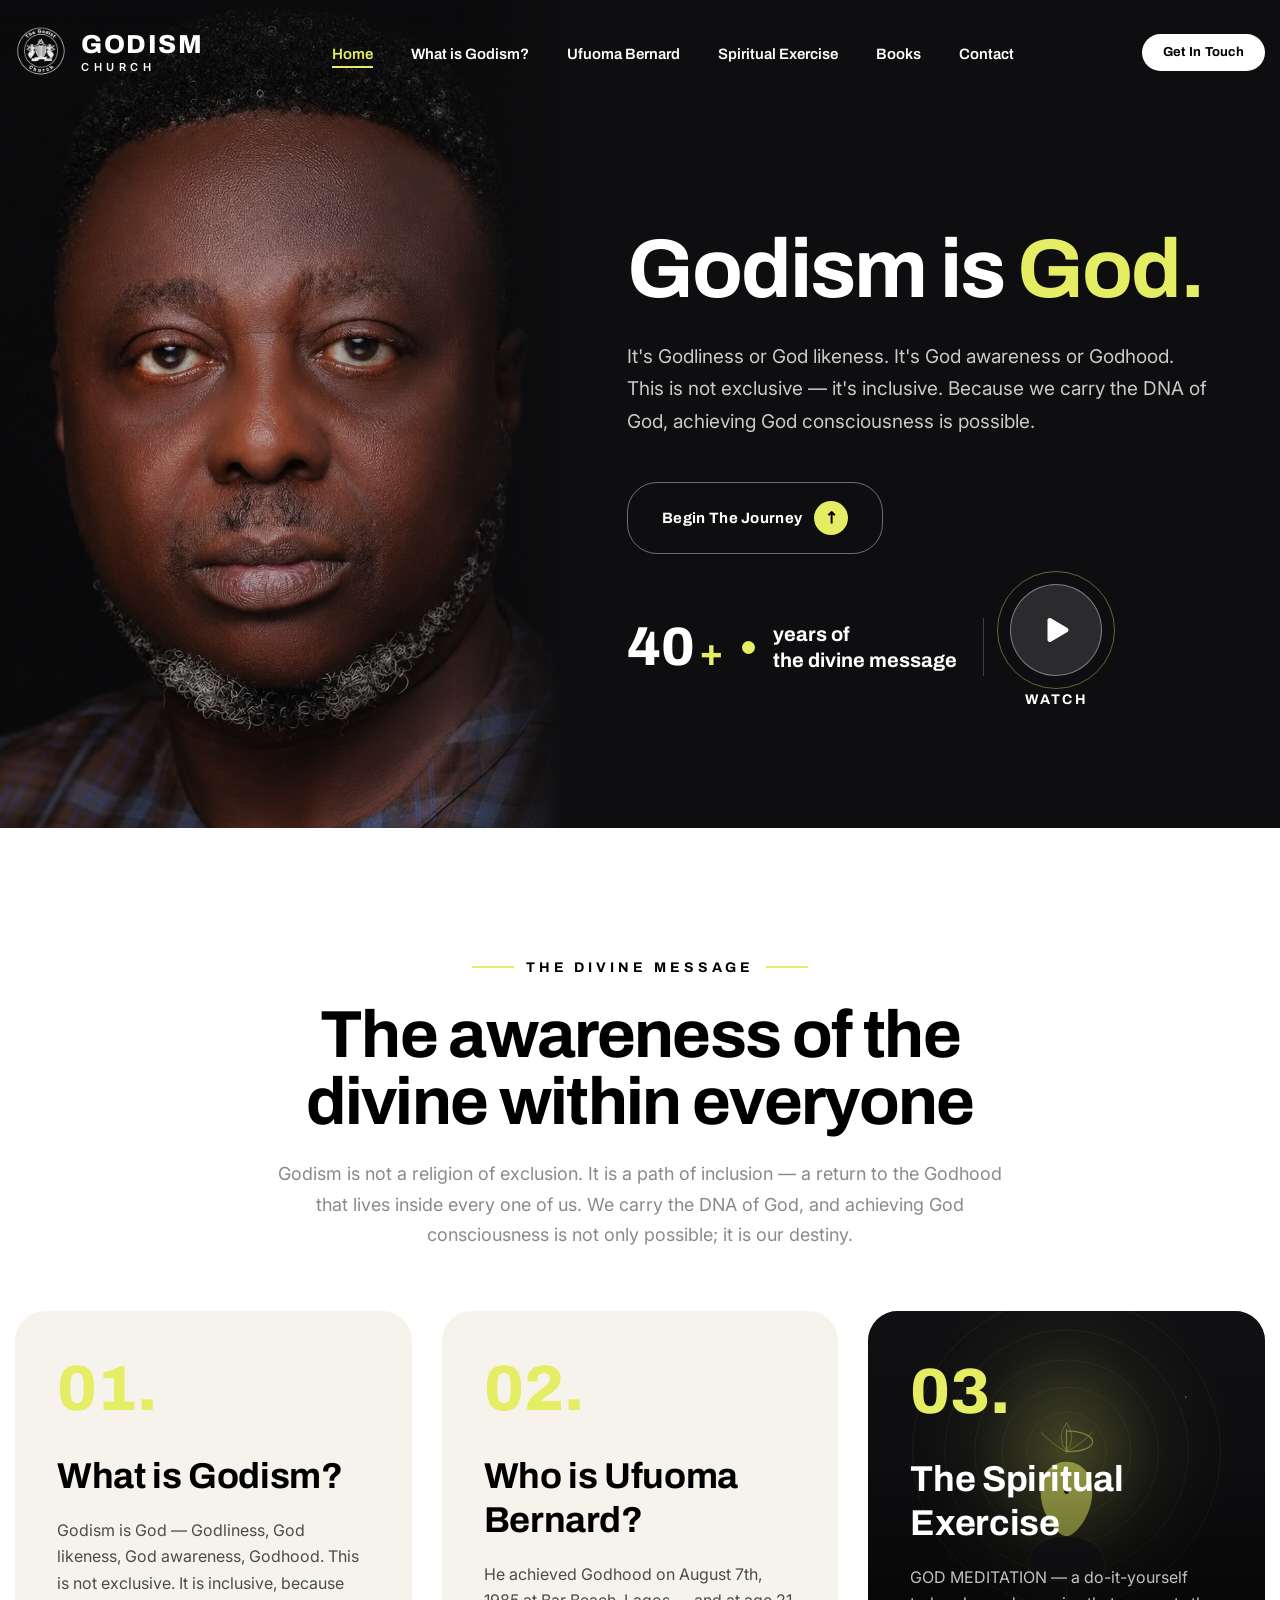
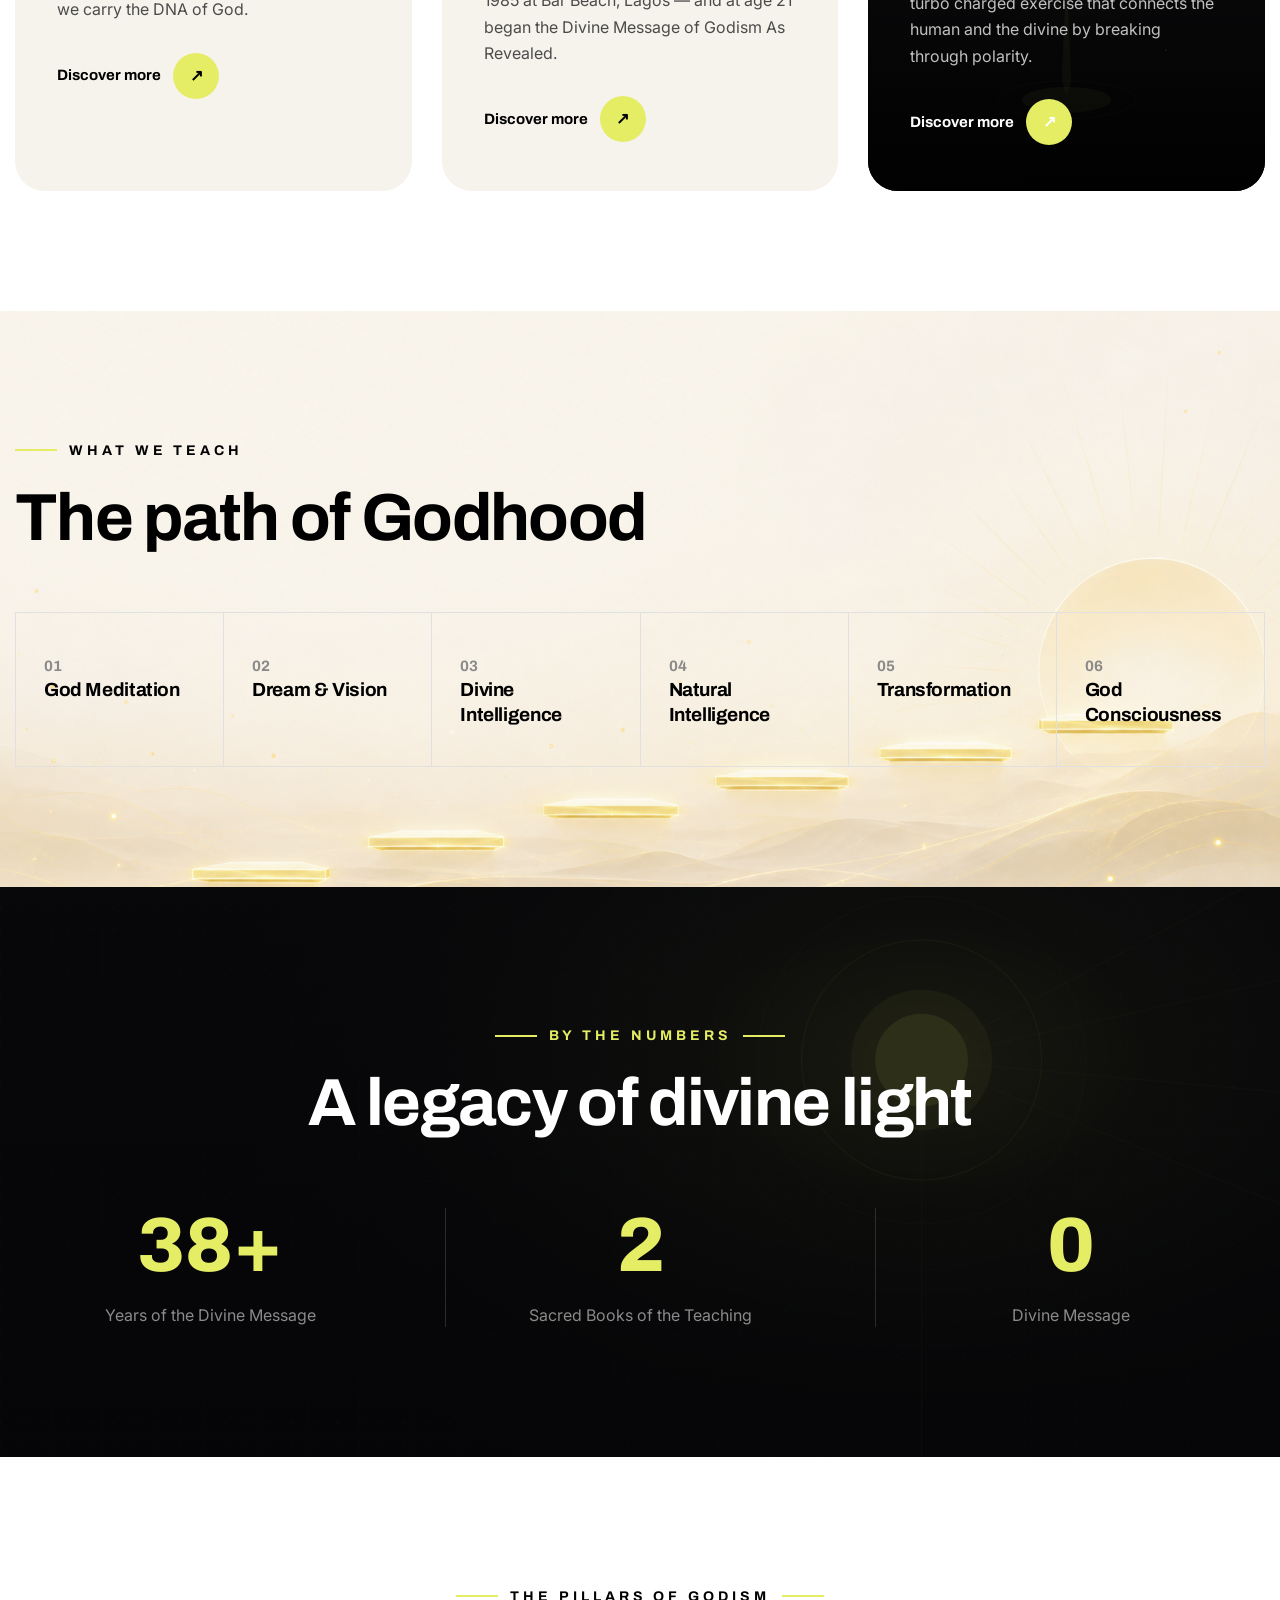
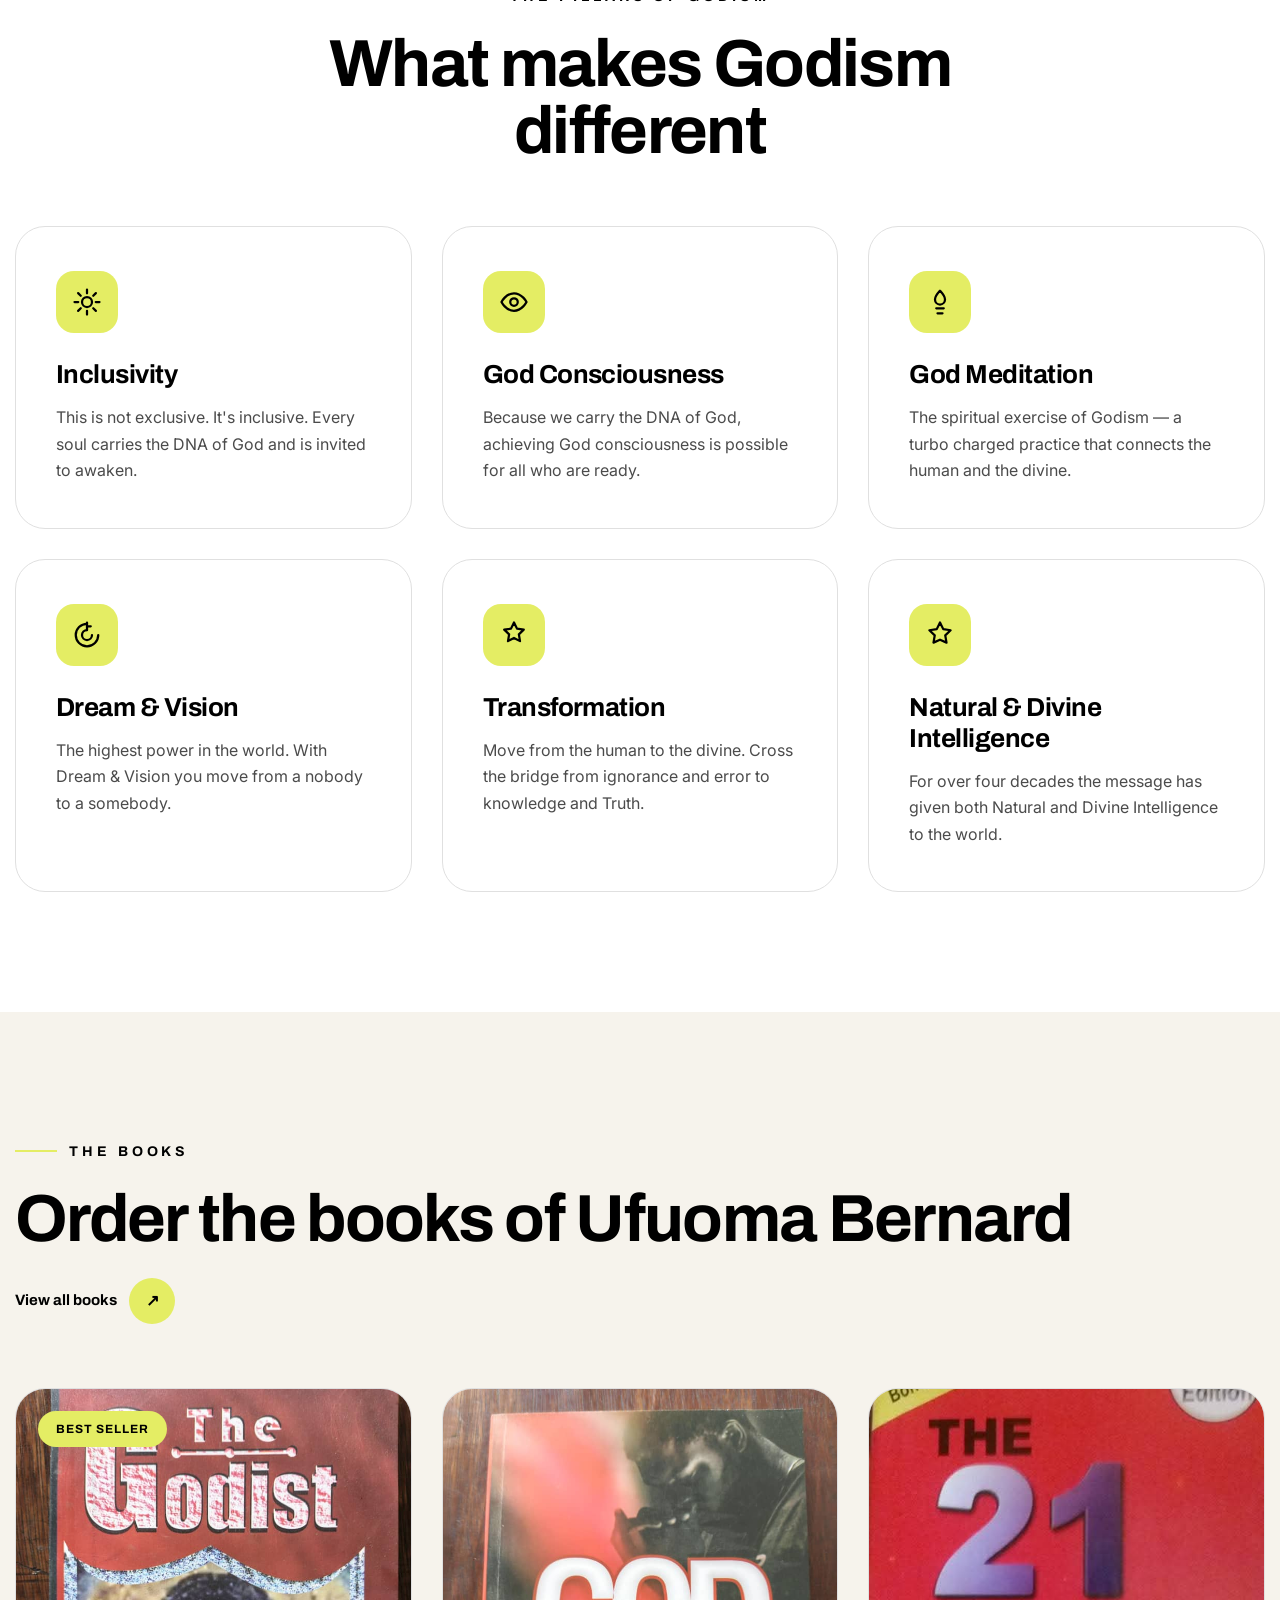
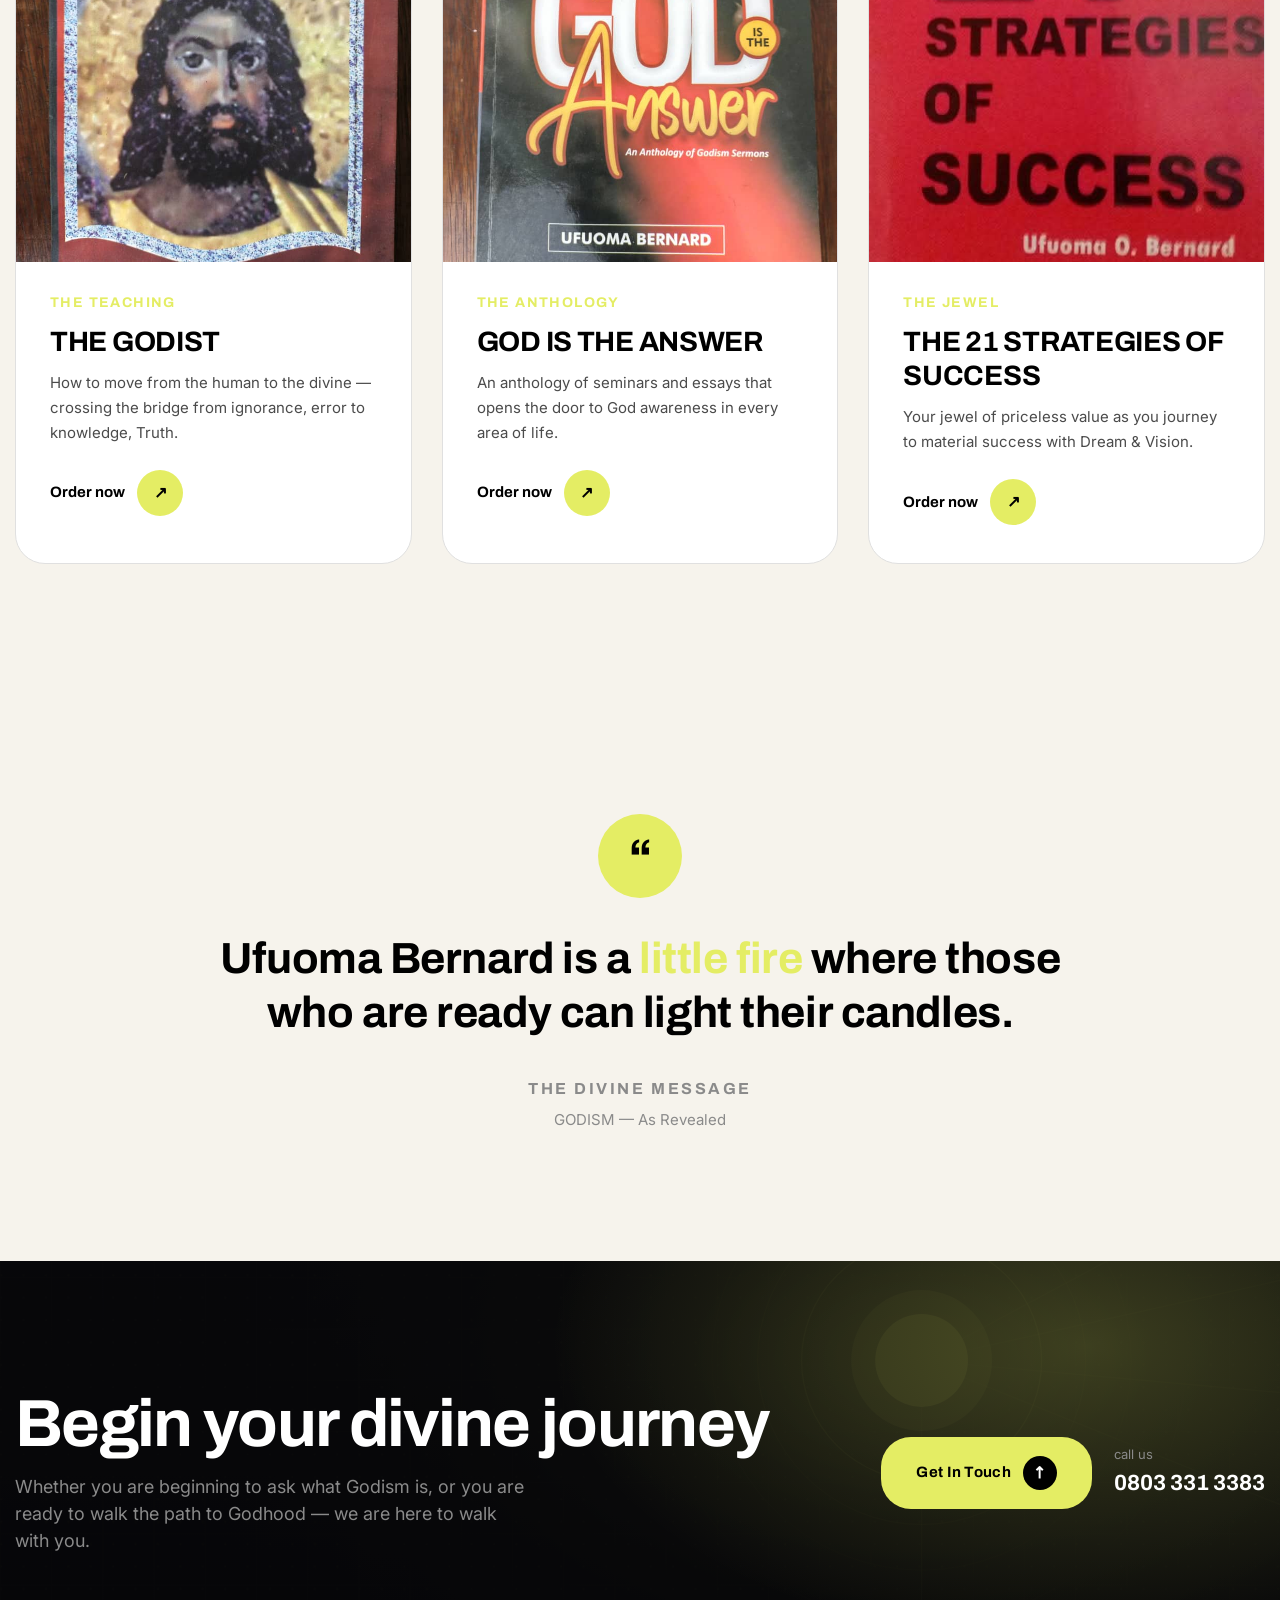
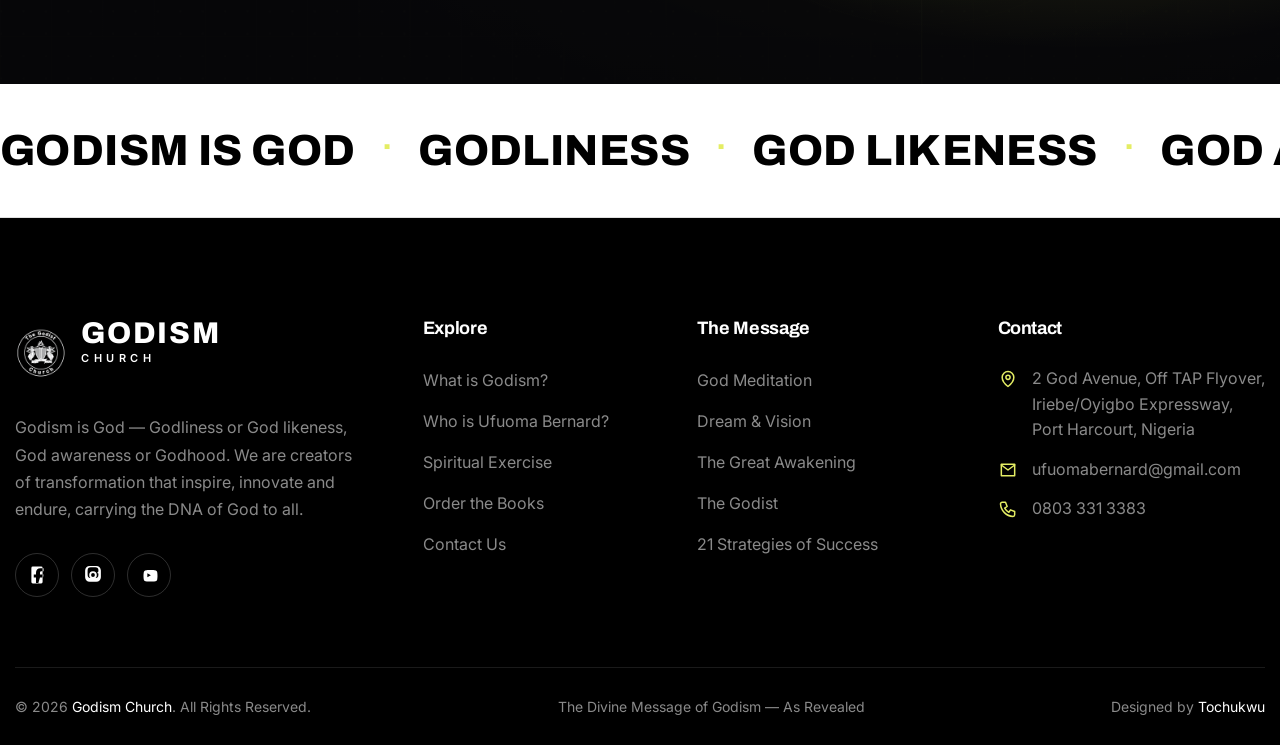
==== index.html @ 7667e15f "Build Godism Church website" ====
<!DOCTYPE html>
<html lang="en">
<head>
  <meta charset="UTF-8">
  <meta name="viewport" content="width=device-width, initial-scale=1.0">
  <title>Godism Church | The Divine Message of Godism</title>
  <meta name="description" content="Godism is God — Godliness or God likeness, God awareness or Godhood. Discover the Divine Message of Godism, the spiritual exercise of God Meditation, and the books of Ufuoma Bernard.">
  <meta name="robots" content="index, follow">
  <link rel="canonical" href="https://godism.website/">

  <!-- Open Graph -->
  <meta property="og:type" content="website">
  <meta property="og:site_name" content="Godism Church">
  <meta property="og:title" content="Godism Church | The Divine Message of Godism">
  <meta property="og:description" content="Godism is God — Godliness or God likeness, God awareness or Godhood. Discover the Divine Message of Godism, the spiritual exercise, and the books of Ufuoma Bernard.">
  <meta property="og:url" content="https://godism.website/">
  <meta property="og:image" content="https://godism.website/hero.png">
  <meta property="og:locale" content="en_US">

  <!-- Twitter Card -->
  <meta name="twitter:card" content="summary_large_image">
  <meta name="twitter:title" content="Godism Church | The Divine Message of Godism">
  <meta name="twitter:description" content="Godism is God — Godliness or God likeness, God awareness or Godhood. Discover the Divine Message of Godism.">
  <meta name="twitter:image" content="https://godism.website/hero.png">

  <meta name="theme-color" content="#0e0e10">
  <link rel="icon" type="image/png" href="assets/img/logo.png">

  <script type="application/ld+json">
  {
    "@context": "https://schema.org",
    "@graph": [
      {
        "@type": "Church",
        "@id": "https://godism.website/#church",
        "name": "Godism Church",
        "alternateName": "The Godist Church",
        "description": "The Divine Message of GODISM As Revealed. Godism is God — Godliness or God likeness, God awareness or Godhood.",
        "url": "https://godism.website/",
        "logo": "https://godism.website/assets/img/logo.png",
        "image": "https://godism.website/hero.png",
        "founder": {
          "@type": "Person",
          "name": "Ufuoma Bernard"
        },
        "address": {
          "@type": "PostalAddress",
          "streetAddress": "2 God Avenue, Off TAP Flyover, Iriebe/Oyigbo Expressway",
          "addressLocality": "Port Harcourt",
          "addressRegion": "Rivers State",
          "addressCountry": "NG"
        },
        "telephone": "+2348033313383",
        "email": "ufuomabernard@gmail.com",
        "sameAs": [
          "https://www.youtube.com/@ufuomabernard2267"
        ]
      },
      {
        "@type": "WebSite",
        "@id": "https://godism.website/#website",
        "name": "Godism Church",
        "url": "https://godism.website/",
        "publisher": { "@id": "https://godism.website/#church" }
      }
    ]
  }
  </script>
  <link rel="preconnect" href="https://fonts.googleapis.com">
  <link rel="preconnect" href="https://fonts.gstatic.com" crossorigin>
  <link href="https://fonts.googleapis.com/css2?family=Archivo:wght@500;600;700;800;900&family=Inter:wght@400;500;600;700&display=swap" rel="stylesheet">
  <link href="https://api.fontshare.com/v2/css?f[]=switzer@300,400,500,600,700&f[]=involve@500,600,700&display=swap" rel="stylesheet">
  <link rel="stylesheet" href="assets/css/style.css">
</head>
<body>

  <!-- ======= Header ======= -->
  <header class="site-header">
    <div class="container header-inner">
      <a href="index.html" class="brand">
        <img class="brand-img" src="assets/img/logo.png" alt="Godism Church emblem">
        <span class="brand-text">
          <span class="brand-name">GOD<span>ISM</span></span>
          <span class="brand-tagline">Church</span>
        </span>
      </a>

      <nav class="main-nav" aria-label="Primary">
        <ul>
          <li><a class="is-active" href="index.html">Home</a></li>
          <li><a href="what-is-godism.html">What is Godism?</a></li>
          <li><a href="ufuoma-bernard.html">Ufuoma Bernard</a></li>
          <li><a href="spiritual-exercise.html">Spiritual Exercise</a></li>
          <li><a href="books.html">Books</a></li>
          <li><a href="contact.html">Contact</a></li>
        </ul>
      </nav>

      <div class="header-actions">
        <a class="btn btn--primary" href="contact.html">get in touch</a>
        <button class="nav-toggle" aria-label="Open menu" aria-expanded="false">
          <span></span><span></span><span></span>
        </button>
      </div>
    </div>
  </header>

  <!-- Mobile nav -->
  <div class="mobile-nav" aria-hidden="true">
    <ul>
      <li><a class="is-active" href="index.html">Home</a></li>
      <li><a href="what-is-godism.html">What is Godism?</a></li>
      <li><a href="ufuoma-bernard.html">Ufuoma Bernard</a></li>
      <li><a href="spiritual-exercise.html">Spiritual Exercise</a></li>
      <li><a href="books.html">Books</a></li>
      <li><a href="contact.html">Contact</a></li>
    </ul>
    <a class="btn btn--primary mobile-nav-cta" href="contact.html">get in touch</a>
  </div>

  <main>
    <!-- ======= Hero ======= -->
    <section class="hero">
      <div class="hero-media" style="background-image:url('hero.png')"></div>

      <div class="hero-content">
        <div class="hero-content-inner">
          <div class="reveal is-visible">
            <h1 class="hero-title">Godism is <em>God.</em></h1>
            <p class="hero-text">It's Godliness or God likeness. It's God awareness or Godhood. This is not exclusive — it's inclusive. Because we carry the DNA of God, achieving God consciousness is possible.</p>
            <a class="btn btn--outline" href="spiritual-exercise.html">
              <span>begin the journey</span>
              <span class="btn-icon"><i class="icon-arrow">&#8599;</i></span>
            </a>
          </div>

          <div class="hero-meta reveal is-visible reveal-delay-1">
            <div class="hero-meta-item">
              <div class="hero-counter"><span class="js-counter" data-target="40">0</span><span class="suffix">+</span></div>
              <span class="hero-dot"></span>
              <span class="hero-meta-label">years of<br>the divine message</span>
            </div>
            <span class="hero-meta-divider"></span>
            <a class="btn-play" href="https://www.youtube.com/@ufuomabernard2267" target="_blank" rel="noopener">
              <span class="btn-play-icon">
                <svg viewBox="0 0 448 512"><path d="M424.4 214.7L72.4 6.6C43.8-10.3 0 6.1 0 47.9V464c0 37.5 40.7 60.1 72.4 41.3l352-208c31.4-18.5 31.5-64.1 0-82.6z"/></svg>
              </span>
              <span>Watch</span>
            </a>
          </div>
        </div>
      </div>
    </section>

    <!-- ======= Intro + numbered cards ======= -->
    <section class="section">
      <div class="container">
        <div class="section-head section-head--center reveal">
          <span class="section-eyebrow">The Divine Message</span>
          <h2 class="section-title">The awareness of the divine within everyone</h2>
          <p class="lead">Godism is not a religion of exclusion. It is a path of inclusion — a return to the Godhood that lives inside every one of us. We carry the DNA of God, and achieving God consciousness is not only possible; it is our destiny.</p>
        </div>

        <div class="cards-3">
          <article class="num-card reveal">
            <span class="num-card-number">01.</span>
            <h4>What is Godism?</h4>
            <p>Godism is God — Godliness, God likeness, God awareness, Godhood. This is not exclusive. It is inclusive, because we carry the DNA of God.</p>
            <a class="link-arrow" href="what-is-godism.html">Discover more <span class="icon-arrow">&#8599;</span></a>
          </article>

          <article class="num-card reveal reveal-delay-1">
            <span class="num-card-number">02.</span>
            <h4>Who is Ufuoma Bernard?</h4>
            <p>He achieved Godhood on August 7th, 1985 at Bar Beach, Lagos — and at age 21 began the Divine Message of Godism As Revealed.</p>
            <a class="link-arrow" href="ufuoma-bernard.html">Discover more <span class="icon-arrow">&#8599;</span></a>
          </article>

          <article class="num-card num-card--img reveal reveal-delay-2">
            <div class="num-card-img" style="background-image:url('assets/img/meditation.svg')"></div>
            <div class="num-card-body">
              <span class="num-card-number">03.</span>
              <h4>The Spiritual Exercise</h4>
              <p>GOD MEDITATION — a do-it-yourself turbo charged exercise that connects the human and the divine by breaking through polarity.</p>
              <a class="link-arrow" href="spiritual-exercise.html">Discover more <span class="icon-arrow">&#8599;</span></a>
            </div>
          </article>
        </div>
      </div>
    </section>

    <!-- ======= Pillars strip ======= -->
    <section class="section section--light path-section" style="background-image:url('path.png')">
      <div class="container">
        <div class="section-head reveal">
          <span class="section-eyebrow">What we teach</span>
          <h2 class="section-title">The path of Godhood</h2>
        </div>
      </div>
      <div class="container">
        <div class="pillars reveal">
          <div class="pillar">
            <span class="pillar-num">01</span>
            <h5>God Meditation</h5>
          </div>
          <div class="pillar">
            <span class="pillar-num">02</span>
            <h5>Dream &amp; Vision</h5>
          </div>
          <div class="pillar">
            <span class="pillar-num">03</span>
            <h5>Divine Intelligence</h5>
          </div>
          <div class="pillar">
            <span class="pillar-num">04</span>
            <h5>Natural Intelligence</h5>
          </div>
          <div class="pillar">
            <span class="pillar-num">05</span>
            <h5>Transformation</h5>
          </div>
          <div class="pillar">
            <span class="pillar-num">06</span>
            <h5>God Consciousness</h5>
          </div>
        </div>
      </div>
    </section>

    <!-- ======= Stats section ======= -->
    <section class="stats-section" style="background-image:url('assets/img/hero-radiance.svg')">
      <div class="container">
        <div class="section-head section-head--center reveal">
          <span class="section-eyebrow">By the numbers</span>
          <h2 class="section-title">A legacy of divine light</h2>
        </div>
        <div class="stats-grid stats-grid--3">
          <div class="stat-item reveal">
            <div class="stat-num"><span class="js-counter" data-target="40">0</span><span>+</span></div>
            <div class="stat-label">Years of the Divine Message</div>
          </div>
          <div class="stat-item reveal reveal-delay-1">
            <div class="stat-num"><span class="js-counter" data-target="3">0</span></div>
            <div class="stat-label">Sacred Books of the Teaching</div>
          </div>
          <div class="stat-item reveal reveal-delay-1">
            <div class="stat-num"><span class="js-counter" data-target="1">0</span></div>
            <div class="stat-label">Divine Message</div>
          </div>
        </div>
      </div>
    </section>

    <!-- ======= Feature grid ======= -->
    <section class="section">
      <div class="container">
        <div class="section-head section-head--center reveal">
          <span class="section-eyebrow">The pillars of Godism</span>
          <h2 class="section-title">What makes Godism different</h2>
        </div>
        <div class="feature-grid">
          <article class="feature-card reveal">
            <div class="feature-icon">
              <svg viewBox="0 0 24 24"><circle cx="12" cy="12" r="4"/><path d="M12 2v3M12 19v3M2 12h3M19 12h3M4.9 4.9l2.1 2.1M17 17l2.1 2.1M4.9 19.1L7 17M17 7l2.1-2.1"/></svg>
            </div>
            <h5>Inclusivity</h5>
            <p>This is not exclusive. It's inclusive. Every soul carries the DNA of God and is invited to awaken.</p>
          </article>
          <article class="feature-card reveal reveal-delay-1">
            <div class="feature-icon">
              <svg viewBox="0 0 24 24"><path d="M2 12s3.5-7 10-7 10 7 10 7-3.5 7-10 7-10-7-10-7z"/><circle cx="12" cy="12" r="3"/></svg>
            </div>
            <h5>God Consciousness</h5>
            <p>Because we carry the DNA of God, achieving God consciousness is possible for all who are ready.</p>
          </article>
          <article class="feature-card reveal reveal-delay-2">
            <div class="feature-icon">
              <svg viewBox="0 0 24 24"><path d="M12 3c1.8 2 4 4.3 4 7a4 4 0 0 1-8 0c0-2.7 2.2-5 4-7z"/><path d="M9 17h6M10 21h4"/></svg>
            </div>
            <h5>God Meditation</h5>
            <p>The spiritual exercise of Godism — a turbo charged practice that connects the human and the divine.</p>
          </article>
          <article class="feature-card reveal">
            <div class="feature-icon">
              <svg viewBox="0 0 24 24"><path d="M12 3a9 9 0 1 0 9 9"/><path d="M12 8a4 4 0 1 0 4 4"/><path d="M12 2v6M15 5h-3"/></svg>
            </div>
            <h5>Dream &amp; Vision</h5>
            <p>The highest power in the world. With Dream &amp; Vision you move from a nobody to a somebody.</p>
          </article>
          <article class="feature-card reveal reveal-delay-1">
            <div class="feature-icon">
              <svg viewBox="0 0 24 24"><path d="M12 2l2.4 4.9 5.4.8-3.9 3.8.9 5.4-4.8-2.5-4.8 2.5.9-5.4L4.2 7.7l5.4-.8z"/></svg>
            </div>
            <h5>Transformation</h5>
            <p>Move from the human to the divine. Cross the bridge from ignorance and error to knowledge and Truth.</p>
          </article>
          <article class="feature-card reveal reveal-delay-2">
            <div class="feature-icon">
              <svg viewBox="0 0 24 24"><path d="M12 2l2.6 5.3 5.9.9-4.3 4.1 1 5.8L12 15.8 6.8 18.1l1-5.8L3.5 8.2l5.9-.9z"/></svg>
            </div>
            <h5>Natural &amp; Divine Intelligence</h5>
            <p>For over four decades the message has given both Natural and Divine Intelligence to the world.</p>
          </article>
        </div>
      </div>
    </section>

    <!-- ======= Books preview ======= -->
    <section class="section section--light">
      <div class="container">
        <div class="section-head reveal">
          <span class="section-eyebrow">The books</span>
          <h2 class="section-title">Order the books of Ufuoma Bernard</h2>
          <a class="link-arrow" href="books.html" style="margin-top:24px">View all books <span class="icon-arrow">&#8599;</span></a>
        </div>

        <div class="books-grid">
          <article class="book-card reveal">
            <div class="book-cover">
              <span class="book-status">Best Seller</span>
              <img src="assets/img/books/the-godist.jpg" alt="THE GODIST by Ufuoma Bernard">
            </div>
            <div class="book-body">
              <span class="book-price">The Teaching</span>
              <h4>THE GODIST</h4>
              <p>How to move from the human to the divine — crossing the bridge from ignorance, error to knowledge, Truth.</p>
              <a class="link-arrow" href="books.html">Order now <span class="icon-arrow">&#8599;</span></a>
            </div>
          </article>

          <article class="book-card reveal reveal-delay-1">
            <div class="book-cover">
              <img src="assets/img/books/god-is-the-answer.jpg" alt="GOD IS THE ANSWER by Ufuoma Bernard">
            </div>
            <div class="book-body">
              <span class="book-price">The Anthology</span>
              <h4>GOD IS THE ANSWER</h4>
              <p>An anthology of seminars and essays that opens the door to God awareness in every area of life.</p>
              <a class="link-arrow" href="books.html">Order now <span class="icon-arrow">&#8599;</span></a>
            </div>
          </article>

          <article class="book-card reveal reveal-delay-2">
            <div class="book-cover">
              <img src="assets/img/books/21-strategies.jpg" alt="THE 21 STRATEGIES OF SUCCESS by Ufuoma Bernard">
            </div>
            <div class="book-body">
              <span class="book-price">The Jewel</span>
              <h4>THE 21 STRATEGIES OF SUCCESS</h4>
              <p>Your jewel of priceless value as you journey to material success with Dream &amp; Vision.</p>
              <a class="link-arrow" href="books.html">Order now <span class="icon-arrow">&#8599;</span></a>
            </div>
          </article>
        </div>
      </div>
    </section>

    <!-- ======= Quote ======= -->
    <section class="quote-section">
      <div class="container">
        <div class="reveal">
          <span class="quote-mark">&ldquo;</span>
          <p class="quote-text">Ufuoma Bernard is a <em>little fire</em> where those who are ready can light their candles.</p>
          <div class="quote-author">The Divine Message <small>GODISM — As Revealed</small></div>
        </div>
      </div>
    </section>

    <!-- ======= CTA ======= -->
    <section class="cta" style="background-image:url('assets/img/hero-radiance.svg')">
      <div class="container">
        <div class="reveal">
          <h2>Begin your divine journey</h2>
          <p>Whether you are beginning to ask what Godism is, or you are ready to walk the path to Godhood — we are here to walk with you.</p>
        </div>
        <div class="cta-actions reveal reveal-delay-1">
          <a class="btn btn--primary" href="contact.html">get in touch <span class="btn-icon"><i class="icon-arrow">&#8599;</i></span></a>
          <a class="cta-phone" href="tel:+2348033313383"><small>call us</small>0803 331 3383</a>
        </div>
      </div>
    </section>
  </main>

  <!-- ======= Marquee ======= -->
  <div class="marquee" aria-hidden="true">
    <div class="marquee-track">
      <span class="marquee-item">Godism is God<span class="dot">&#183;</span>Godliness<span class="dot">&#183;</span>God likeness<span class="dot">&#183;</span>God awareness<span class="dot">&#183;</span>Godhood<span class="dot">&#183;</span>Inclusive<span class="dot">&#183;</span></span>
      <span class="marquee-item">Godism is God<span class="dot">&#183;</span>Godliness<span class="dot">&#183;</span>God likeness<span class="dot">&#183;</span>God awareness<span class="dot">&#183;</span>Godhood<span class="dot">&#183;</span>Inclusive<span class="dot">&#183;</span></span>
    </div>
  </div>

  <!-- ======= Footer ======= -->
  <footer class="site-footer">
    <div class="container">
      <div class="footer-grid">
        <div class="footer-brand">
          <a href="index.html" class="brand">
            <img class="brand-img" src="assets/img/logo.png" alt="Godism Church emblem">
            <span class="brand-text">
              <span class="brand-name">GOD<span>ISM</span></span>
              <span class="brand-tagline">Church</span>
            </span>
          </a>
          <p class="footer-about">Godism is God — Godliness or God likeness, God awareness or Godhood. We are creators of transformation that inspire, innovate and endure, carrying the DNA of God to all.</p>
          <div class="footer-social">
            <a href="https://facebook.com" aria-label="Facebook" target="_blank" rel="noopener"><svg viewBox="0 0 320 512"><path d="M279 14H40a40 40 0 0 0-40 40v404a40 40 0 0 0 40 40h239a40 40 0 0 0 40-40V54a40 40 0 0 0-40-40zM189 512h-58V330h-63v-86h63v-39c0-87 41-140 129-140h86v86h-54c-40 0-47 18-47 51v42h100l-13 86h-87z"/></svg></a>
            <a href="https://instagram.com" aria-label="Instagram" target="_blank" rel="noopener"><svg viewBox="0 0 448 512"><path d="M224 202a54 54 0 1 0 0 108 54 54 0 0 0 0-108zm0 162a108 108 0 1 1 0-216 108 108 0 0 1 0 216zm178-176a26 26 0 1 1-52 0 26 26 0 0 1 52 0zM448 320c0 70-57 128-128 128H128C58 448 0 390 0 320V128C0 58 58 0 128 0h192c71 0 128 58 128 128v192zM371 79c-7-16-21-29-37-35-15-6-52-8-109-8s-94 2-109 8c-16 6-30 19-37 35-6 15-8 51-8 109s2 94 8 109c7 16 21 29 37 35 15 6 52 8 109 8s94-2 109-8c16-6 30-19 37-35 6-15 8-51 8-109s-2-94-8-109z"/></svg></a>
            <a href="https://youtube.com" aria-label="YouTube" target="_blank" rel="noopener"><svg viewBox="0 0 576 512"><path d="M549 156c-6-23-24-40-47-46-41-11-166-11-166-11s-125 0-166 11c-23 6-41 23-47 46-11 41-11 127-11 127s0 86 11 127c6 23 24 40 47 46 41 11 166 11 166 11s125 0 166-11c23-6 41-23 47-46 11-41 11-127 11-127s0-86-11-127zM235 326V202l112 62-112 62z"/></svg></a>
          </div>
        </div>

        <div class="footer-col">
          <h5>Explore</h5>
          <ul>
            <li><a href="what-is-godism.html">What is Godism?</a></li>
            <li><a href="ufuoma-bernard.html">Who is Ufuoma Bernard?</a></li>
            <li><a href="spiritual-exercise.html">Spiritual Exercise</a></li>
            <li><a href="books.html">Order the Books</a></li>
            <li><a href="contact.html">Contact Us</a></li>
          </ul>
        </div>

        <div class="footer-col">
          <h5>The Message</h5>
          <ul>
            <li><a href="spiritual-exercise.html">God Meditation</a></li>
            <li><a href="spiritual-exercise.html">Dream &amp; Vision</a></li>
            <li><a href="ufuoma-bernard.html">The Great Awakening</a></li>
            <li><a href="books.html">The Godist</a></li>
            <li><a href="books.html">21 Strategies of Success</a></li>
          </ul>
        </div>

        <div class="footer-col">
          <h5>Contact</h5>
          <ul class="footer-contact">
            <li>
              <svg viewBox="0 0 24 24"><path d="M12 21s-7-5.1-7-11a7 7 0 0 1 14 0c0 5.9-7 11-7 11z"/><circle cx="12" cy="10" r="2.5"/></svg>
              <span>2 God Avenue, Off TAP Flyover, Iriebe/Oyigbo Expressway, Port Harcourt, Nigeria</span>
            </li>
            <li>
              <svg viewBox="0 0 24 24"><path d="M4 5h16v14H4z"/><path d="M4 6l8 6 8-6"/></svg>
              <a href="mailto:ufuomabernard@gmail.com">ufuomabernard@gmail.com</a>
            </li>
            <li>
              <svg viewBox="0 0 24 24"><path d="M5 4h4l2 5-3 2a13 13 0 0 0 5 5l2-3 5 2v4a2 2 0 0 1-2 2A16 16 0 0 1 3 6a2 2 0 0 1 2-2z"/></svg>
              <a href="tel:+2348033313383">0803 331 3383</a>
            </li>
          </ul>
        </div>
      </div>

      <div class="footer-bottom">
        <span>&copy; <span class="js-year"></span> <a href="index.html">Godism Church</a>. All Rights Reserved.</span>
        <span>The Divine Message of Godism — As Revealed</span>
        <span>Designed by <a href="https://mesigo.site" target="_blank" rel="noopener">Tochukwu</a></span>
      </div>
    </div>
  </footer>

  <script src="assets/js/script.js"></script>
  <script>
    document.querySelectorAll(".js-year").forEach(function (el) { el.textContent = new Date().getFullYear(); });
  </script>
</body>
</html>
---- assets/css/style.css ----
/* ============================================================
   GODISM CHURCH — Style
   Design system modelled on the Spaciaz theme (gosgroupinc.com)
   ============================================================ */

/* ---------- Design tokens ---------- */
:root {
  --primary: #E4ED64;
  --primary-hover: #CDD55A;
  --text: #4B4B4B;
  --text-light: #8A8A8A;
  --border: #E0E0E0;
  --accent: #000000;
  --background: #FFFFFF;
  --background-light: #F6F3EC;
  --white: #ffffff;
  --dark: #000000;
  --dark-2: #0e0e10;
  --container: 1320px;
  --gutter: 30px;
  --radius: 30px;
  --font-heading: "Involve", "Archivo", "Arial Narrow", sans-serif;
  --font-body: "Switzer", "Inter", system-ui, sans-serif;
  --shadow-soft: 0 30px 60px rgba(0, 0, 0, 0.06);
  --transition: 0.3s ease;
}

/* ---------- Reset ---------- */
*,
*::before,
*::after {
  box-sizing: border-box;
}

html {
  -webkit-text-size-adjust: 100%;
  scroll-behavior: smooth;
}

body {
  margin: 0;
  font-family: var(--font-body);
  font-size: 18px;
  line-height: 1.5;
  color: var(--text);
  background-color: var(--background);
  overflow-x: hidden;
  -webkit-font-smoothing: antialiased;
  text-rendering: optimizeLegibility;
}

img {
  max-width: 100%;
  height: auto;
  display: block;
}

a {
  color: var(--accent);
  text-decoration: none;
  transition: color var(--transition);
}

a:hover {
  color: var(--primary);
}

ul,
ol {
  margin: 0;
  padding: 0;
  list-style: none;
}

h1, h2, h3, h4, h5, h6 {
  font-family: var(--font-heading);
  font-weight: 700;
  color: var(--accent);
  margin: 0 0 0.5em;
  line-height: 1.05;
  letter-spacing: -0.02em;
}

h1 { font-size: clamp(56px, 6.5vmax, 92px); line-height: 1; letter-spacing: -0.025em; }
h2 { font-size: clamp(42px, 5.2vmax, 68px); line-height: 1.02; letter-spacing: -0.025em; }
h3 { font-size: clamp(34px, 4.6vmax, 50px); line-height: 1.05; letter-spacing: -0.015em; }
h4 { font-size: clamp(28px, 3.6vmax, 36px); line-height: 1.22; letter-spacing: -0.01em; }
h5 { font-size: 26px; line-height: 1.2; }
h6 { font-size: 20px; line-height: 1.4; }

p {
  margin: 0 0 1.4em;
}

em.acc {
  font-style: normal;
  color: var(--primary);
}

/* ---------- Layout helpers ---------- */
.container {
  max-width: var(--container);
  margin-left: auto;
  margin-right: auto;
  padding-left: calc(var(--gutter) / 2);
  padding-right: calc(var(--gutter) / 2);
}

.section {
  padding: 120px 0;
}

.section--light {
  background-color: var(--background-light);
}

.section--dark {
  background-color: var(--dark);
  color: var(--text-light);
}

.section--dark h2,
.section--dark h3,
.section--dark h4 {
  color: var(--white);
}

.section--dark .section-title p {
  color: var(--text-light);
}

/* ---------- Section heading ---------- */
.section-head {
  margin-bottom: 60px;
}

.section-head--center {
  text-align: center;
  max-width: 760px;
  margin-left: auto;
  margin-right: auto;
}

.section-eyebrow {
  display: inline-flex;
  align-items: center;
  gap: 12px;
  font-family: var(--font-heading);
  font-size: 14px;
  font-weight: 700;
  letter-spacing: 0.28em;
  text-transform: uppercase;
  color: var(--accent);
  margin-bottom: 24px;
}

.section-eyebrow::before {
  content: "";
  width: 42px;
  height: 2px;
  background-color: var(--primary);
  display: inline-block;
}

.section-head--center .section-eyebrow::after {
  content: "";
  width: 42px;
  height: 2px;
  background-color: var(--primary);
  display: inline-block;
}

.section--dark .section-eyebrow {
  color: var(--primary);
}

.section-title {
  margin-bottom: 0;
}

.section-title p {
  font-family: var(--font-body);
  font-size: 18px;
  line-height: 1.6;
  color: var(--text);
  margin: 22px 0 0;
}

.section--dark .section-title p {
  color: var(--text-light);
}

.section-head .lead {
  margin-top: 22px;
  font-size: 18px;
  line-height: 1.7;
  color: var(--text-light);
}

/* ---------- Buttons ---------- */
.btn {
  display: inline-flex;
  align-items: center;
  justify-content: center;
  gap: 12px;
  font-family: var(--font-heading);
  font-size: 15px;
  font-weight: 700;
  line-height: 1;
  text-transform: capitalize;
  letter-spacing: 0.02em;
  border-radius: 30px;
  padding: 18px 34px;
  border: 1px solid transparent;
  cursor: pointer;
  transition: all var(--transition);
  white-space: nowrap;
}

.btn--primary {
  background-color: var(--primary);
  color: var(--accent);
}

.btn--primary:hover {
  background-color: var(--accent);
  color: var(--white);
  transform: translateY(-2px);
}

.btn--outline {
  background-color: transparent;
  border-color: rgba(255, 255, 255, 0.4);
  color: var(--white);
}

.btn--outline:hover {
  background-color: var(--primary);
  border-color: var(--primary);
  color: var(--accent);
}

.btn--dark {
  background-color: var(--accent);
  color: var(--white);
}

.btn--dark:hover {
  background-color: var(--primary);
  color: var(--accent);
}

.btn .btn-icon {
  width: 34px;
  height: 34px;
  border-radius: 50%;
  background-color: var(--white);
  color: var(--accent);
  display: inline-flex;
  align-items: center;
  justify-content: center;
  font-size: 14px;
  flex: none;
  transition: all var(--transition);
}

.btn--primary .btn-icon {
  background-color: var(--accent);
  color: var(--white);
}

.btn--primary:hover .btn-icon {
  background-color: var(--white);
  color: var(--accent);
}

.btn--outline .btn-icon {
  background-color: var(--primary);
  color: var(--accent);
}

.btn--outline:hover .btn-icon {
  background-color: var(--white);
}

.icon-arrow {
  display: inline-block;
  transform: rotate(-45deg);
  font-style: normal;
  font-size: 16px;
}

/* Text link with arrow (e.g. "Our Solutions") */
.link-arrow {
  display: inline-flex;
  align-items: center;
  gap: 12px;
  font-family: var(--font-heading);
  font-size: 15px;
  font-weight: 700;
  color: var(--accent);
  position: relative;
  padding-bottom: 4px;
}

.link-arrow::after {
  content: "";
  position: absolute;
  left: 0;
  bottom: 0;
  width: 0;
  height: 2px;
  background-color: var(--primary);
  transition: width 0.35s ease;
}

.link-arrow:hover {
  color: var(--accent);
}

.link-arrow:hover::after {
  width: 100%;
}

.link-arrow .icon-arrow {
  width: 46px;
  height: 46px;
  border-radius: 50%;
  background-color: var(--primary);
  display: inline-flex;
  align-items: center;
  justify-content: center;
  transform: none;
  transition: all var(--transition);
}

.link-arrow:hover .icon-arrow {
  background-color: var(--accent);
  color: var(--white);
}

/* ============================================================
   Header
   ============================================================ */
.site-header {
  position: absolute;
  top: 0;
  left: 0;
  width: 100%;
  z-index: 999;
  padding: 26px 0;
  transition: all 0.4s ease;
}

.site-header.is-sticky {
  position: fixed;
  background-color: rgba(10, 10, 12, 0.92);
  -webkit-backdrop-filter: blur(14px);
  backdrop-filter: blur(14px);
  border-bottom: 1px solid rgba(228, 237, 100, 0.18);
  padding: 14px 0;
}

.header-inner {
  display: flex;
  align-items: center;
  justify-content: space-between;
  gap: 30px;
}

.brand {
  display: inline-flex;
  align-items: center;
  gap: 14px;
  flex: none;
}

.brand-img {
  width: 52px;
  height: 52px;
}

.brand-text {
  display: flex;
  flex-direction: column;
  line-height: 1;
}

.brand-name {
  font-family: var(--font-heading);
  font-size: 26px;
  font-weight: 800;
  letter-spacing: 0.06em;
  color: var(--white);
}

.brand-name span {
  color: var(--white);
}

.brand-tagline {
  font-size: 11px;
  font-weight: 600;
  letter-spacing: 0.42em;
  text-transform: uppercase;
  color: var(--white);
  margin-top: 5px;
}

/* Primary nav */
.main-nav ul {
  display: flex;
  align-items: center;
  gap: 38px;
}

.main-nav a {
  font-family: var(--font-heading);
  font-size: 15px;
  font-weight: 600;
  color: var(--white);
  position: relative;
  padding: 6px 0;
}

.main-nav a::after {
  content: "";
  position: absolute;
  left: 0;
  bottom: 0;
  width: 0;
  height: 2px;
  background-color: var(--primary);
  transition: width 0.35s ease;
}

.main-nav a:hover {
  color: var(--primary);
}

.main-nav a:hover::after,
.main-nav a.is-active::after {
  width: 100%;
}

.main-nav a.is-active {
  color: var(--primary);
}

/* Header actions */
.header-actions {
  display: flex;
  align-items: center;
  gap: 22px;
}

.header-actions .btn {
  padding: 11px 20px;
  font-size: 13px;
  background-color: var(--white);
  color: var(--accent);
}

/* Mobile nav toggle */
.nav-toggle {
  display: none;
  flex-direction: column;
  gap: 5px;
  background: none;
  border: 0;
  cursor: pointer;
  padding: 8px;
  z-index: 1002;
}

.nav-toggle span {
  display: block;
  width: 26px;
  height: 2px;
  background-color: var(--white);
  transition: all 0.3s ease;
}

.nav-toggle.is-open span:nth-child(1) { transform: translateY(7px) rotate(45deg); }
.nav-toggle.is-open span:nth-child(2) { opacity: 0; }
.nav-toggle.is-open span:nth-child(3) { transform: translateY(-7px) rotate(-45deg); }

/* Mobile drawer */
.mobile-nav {
  position: fixed;
  inset: 0;
  background-color: rgba(8, 8, 10, 0.98);
  z-index: 1001;
  display: flex;
  flex-direction: column;
  justify-content: center;
  padding: 60px 40px;
  opacity: 0;
  visibility: hidden;
  transition: opacity 0.35s ease, visibility 0.35s ease;
}

.mobile-nav.is-open {
  opacity: 1;
  visibility: visible;
}

.mobile-nav ul {
  display: flex;
  flex-direction: column;
  gap: 6px;
}

.mobile-nav a {
  font-family: var(--font-heading);
  font-size: 34px;
  font-weight: 800;
  color: var(--white);
  padding: 10px 0;
}

.mobile-nav a:hover,
.mobile-nav a.is-active {
  color: var(--primary);
}

.mobile-nav .mobile-nav-cta {
  margin-top: 40px;
}

/* ============================================================
   Hero (home) — exact layout of the Spaciaz reference hero
   ============================================================ */
.hero {
  position: relative;
  display: flex;
  align-items: stretch;
  min-height: 92vh;
  background-color: var(--dark-2);
  color: var(--white);
  overflow: hidden;
}

/* Left media column (background image panel) */
.hero-media {
  width: 44%;
  flex: none;
  position: relative;
  background-size: cover;
  background-position: center;
  min-height: 640px;
  animation: heroMediaIn 1.1s ease both;
  -webkit-mask-image: linear-gradient(to right, #000 0%, #000 calc(100% - 110px), rgba(0, 0, 0, 0) 100%);
  mask-image: linear-gradient(to right, #000 0%, #000 calc(100% - 110px), rgba(0, 0, 0, 0) 100%);
}

.hero-media::after {
  content: "";
  position: absolute;
  inset: 0;
  background:
    linear-gradient(180deg, rgba(11, 11, 13, 0.5) 0%, rgba(11, 11, 13, 0.08) 24%),
    linear-gradient(90deg, rgba(11, 11, 13, 0) 0%, rgba(11, 11, 13, 0.28) 100%);
}

@keyframes heroMediaIn {
  from { transform: translateX(-40px); opacity: 0; }
  to { transform: translateX(0); opacity: 1; }
}

/* Right content column */
.hero-content {
  flex: 1;
  display: flex;
  flex-direction: column;
  justify-content: center;
  position: relative;
  z-index: 2;
  padding: 200px clamp(24px, 5vw, 90px) 90px;
}

.hero-content-inner {
  width: 100%;
  max-width: 880px;
}

.hero-title {
  color: var(--white);
  margin-bottom: 30px;
  max-width: 860px;
}

.hero-title em {
  font-style: normal;
  color: var(--primary);
}

.hero-text {
  font-size: 19px;
  line-height: 1.7;
  color: rgba(255, 255, 255, 0.78);
  max-width: 660px;
  margin-bottom: 44px;
}

/* Meta row: counter + label + watch (reference layout) */
.hero-meta {
  display: flex;
  align-items: center;
  gap: 26px;
  margin-top: 30px;
  flex-wrap: wrap;
}

.hero-meta-item {
  display: flex;
  align-items: center;
  gap: 18px;
}

.hero-counter {
  font-family: var(--font-heading);
  font-size: 54px;
  font-weight: 800;
  color: var(--white);
  line-height: 1;
  display: flex;
  align-items: baseline;
}

.hero-counter .suffix {
  color: var(--primary);
  font-size: 38px;
  margin-left: 4px;
}

.hero-dot {
  width: 13px;
  height: 13px;
  border-radius: 50%;
  background-color: var(--primary);
  display: inline-block;
  flex: none;
}

.hero-meta-label {
  font-family: var(--font-heading);
  font-size: 20px;
  font-weight: 700;
  color: var(--white);
  line-height: 1.3;
}

.hero-meta-divider {
  width: 1px;
  height: 58px;
  background-color: rgba(255, 255, 255, 0.2);
  flex: none;
}

/* Watch video popup button */
.btn-play {
  display: inline-flex;
  flex-direction: column;
  align-items: center;
  gap: 13px;
  color: var(--white);
  font-family: var(--font-heading);
  font-size: 14px;
  font-weight: 700;
  letter-spacing: 0.16em;
  text-transform: uppercase;
}

.btn-play-icon {
  width: 92px;
  height: 92px;
  border-radius: 50%;
  background-color: rgba(255, 255, 255, 0.12);
  border: 1px solid rgba(255, 255, 255, 0.4);
  display: flex;
  align-items: center;
  justify-content: center;
  position: relative;
  transition: all var(--transition);
}

.btn-play-icon::after {
  content: "";
  position: absolute;
  inset: -14px;
  border-radius: 50%;
  border: 1px solid rgba(228, 237, 100, 0.4);
  animation: pulse 2.4s ease-out infinite;
}

.btn-play-icon svg {
  width: 24px;
  height: 24px;
  fill: var(--white);
  margin-left: 4px;
}

.btn-play:hover {
  color: var(--primary);
}

.btn-play:hover .btn-play-icon {
  background-color: var(--primary);
  border-color: var(--primary);
}

.btn-play:hover .btn-play-icon svg {
  fill: var(--accent);
}

/* ============================================================
   Marquee
   ============================================================ */
.marquee {
  overflow: hidden;
  padding: 34px 0;
  background-color: var(--white);
  border-bottom: 1px solid var(--border);
}

.marquee--dark {
  background-color: var(--dark);
  border-bottom: 0;
}

.marquee-track {
  display: flex;
  width: max-content;
  animation: marquee 30s linear infinite;
}

.marquee-track:hover {
  animation-play-state: paused;
}

.marquee-item {
  display: inline-flex;
  align-items: center;
  font-family: var(--font-heading);
  font-size: clamp(30px, 3.4vmax, 46px);
  font-weight: 800;
  text-transform: uppercase;
  letter-spacing: 0.01em;
  color: var(--accent);
  white-space: nowrap;
}

.marquee--dark .marquee-item {
  color: var(--white);
}

.marquee-item .dot {
  color: var(--primary);
  margin: 0 26px;
  font-size: 0.7em;
  transform: translateY(-4px);
}

@keyframes marquee {
  from { transform: translateX(0); }
  to { transform: translateX(-50%); }
}

/* ============================================================
   Numbered cards (01 / 02 / 03)
   ============================================================ */
.cards-3 {
  display: grid;
  grid-template-columns: repeat(3, 1fr);
  gap: 30px;
}

.num-card {
  background-color: var(--background-light);
  border-radius: var(--radius);
  padding: 46px 42px 42px;
  position: relative;
  overflow: hidden;
  transition: transform var(--transition), background-color var(--transition), color var(--transition);
}

.num-card:hover {
  transform: translateY(-8px);
}

.num-card--dark {
  background-color: var(--dark-2);
  color: var(--text-light);
}

.num-card--dark h4 {
  color: var(--white);
}

.num-card--img {
  padding: 0;
  background-color: var(--dark-2);
}

.num-card-img {
  position: absolute;
  inset: 0;
  background-size: cover;
  background-position: center;
  opacity: 0.65;
  transition: opacity 0.4s ease, transform 0.6s ease;
}

.num-card--img:hover .num-card-img {
  opacity: 0.5;
  transform: scale(1.05);
}

.num-card--img .num-card-body {
  position: relative;
  z-index: 2;
  min-height: 480px;
  display: flex;
  flex-direction: column;
  justify-content: flex-end;
  padding: 46px 42px 42px;
  background: linear-gradient(180deg, rgba(0, 0, 0, 0) 30%, rgba(0, 0, 0, 0.85));
}

.num-card--img h4 {
  color: var(--white);
}

.num-card--img p {
  color: rgba(255, 255, 255, 0.75);
}

.num-card--img .link-arrow {
  color: var(--white);
}

.num-card--img .link-arrow:hover {
  color: var(--white);
}

.num-card-number {
  font-family: var(--font-heading);
  font-size: 64px;
  font-weight: 800;
  color: var(--primary);
  line-height: 1;
  margin-bottom: 34px;
  display: inline-block;
}

.num-card h4 {
  margin-bottom: 18px;
}

.num-card p {
  font-size: 16px;
  line-height: 1.65;
  margin-bottom: 30px;
}

/* ============================================================
   Pillars strip (teachings)
   ============================================================ */
.pillars {
  display: grid;
  grid-template-columns: repeat(6, 1fr);
  gap: 0;
  border-top: 1px solid var(--border);
  border-left: 1px solid var(--border);
}

.pillar {
  padding: 38px 28px;
  border-right: 1px solid var(--border);
  border-bottom: 1px solid var(--border);
  transition: background-color var(--transition);
  animation: pillar-progress-bg 15s ease-in-out infinite;
}

.path-section {
  background-size: cover;
  background-position: center;
  background-repeat: no-repeat;
}

.pillar:hover {
  background-color: var(--primary);
  animation: none;
}

.pillar .pillar-num {
  font-family: var(--font-heading);
  font-size: 15px;
  font-weight: 700;
  color: var(--text-light);
  margin-bottom: 18px;
  animation: pillar-progress-num 15s ease-in-out infinite;
}

.pillar:hover .pillar-num {
  color: var(--accent);
  animation: none;
}

.pillar h5 {
  font-size: 19px;
  margin-bottom: 0;
  line-height: 1.3;
  animation: pillar-progress-h5 15s ease-in-out infinite;
}

.pillar:hover h5 {
  color: var(--accent);
  animation: none;
}

.pillar:nth-child(1),
.pillar:nth-child(1) .pillar-num,
.pillar:nth-child(1) h5 {
  animation-delay: -12.5s;
}

.pillar:nth-child(2),
.pillar:nth-child(2) .pillar-num,
.pillar:nth-child(2) h5 {
  animation-delay: -10s;
}

.pillar:nth-child(3),
.pillar:nth-child(3) .pillar-num,
.pillar:nth-child(3) h5 {
  animation-delay: -7.5s;
}

.pillar:nth-child(4),
.pillar:nth-child(4) .pillar-num,
.pillar:nth-child(4) h5 {
  animation-delay: -5s;
}

.pillar:nth-child(5),
.pillar:nth-child(5) .pillar-num,
.pillar:nth-child(5) h5 {
  animation-delay: -2.5s;
}

@keyframes pillar-progress-bg {
  0%,
  10% {
    background-color: transparent;
  }
  12%,
  20% {
    background-color: var(--primary);
  }
  22%,
  100% {
    background-color: transparent;
  }
}

@keyframes pillar-progress-num {
  0%,
  10% {
    color: var(--text-light);
  }
  12%,
  20% {
    color: var(--accent);
  }
  22%,
  100% {
    color: var(--text-light);
  }
}

@keyframes pillar-progress-h5 {
  0%,
  10% {
    color: var(--text);
  }
  12%,
  20% {
    color: var(--accent);
  }
  22%,
  100% {
    color: var(--text);
  }
}

/* ============================================================
   Stats section
   ============================================================ */
.stats-section {
  position: relative;
  background-color: var(--dark-2);
  background-size: cover;
  background-position: center;
  padding: 130px 0;
}

.stats-section::before {
  content: "";
  position: absolute;
  inset: 0;
  background: rgba(6, 6, 8, 0.82);
}

.stats-section .container {
  position: relative;
  z-index: 2;
}

.stats-section .section-eyebrow {
  color: var(--primary);
}

.stats-section .section-eyebrow::before,
.stats-section .section-eyebrow::after {
  background-color: var(--primary);
}

.stats-section .section-title {
  color: var(--white);
}

.stats-section .lead {
  color: var(--text-light);
}

.stats-grid {
  display: grid;
  grid-template-columns: repeat(4, 1fr);
  gap: 40px;
  margin-top: 70px;
}

.stats-grid--3 {
  grid-template-columns: repeat(3, minmax(0, 1fr));
}

.stat-item {
  text-align: center;
  padding: 0 20px;
}

.stat-item + .stat-item {
  border-left: 1px solid rgba(255, 255, 255, 0.14);
}

.stat-item .stat-num {
  font-family: var(--font-heading);
  font-size: clamp(52px, 6vmax, 84px);
  font-weight: 800;
  color: var(--white);
  line-height: 1;
}

.stat-item .stat-num span {
  color: var(--primary);
}

.stat-item .stat-label {
  margin-top: 18px;
  font-size: 16px;
  color: var(--text-light);
}

/* ============================================================
   Feature grid (The Pillars of Godism)
   ============================================================ */
.feature-grid {
  display: grid;
  grid-template-columns: repeat(3, 1fr);
  gap: 30px;
}

.feature-card {
  background-color: var(--white);
  border: 1px solid var(--border);
  border-radius: var(--radius);
  padding: 44px 40px;
  transition: all var(--transition);
}

.feature-card:hover {
  border-color: var(--primary);
  box-shadow: var(--shadow-soft);
  transform: translateY(-6px);
}

.section--light .feature-card {
  background-color: var(--white);
}

.feature-icon {
  width: 62px;
  height: 62px;
  border-radius: 18px;
  background-color: var(--primary);
  display: flex;
  align-items: center;
  justify-content: center;
  margin-bottom: 26px;
  transition: background-color var(--transition);
}

.feature-icon svg {
  width: 30px;
  height: 30px;
  stroke: var(--accent);
  stroke-width: 1.8;
  fill: none;
  stroke-linecap: round;
  stroke-linejoin: round;
}

.feature-card h5 {
  margin-bottom: 14px;
}

.feature-card p {
  font-size: 16px;
  line-height: 1.65;
  margin-bottom: 0;
  color: var(--text);
}

/* ============================================================
   Books
   ============================================================ */
.books-grid {
  display: grid;
  grid-template-columns: repeat(3, 1fr);
  gap: 30px;
}

.book-card {
  border-radius: var(--radius);
  overflow: hidden;
  background-color: var(--white);
  border: 1px solid var(--border);
  transition: all var(--transition);
}

.book-card:hover {
  box-shadow: var(--shadow-soft);
  transform: translateY(-8px);
}

.book-cover {
  position: relative;
  overflow: hidden;
  aspect-ratio: 3 / 3.6;
}

.book-cover img {
  width: 100%;
  height: 100%;
  object-fit: cover;
  transition: transform 0.6s ease;
}

.book-card:hover .book-cover img {
  transform: scale(1.05);
}

.book-cover .book-status {
  position: absolute;
  top: 22px;
  left: 22px;
  background-color: var(--primary);
  color: var(--accent);
  font-family: var(--font-heading);
  font-size: 12px;
  font-weight: 700;
  text-transform: uppercase;
  letter-spacing: 0.08em;
  padding: 9px 18px;
  border-radius: 20px;
}

.book-body {
  padding: 30px 34px 34px;
}

.book-body .book-price {
  font-family: var(--font-heading);
  font-size: 14px;
  font-weight: 700;
  color: var(--primary);
  text-transform: uppercase;
  letter-spacing: 0.1em;
  display: block;
  margin-bottom: 12px;
}

.book-body h4 {
  font-size: 28px;
  margin-bottom: 12px;
}

.book-body p {
  font-size: 15px;
  line-height: 1.65;
  color: var(--text);
  margin-bottom: 24px;
}

/* ============================================================
   Quote / testimonial
   ============================================================ */
.quote-section {
  position: relative;
  background-color: var(--background-light);
  padding: 130px 0;
  text-align: center;
}

.quote-mark {
  width: 84px;
  height: 84px;
  border-radius: 50%;
  background-color: var(--primary);
  color: var(--accent);
  display: inline-flex;
  align-items: center;
  justify-content: center;
  font-family: var(--font-heading);
  font-size: 46px;
  font-weight: 800;
  line-height: 1;
  margin-bottom: 34px;
}

.quote-text {
  font-family: var(--font-heading);
  font-size: clamp(28px, 3.4vmax, 44px);
  font-weight: 700;
  line-height: 1.25;
  color: var(--accent);
  max-width: 900px;
  margin: 0 auto 36px;
  letter-spacing: -0.01em;
}

.quote-text em {
  color: var(--primary);
  font-style: normal;
}

.quote-author {
  font-family: var(--font-heading);
  font-size: 16px;
  font-weight: 700;
  letter-spacing: 0.16em;
  text-transform: uppercase;
  color: var(--text-light);
}

.quote-author small {
  display: block;
  font-family: var(--font-body);
  font-weight: 400;
  letter-spacing: 0;
  text-transform: none;
  color: var(--text-light);
  margin-top: 8px;
  font-size: 15px;
}

/* ============================================================
   CTA
   ============================================================ */
.cta {
  position: relative;
  background-color: var(--dark-2);
  background-size: cover;
  background-position: center;
  color: var(--white);
  padding: 130px 0;
  overflow: hidden;
}

.cta::before {
  content: "";
  position: absolute;
  inset: 0;
  background: radial-gradient(70% 120% at 85% 20%, rgba(228, 237, 100, 0.22), transparent 60%), rgba(6, 6, 8, 0.88);
}

.cta .container {
  position: relative;
  z-index: 2;
  display: flex;
  align-items: center;
  justify-content: space-between;
  gap: 50px;
  flex-wrap: wrap;
}

.cta h2 {
  color: var(--white);
  margin-bottom: 14px;
}

.cta p {
  color: var(--text-light);
  font-size: 18px;
  margin-bottom: 0;
  max-width: 520px;
}

.cta-actions {
  display: flex;
  align-items: center;
  gap: 22px;
  flex-wrap: wrap;
}

.cta-phone {
  font-family: var(--font-heading);
  font-size: 22px;
  font-weight: 700;
  color: var(--white);
}

.cta-phone:hover {
  color: var(--primary);
}

.cta-phone small {
  display: block;
  font-family: var(--font-body);
  font-size: 13px;
  font-weight: 400;
  color: var(--text-light);
  margin-bottom: 2px;
}

/* ============================================================
   Page hero (sub pages)
   ============================================================ */
.page-hero {
  position: relative;
  background-color: var(--dark-2);
  color: var(--white);
  overflow: hidden;
  padding: 220px 0 110px;
}

.page-hero-bg {
  position: absolute;
  inset: 0;
  background-size: cover;
  background-position: center;
  opacity: 0.9;
}

.page-hero-bg::after {
  content: "";
  position: absolute;
  inset: 0;
  background: linear-gradient(90deg, rgba(5, 5, 6, 0.9), rgba(5, 5, 6, 0.55));
}

.page-hero .container {
  position: relative;
  z-index: 2;
}

.page-hero h1 {
  color: var(--white);
  max-width: 900px;
}

.page-hero .breadcrumb {
  display: flex;
  align-items: center;
  gap: 12px;
  font-family: var(--font-heading);
  font-size: 14px;
  font-weight: 700;
  letter-spacing: 0.08em;
  text-transform: uppercase;
  color: var(--text-light);
  margin-bottom: 26px;
}

.page-hero .breadcrumb a {
  color: var(--text-light);
}

.page-hero .breadcrumb a:hover {
  color: var(--primary);
}

.page-hero .breadcrumb .sep {
  color: var(--primary);
}

.page-hero .breadcrumb .current {
  color: var(--white);
}

/* ============================================================
   Generic content blocks (used on sub pages)
   ============================================================ */
.split {
  display: grid;
  grid-template-columns: 1fr 1fr;
  gap: 70px;
  align-items: center;
}

.split--reverse .split-media {
  order: 2;
}

.split-media {
  position: relative;
  border-radius: var(--radius);
  overflow: hidden;
}

.split-media img {
  width: 100%;
  height: 100%;
  min-height: 520px;
  object-fit: cover;
}

.split-media .media-badge {
  position: absolute;
  bottom: 34px;
  left: 34px;
  background-color: var(--primary);
  color: var(--accent);
  border-radius: 20px;
  padding: 18px 26px;
  font-family: var(--font-heading);
  font-size: 15px;
  font-weight: 700;
  box-shadow: var(--shadow-soft);
}

.split-body .section-eyebrow {
  margin-bottom: 20px;
}

.split-body h2 {
  margin-bottom: 26px;
}

.split-body p {
  font-size: 17px;
  line-height: 1.75;
}

.split-body p:last-child {
  margin-bottom: 0;
}

.split-body .link-arrow {
  margin-top: 30px;
}

/* checklist */
.check-list {
  margin-top: 30px;
}

.check-list li {
  display: flex;
  align-items: flex-start;
  gap: 14px;
  padding: 13px 0;
  border-bottom: 1px solid var(--border);
  font-size: 16px;
  color: var(--text);
}

.check-list li:last-child {
  border-bottom: 0;
}

.check-list .check {
  width: 26px;
  height: 26px;
  border-radius: 50%;
  background-color: var(--primary);
  color: var(--accent);
  display: flex;
  align-items: center;
  justify-content: center;
  font-size: 13px;
  font-weight: 800;
  flex: none;
  margin-top: 2px;
}

/* timeline */
.timeline {
  position: relative;
  max-width: 900px;
  margin: 0 auto;
}

.timeline::before {
  content: "";
  position: absolute;
  left: 50%;
  top: 0;
  bottom: 0;
  width: 1px;
  background-color: var(--border);
  transform: translateX(-50%);
}

.timeline-item {
  position: relative;
  display: grid;
  grid-template-columns: 1fr 1fr;
  gap: 60px;
  padding-bottom: 70px;
}

.timeline-item:last-child {
  padding-bottom: 0;
}

.timeline-item:nth-child(odd) .tl-content {
  grid-column: 1;
  text-align: right;
}

.timeline-item:nth-child(even) .tl-content {
  grid-column: 2;
}

.timeline-dot {
  position: absolute;
  left: 50%;
  top: 8px;
  transform: translateX(-50%);
  width: 18px;
  height: 18px;
  border-radius: 50%;
  background-color: var(--primary);
  box-shadow: 0 0 0 8px rgba(228, 237, 100, 0.18);
}

.timeline-item .tl-year {
  font-family: var(--font-heading);
  font-size: 22px;
  font-weight: 800;
  color: var(--primary);
  letter-spacing: 0.02em;
  margin-bottom: 12px;
}

.timeline-item .tl-content h4 {
  margin-bottom: 12px;
}

.timeline-item .tl-content p {
  font-size: 16px;
  line-height: 1.7;
  margin-bottom: 0;
}

/* stage cards (neophyte -> acolyte -> adept) */
.stage-grid {
  display: grid;
  grid-template-columns: repeat(3, 1fr);
  gap: 30px;
  counter-reset: stage;
}

.stage-card {
  position: relative;
  background-color: var(--background-light);
  border-radius: var(--radius);
  padding: 52px 40px;
  transition: all var(--transition);
}

.stage-card:hover {
  background-color: var(--accent);
  transform: translateY(-6px);
}

.stage-card:hover h5,
.stage-card:hover .stage-num,
.stage-card:hover p {
  color: var(--white);
}

.stage-card:hover p {
  color: var(--text-light);
}

.stage-num {
  font-family: var(--font-heading);
  font-size: 60px;
  font-weight: 800;
  color: var(--primary);
  line-height: 1;
  display: inline-block;
  margin-bottom: 30px;
}

.stage-card h5 {
  margin-bottom: 14px;
}

.stage-card p {
  font-size: 16px;
  line-height: 1.65;
  margin-bottom: 0;
}

.stage-arrow {
  position: absolute;
  top: 50%;
  right: -34px;
  transform: translateY(-50%);
  width: 40px;
  height: 40px;
  border-radius: 50%;
  background-color: var(--primary);
  color: var(--accent);
  display: flex;
  align-items: center;
  justify-content: center;
  font-size: 16px;
  z-index: 3;
}

/* ============================================================
   Contact
   ============================================================ */
.contact-grid {
  display: grid;
  grid-template-columns: 0.85fr 1.15fr;
  gap: 40px;
  align-items: start;
}

.contact-cards {
  display: flex;
  flex-direction: column;
  gap: 20px;
}

.contact-card {
  background-color: var(--background-light);
  border-radius: var(--radius);
  padding: 34px 36px;
  display: flex;
  gap: 22px;
  transition: all var(--transition);
}

.contact-card:hover {
  background-color: var(--primary);
}

.contact-card:hover p,
.contact-card:hover a {
  color: var(--accent);
}

.contact-card .cc-icon {
  width: 54px;
  height: 54px;
  border-radius: 16px;
  background-color: var(--white);
  display: flex;
  align-items: center;
  justify-content: center;
  flex: none;
  box-shadow: var(--shadow-soft);
}

.contact-card .cc-icon svg {
  width: 26px;
  height: 26px;
  stroke: var(--accent);
  stroke-width: 1.8;
  fill: none;
  stroke-linecap: round;
  stroke-linejoin: round;
}

.contact-card h5 {
  font-size: 19px;
  margin-bottom: 8px;
}

.contact-card p,
.contact-card a {
  font-size: 16px;
  line-height: 1.55;
  color: var(--text);
  margin-bottom: 0;
}

.contact-card a:hover {
  color: var(--accent);
  text-decoration: underline;
}

/* Service times */
.service-grid {
  display: grid;
  grid-template-columns: repeat(3, 1fr);
  gap: 24px;
}

.service-card {
  background-color: var(--dark-2);
  border-radius: var(--radius);
  padding: 46px 40px;
  transition: transform var(--transition), background-color var(--transition);
}

.service-card:hover {
  transform: translateY(-8px);
  background-color: var(--primary);
}

.service-card .service-day {
  display: inline-block;
  font-size: 13px;
  font-weight: 600;
  letter-spacing: 0.1em;
  text-transform: uppercase;
  color: var(--primary);
  margin-bottom: 20px;
}

.service-card:hover .service-day {
  color: var(--accent);
}

.service-card h4 {
  font-size: 24px;
  color: var(--white);
  margin-bottom: 12px;
}

.service-card:hover h4 {
  color: var(--accent);
}

.service-card .service-time {
  font-family: var(--font-heading);
  font-size: 17px;
  font-weight: 700;
  color: var(--white);
}

.service-card:hover .service-time {
  color: var(--accent);
}

.contact-form-wrap {
  background-color: var(--white);
  border: 1px solid var(--border);
  border-radius: var(--radius);
  padding: 46px;
  box-shadow: var(--shadow-soft);
}

.form-row {
  display: grid;
  grid-template-columns: 1fr 1fr;
  gap: 24px;
}

.form-group {
  margin-bottom: 24px;
}

.form-group label {
  display: block;
  font-family: var(--font-heading);
  font-size: 14px;
  font-weight: 700;
  margin-bottom: 10px;
  color: var(--accent);
}

.form-control {
  width: 100%;
  border: 1px solid var(--border);
  border-radius: 14px;
  background-color: var(--background-light);
  padding: 16px 20px;
  font-family: var(--font-body);
  font-size: 16px;
  color: var(--accent);
  outline: none;
  transition: border-color var(--transition), box-shadow var(--transition);
}

.form-control:focus {
  border-color: var(--primary);
  box-shadow: 0 0 0 4px rgba(228, 237, 100, 0.3);
}

textarea.form-control {
  resize: vertical;
  min-height: 150px;
}

.form-note {
  font-size: 14px;
  color: var(--text-light);
  margin-top: 16px;
}

/* map placeholder */
.map-wrap {
  border-radius: var(--radius);
  overflow: hidden;
  border: 1px solid var(--border);
  background-color: var(--dark-2);
  background-size: cover;
  background-position: center;
  min-height: 420px;
  position: relative;
}

.map-wrap .map-pin {
  position: absolute;
  top: 50%;
  left: 50%;
  transform: translate(-50%, -100%);
  text-align: center;
  color: var(--white);
}

.map-wrap .map-pin .pin-dot {
  width: 64px;
  height: 64px;
  border-radius: 50%;
  background-color: var(--primary);
  color: var(--accent);
  display: flex;
  align-items: center;
  justify-content: center;
  margin: 0 auto 14px;
  font-size: 26px;
  box-shadow: 0 0 0 12px rgba(228, 237, 100, 0.18);
  animation: pulse 2.4s ease-out infinite;
}

.map-wrap .map-pin .pin-label {
  background-color: rgba(0, 0, 0, 0.7);
  padding: 10px 18px;
  border-radius: 12px;
  font-family: var(--font-heading);
  font-size: 14px;
  font-weight: 700;
  display: inline-block;
}

/* ============================================================
   Footer
   ============================================================ */
.site-footer {
  background-color: var(--dark);
  color: var(--text-light);
  padding: 100px 0 0;
}

.footer-grid {
  display: grid;
  grid-template-columns: 1.3fr 0.8fr 0.9fr 1fr;
  gap: 60px;
  padding-bottom: 70px;
}

.footer-brand .brand-name {
  font-size: 30px;
}

.footer-brand .brand-tagline {
  margin-bottom: 26px;
}

.footer-about {
  font-size: 16px;
  line-height: 1.7;
  margin-top: 24px;
  max-width: 340px;
}

.footer-social {
  display: flex;
  gap: 12px;
  margin-top: 30px;
}

.footer-social a {
  width: 44px;
  height: 44px;
  border-radius: 50%;
  border: 1px solid rgba(255, 255, 255, 0.18);
  color: var(--white);
  display: flex;
  align-items: center;
  justify-content: center;
  transition: all var(--transition);
}

.footer-social a:hover {
  background-color: var(--primary);
  border-color: var(--primary);
  color: var(--accent);
}

.footer-social svg {
  width: 18px;
  height: 18px;
  fill: currentColor;
}

.footer-col h5 {
  color: var(--white);
  font-size: 18px;
  margin-bottom: 26px;
}

.footer-col ul li {
  margin-bottom: 14px;
}

.footer-col ul a {
  color: var(--text-light);
  font-size: 16px;
}

.footer-col ul a:hover {
  color: var(--primary);
}

.footer-contact li {
  display: flex;
  gap: 14px;
  align-items: flex-start;
  margin-bottom: 20px;
  font-size: 16px;
  line-height: 1.6;
}

.footer-contact li svg {
  width: 20px;
  height: 20px;
  stroke: var(--primary);
  stroke-width: 1.8;
  fill: none;
  stroke-linecap: round;
  stroke-linejoin: round;
  flex: none;
  margin-top: 3px;
}

.footer-contact a {
  color: var(--text-light);
}

.footer-contact a:hover {
  color: var(--primary);
}

.footer-bottom {
  border-top: 1px solid rgba(255, 255, 255, 0.1);
  padding: 28px 0;
  display: flex;
  align-items: center;
  justify-content: space-between;
  gap: 20px;
  flex-wrap: wrap;
  font-size: 14px;
}

.footer-bottom a {
  color: var(--white);
}

.footer-bottom a:hover {
  color: var(--primary);
}

/* ============================================================
   Reveal animations
   ============================================================ */
.reveal {
  opacity: 0;
  transform: translateY(46px);
  transition: opacity 0.8s ease, transform 0.8s ease;
}

.reveal.is-visible {
  opacity: 1;
  transform: translateY(0);
}

.reveal-delay-1 { transition-delay: 0.12s; }
.reveal-delay-2 { transition-delay: 0.24s; }
.reveal-delay-3 { transition-delay: 0.36s; }

@keyframes spin {
  to { transform: rotate(360deg); }
}

@keyframes breathe {
  0%, 100% { transform: scale(1); }
  50% { transform: scale(1.06); }
}

@keyframes pulse {
  0% { transform: scale(1); opacity: 0.9; }
  100% { transform: scale(1.7); opacity: 0; }
}

/* ============================================================
   Responsive
   ============================================================ */
@media (max-width: 1100px) {
  .main-nav {
    display: none;
  }

  .nav-toggle {
    display: flex;
  }

  .pillars {
    grid-template-columns: repeat(3, 1fr);
  }
}

@media (max-width: 1023px) {
  .section {
    padding: 90px 0;
  }

  .hero {
    flex-direction: column;
    min-height: auto;
  }

  .hero-media {
    width: 100%;
    min-height: 360px;
  }

  .hero-media::after {
    background: linear-gradient(180deg, rgba(11, 11, 13, 0.5) 0%, rgba(11, 11, 13, 0.08) 30%, rgba(11, 11, 13, 0.45) 100%);
  }

  .hero-content {
    padding: 70px clamp(24px, 5vw, 60px) 90px;
  }

  .cards-3 {
    grid-template-columns: 1fr;
  }

  .num-card--img .num-card-body {
    min-height: 380px;
  }

  .feature-grid {
    grid-template-columns: repeat(2, 1fr);
  }

  .books-grid {
    grid-template-columns: repeat(2, 1fr);
  }

  .books-grid .book-card:last-child {
    grid-column: 1 / -1;
    max-width: 420px;
    margin: 0 auto;
  }

  .split {
    grid-template-columns: 1fr;
    gap: 50px;
  }

  .split--reverse .split-media {
    order: 0;
  }

  .contact-grid {
    grid-template-columns: 1fr;
  }

  .stats-grid {
    grid-template-columns: repeat(2, 1fr);
    gap: 50px 20px;
  }

  .stat-item:nth-child(3) {
    border-left: 0;
  }

  .footer-grid {
    grid-template-columns: 1fr 1fr;
    gap: 50px;
  }

  .stage-grid {
    grid-template-columns: 1fr;
  }

  .stage-arrow {
    display: none;
  }

  .timeline::before {
    left: 8px;
  }

  .timeline-item {
    grid-template-columns: 1fr;
    gap: 20px;
    padding-left: 40px;
  }

  .timeline-item:nth-child(odd) .tl-content,
  .timeline-item:nth-child(even) .tl-content {
    grid-column: 1;
    text-align: left;
  }

  .timeline-dot {
    left: 8px;
    transform: translateX(-50%);
  }
}

@media (max-width: 767px) {
  body {
    font-size: 17px;
  }

  .hero {
    padding-top: 0;
  }

  .hero-media {
    min-height: 260px;
  }

  .hero-content {
    padding: 40px 24px 80px;
  }

  .hero-counter {
    font-size: 44px;
  }

  .hero-meta {
    gap: 18px;
  }

  .hero-meta-divider {
    display: none;
  }

  .pillars {
    grid-template-columns: repeat(2, 1fr);
  }

  .feature-grid {
    grid-template-columns: 1fr;
  }

  .books-grid {
    grid-template-columns: 1fr;
  }

  .books-grid .book-card:last-child {
    grid-column: auto;
    max-width: none;
  }

  .service-grid {
    grid-template-columns: 1fr;
  }

  .service-card {
    padding: 36px 28px;
  }

  .stats-grid {
    grid-template-columns: 1fr 1fr;
  }

  .stat-item + .stat-item {
    border-left: 0;
  }

  .footer-grid {
    grid-template-columns: 1fr;
  }

  .form-row {
    grid-template-columns: 1fr;
  }

  .contact-form-wrap {
    padding: 30px 24px;
  }

  .cta {
    text-align: center;
  }

  .cta .container {
    justify-content: center;
  }

  .section {
    padding: 72px 0;
  }

  .section-head {
    margin-bottom: 44px;
  }

  .section-eyebrow {
    font-size: 13px;
  }

  .header-actions .btn {
    display: none;
  }

  .site-header {
    padding: 16px 0;
  }

  .brand-img {
    width: 44px;
    height: 44px;
  }

  .brand-name {
    font-size: 22px;
  }

  .brand-tagline {
    font-size: 9px;
  }

  .mobile-nav {
    padding: 84px 28px;
  }

  .mobile-nav a {
    font-size: 28px;
  }

  .mobile-nav .mobile-nav-cta {
    margin-top: 30px;
  }

  .hero-media {
    -webkit-mask-image: none;
    mask-image: none;
  }

  .hero-title {
    font-size: clamp(40px, 11vw, 54px);
  }

  .hero-text {
    font-size: 17px;
    margin-bottom: 30px;
  }

  .hero-meta {
    gap: 20px;
  }

  .hero-counter {
    font-size: 40px;
  }

  .hero-counter .suffix {
    font-size: 28px;
  }

  .hero-meta-label {
    font-size: 16px;
  }

  .btn-play-icon {
    width: 78px;
    height: 78px;
  }

  .btn-play-icon svg {
    width: 20px;
    height: 20px;
  }

  .btn {
    padding: 16px 26px;
    font-size: 14px;
  }

  .num-card {
    padding: 38px 28px;
  }

  .num-card--img .num-card-body {
    min-height: 320px;
    padding: 38px 28px;
  }

  .pillar {
    padding: 28px 20px;
  }

  .feature-card {
    padding: 36px 26px;
  }

  .book-body {
    padding: 26px 24px 30px;
  }

  .quote-section {
    padding: 80px 0;
  }

  .quote-text {
    font-size: clamp(24px, 8vw, 32px);
  }

  .quote-mark {
    width: 64px;
    height: 64px;
    font-size: 34px;
    margin-bottom: 26px;
  }

  .stats-section {
    padding: 84px 0;
  }

  .stats-grid {
    gap: 36px 16px;
    margin-top: 50px;
  }

  .stat-item {
    padding: 0 10px;
  }

  .stat-item .stat-num {
    font-size: clamp(44px, 13vw, 62px);
  }

  .cta {
    padding: 84px 0;
  }

  .cta-actions {
    justify-content: center;
  }

  .cta-phone {
    font-size: 20px;
  }

  .page-hero {
    padding-top: 150px;
    padding-bottom: 72px;
  }

  .page-hero h1 {
    font-size: clamp(38px, 10vw, 50px);
  }

  .split {
    gap: 40px;
  }

  .split-media img {
    min-height: 300px;
  }

  .map-wrap {
    min-height: 300px;
  }

  .marquee {
    padding: 26px 0;
  }

  .marquee-item {
    font-size: clamp(24px, 8vw, 32px);
  }

  .footer-bottom {
    justify-content: center;
    text-align: center;
  }
}

@media (max-width: 480px) {
  .hero-media {
    min-height: 220px;
  }

  .hero-title {
    font-size: 38px;
  }

  .hero-content {
    padding: 34px 22px 64px;
  }

  .pillars {
    grid-template-columns: 1fr;
  }

  .stats-grid {
    grid-template-columns: 1fr 1fr;
  }

  .stat-item .stat-num {
    font-size: clamp(40px, 12vw, 54px);
  }

  .contact-card {
    padding: 26px 22px;
  }

  .service-card {
    padding: 30px 24px;
  }

  .mobile-nav {
    padding: 70px 24px;
  }

  .mobile-nav a {
    font-size: 24px;
  }

  .mobile-nav .mobile-nav-cta {
    margin-top: 24px;
  }

  .footer-grid {
    gap: 44px;
  }

  .page-hero {
    padding-top: 140px;
  }

  .split {
    gap: 36px;
  }

  .section-head .lead {
    font-size: 16px;
  }
}

@media (max-height: 640px) and (max-width: 767px) {
  .mobile-nav {
    padding-top: 70px;
    padding-bottom: 40px;
    overflow-y: auto;
  }

  .mobile-nav a {
    font-size: 22px;
    padding: 6px 0;
  }

  .mobile-nav .mobile-nav-cta {
    margin-top: 18px;
  }
}
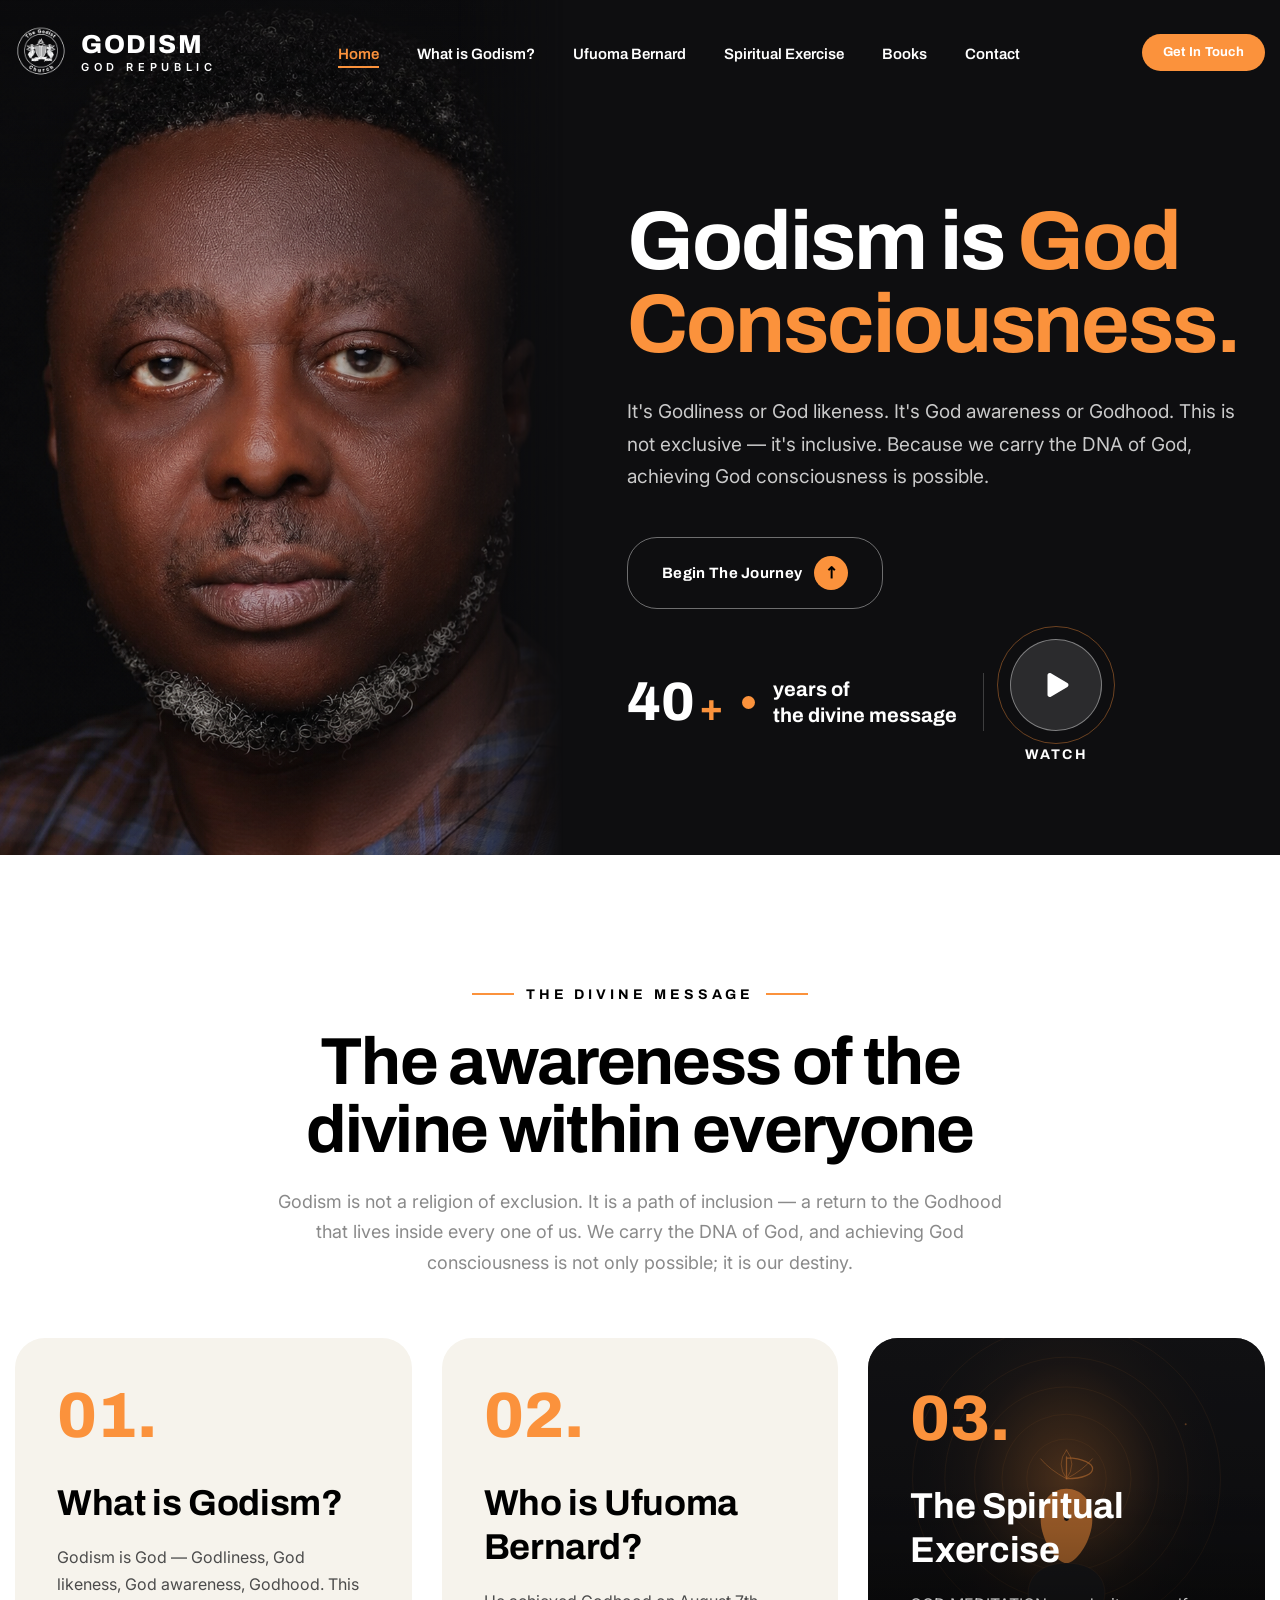
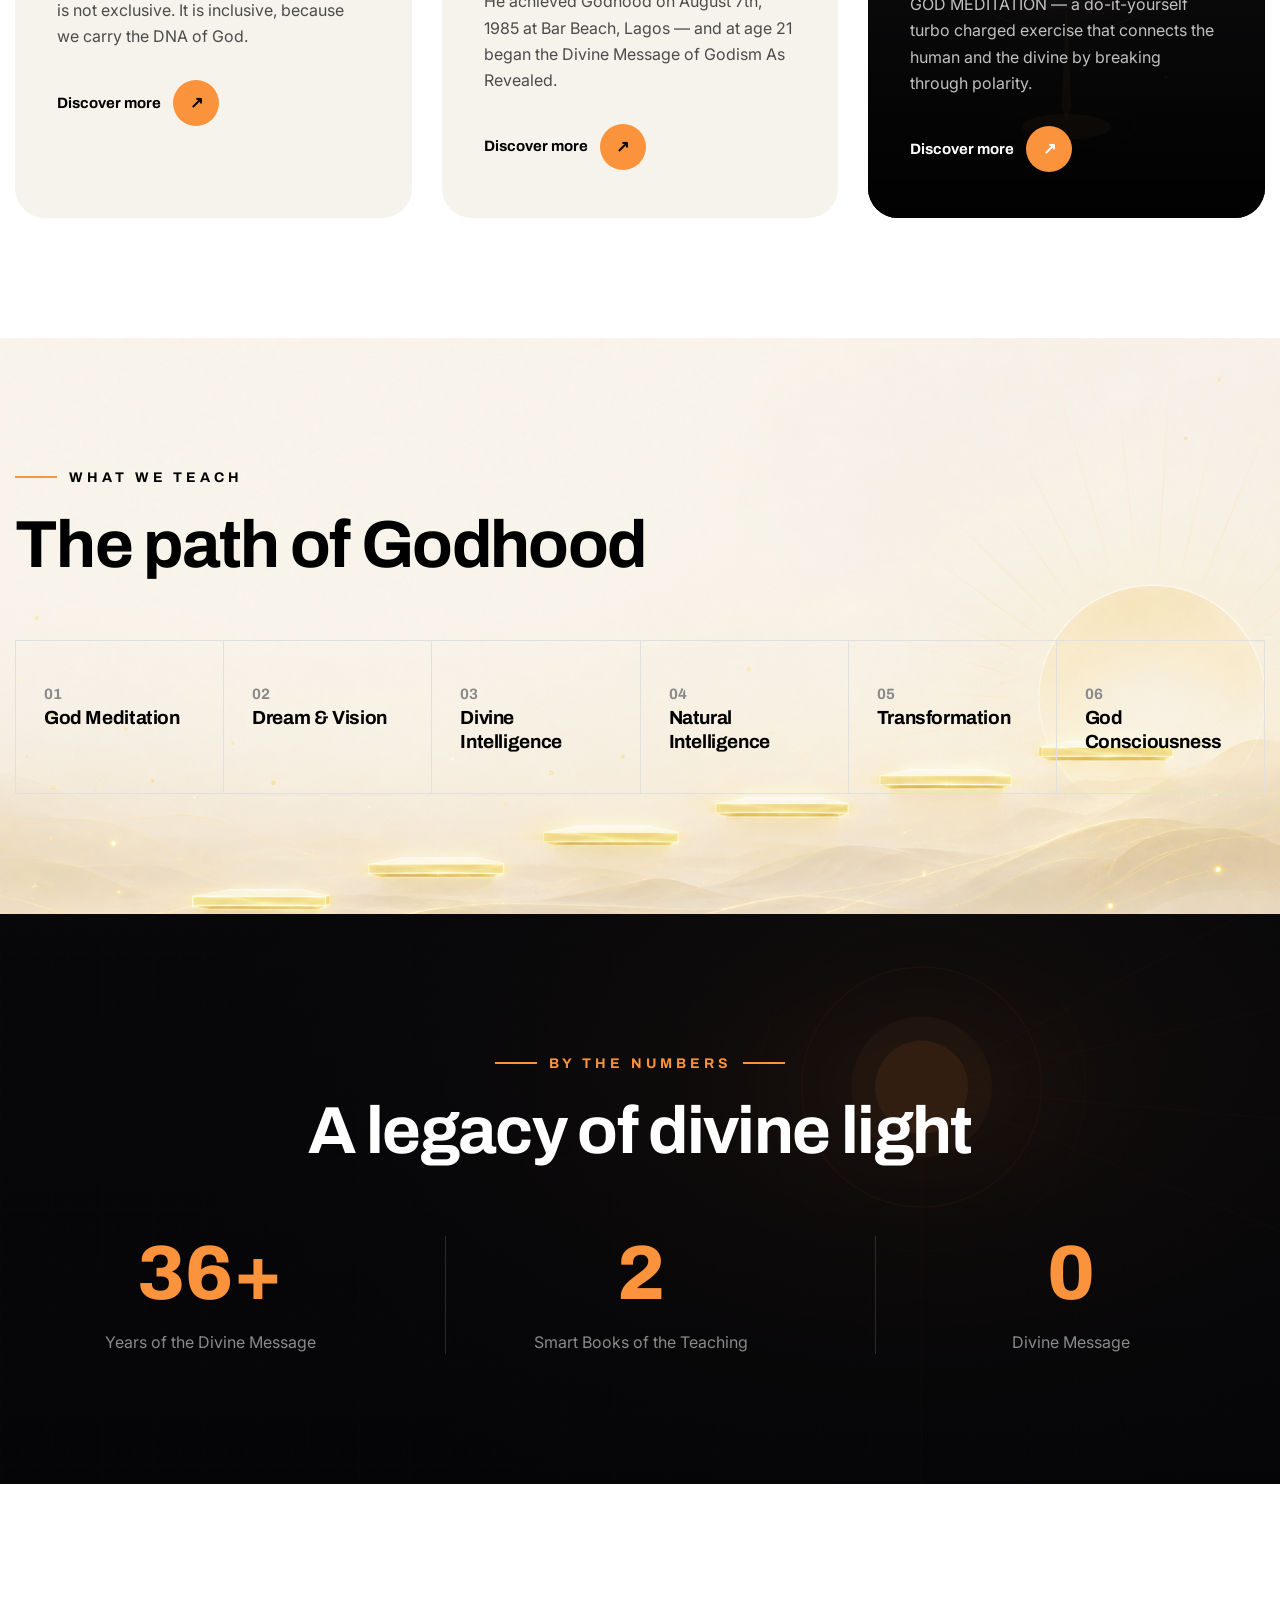
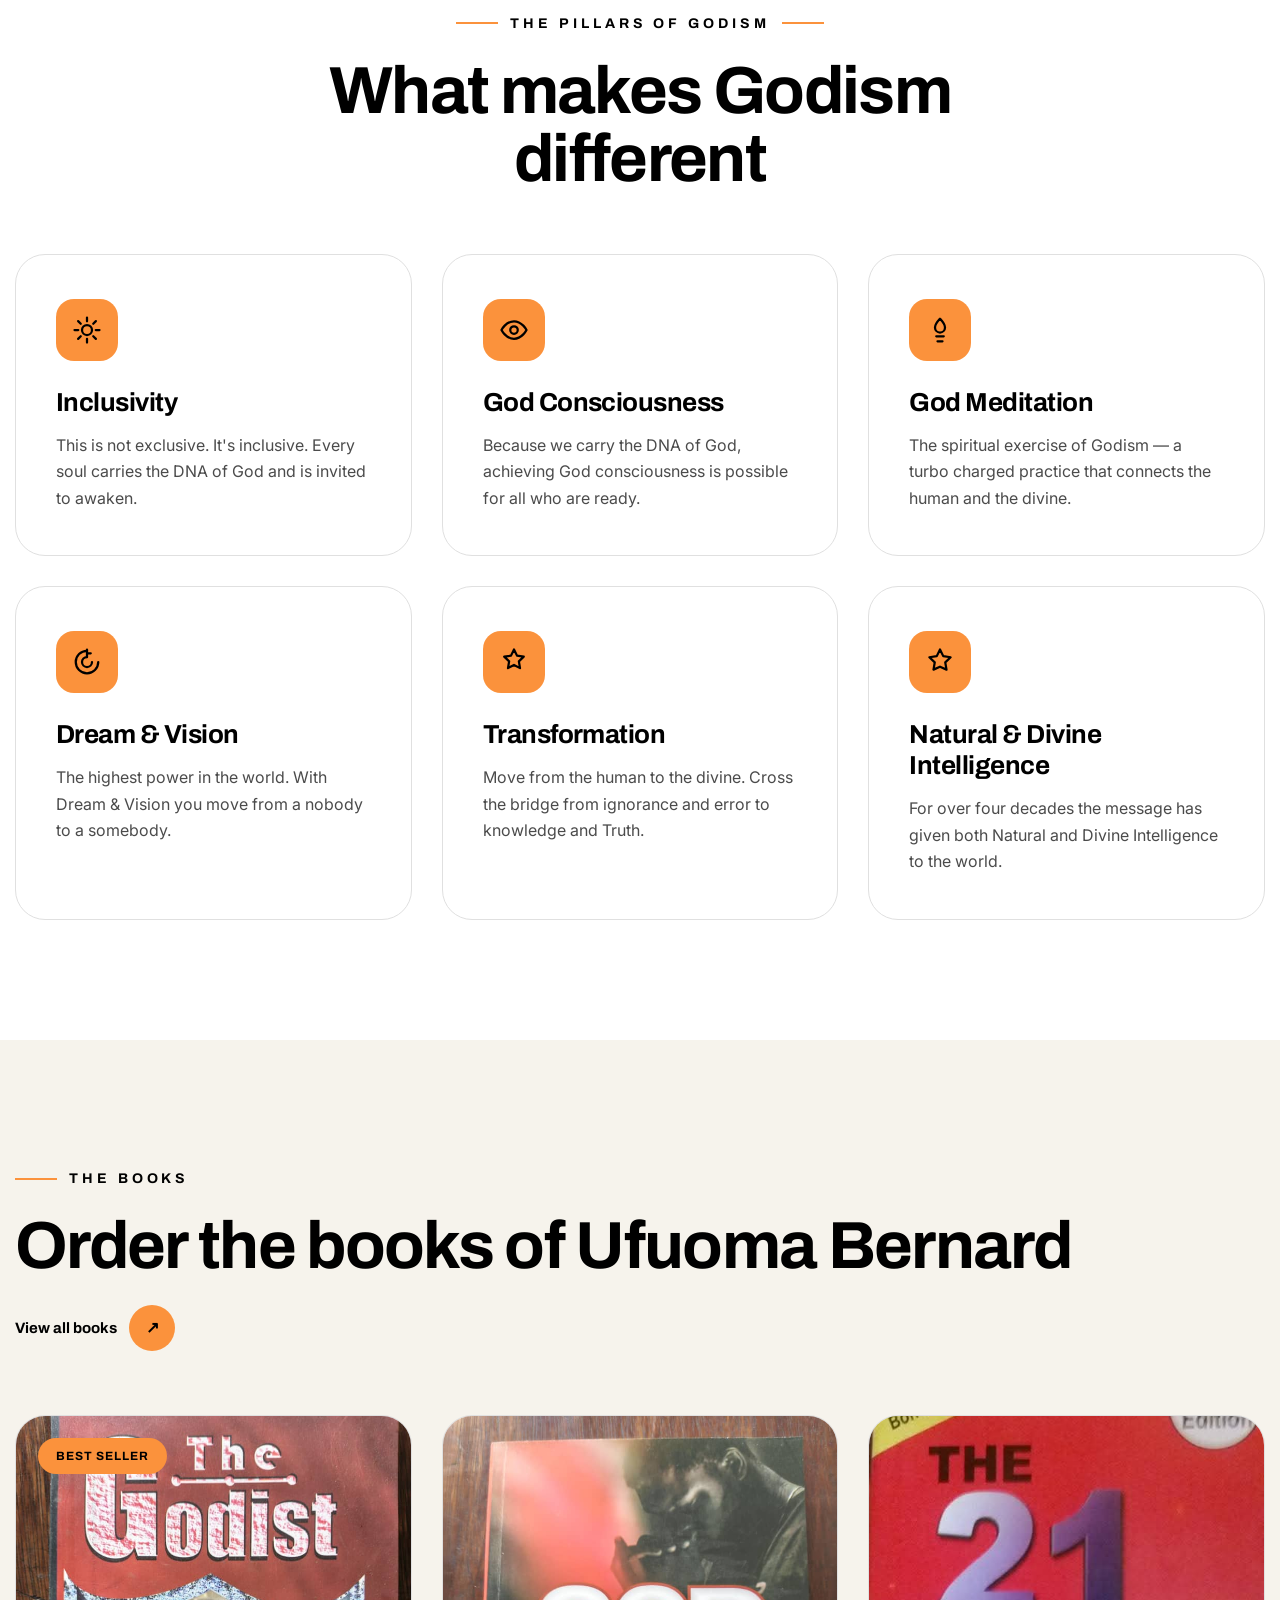
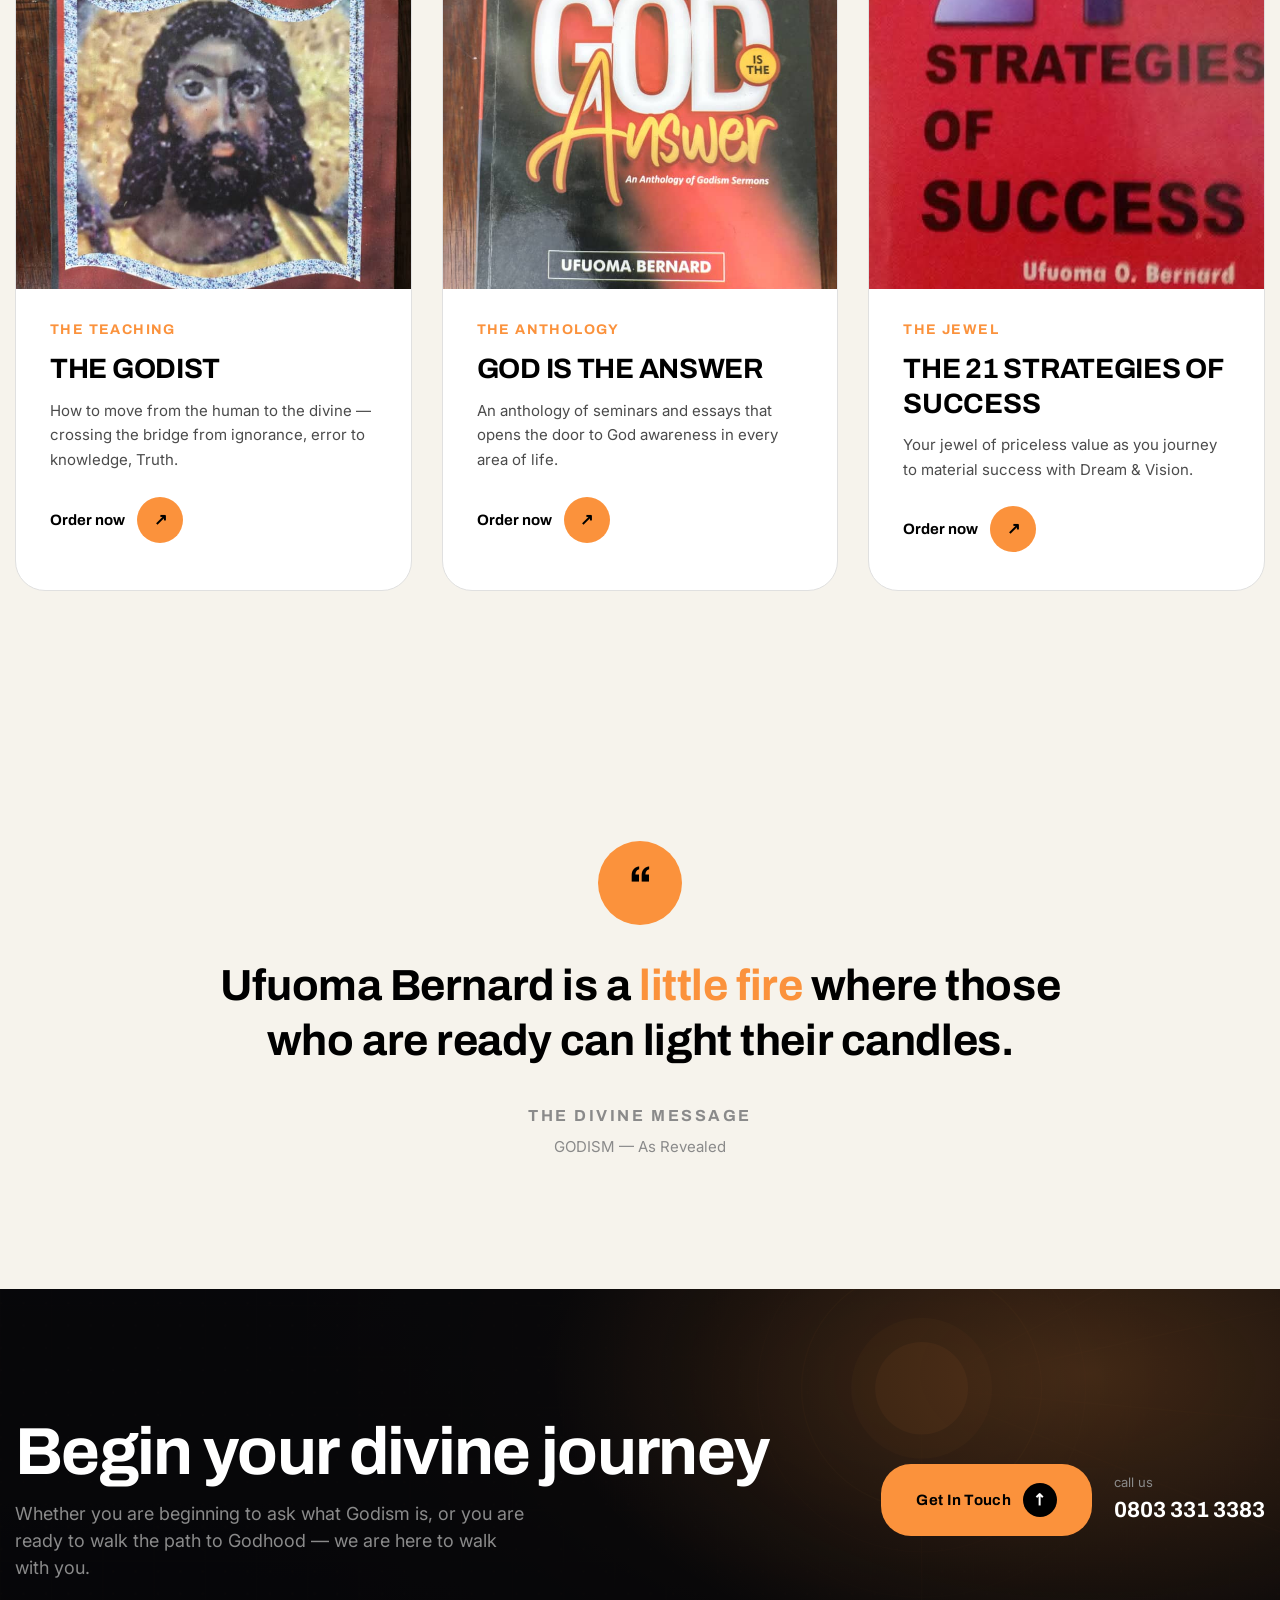
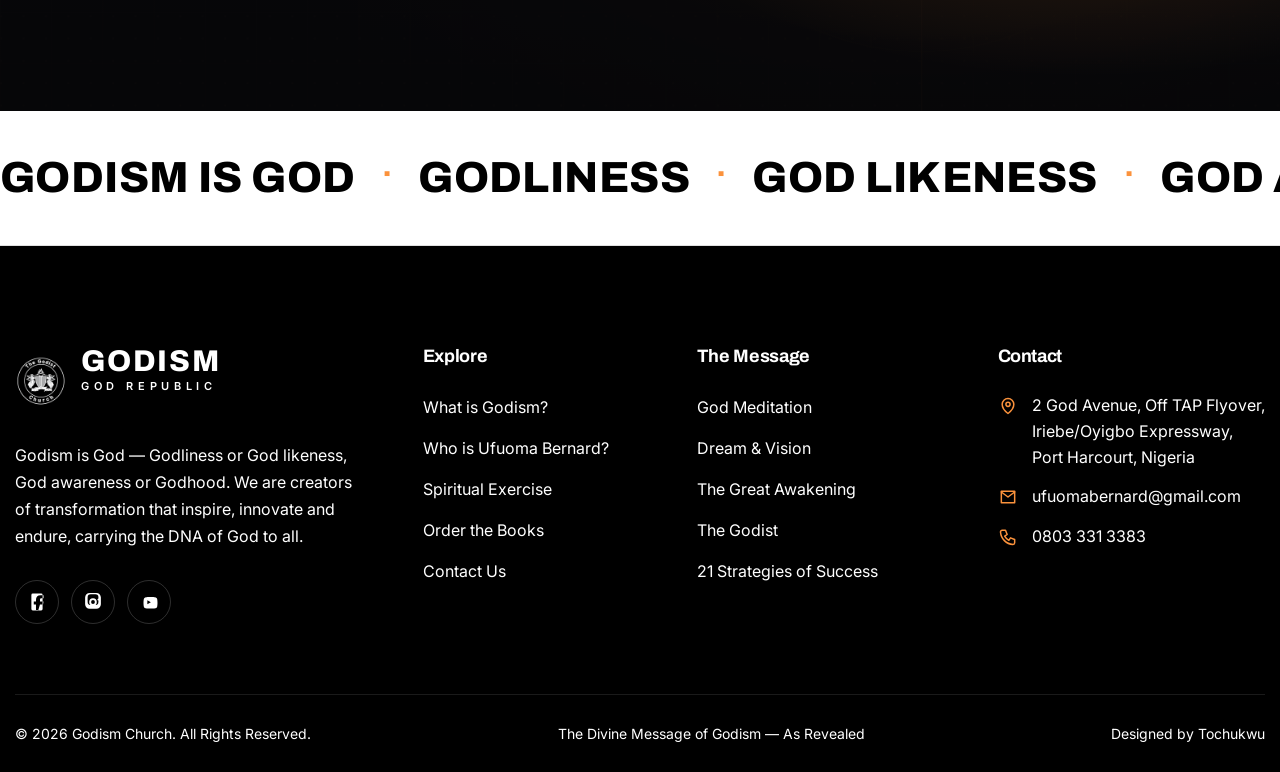
==== commit 717a581e: "Update branding: God Republic tagline, hero title, smart books" ====
--- a/index.html
+++ b/index.html
@@ -81,7 +81,7 @@
         <img class="brand-img" src="assets/img/logo.png" alt="Godism Church emblem">
         <span class="brand-text">
           <span class="brand-name">GOD<span>ISM</span></span>
-          <span class="brand-tagline">Church</span>
+          <span class="brand-tagline">God Republic</span>
         </span>
       </a>
 
@@ -126,7 +126,7 @@
       <div class="hero-content">
         <div class="hero-content-inner">
           <div class="reveal is-visible">
-            <h1 class="hero-title">Godism is <em>God.</em></h1>
+            <h1 class="hero-title">Godism is <em>God Consciousness.</em></h1>
             <p class="hero-text">It's Godliness or God likeness. It's God awareness or Godhood. This is not exclusive — it's inclusive. Because we carry the DNA of God, achieving God consciousness is possible.</p>
             <a class="btn btn--outline" href="spiritual-exercise.html">
               <span>begin the journey</span>
@@ -241,7 +241,7 @@
           </div>
           <div class="stat-item reveal reveal-delay-1">
             <div class="stat-num"><span class="js-counter" data-target="3">0</span></div>
-            <div class="stat-label">Sacred Books of the Teaching</div>
+            <div class="stat-label">Smart Books of the Teaching</div>
           </div>
           <div class="stat-item reveal reveal-delay-1">
             <div class="stat-num"><span class="js-counter" data-target="1">0</span></div>
@@ -398,7 +398,7 @@
             <img class="brand-img" src="assets/img/logo.png" alt="Godism Church emblem">
             <span class="brand-text">
               <span class="brand-name">GOD<span>ISM</span></span>
-              <span class="brand-tagline">Church</span>
+              <span class="brand-tagline">God Republic</span>
             </span>
           </a>
           <p class="footer-about">Godism is God — Godliness or God likeness, God awareness or Godhood. We are creators of transformation that inspire, innovate and endure, carrying the DNA of God to all.</p>
--- a/assets/css/style.css
+++ b/assets/css/style.css
@@ -5,8 +5,8 @@
 
 /* ---------- Design tokens ---------- */
 :root {
-  --primary: #E4ED64;
-  --primary-hover: #CDD55A;
+  --primary: #FB923C;
+  --primary-hover: #F97316;
   --text: #4B4B4B;
   --text-light: #8A8A8A;
   --border: #E0E0E0;
@@ -357,7 +357,7 @@
   background-color: rgba(10, 10, 12, 0.92);
   -webkit-backdrop-filter: blur(14px);
   backdrop-filter: blur(14px);
-  border-bottom: 1px solid rgba(228, 237, 100, 0.18);
+  border-bottom: 1px solid rgba(251, 146, 60, 0.18);
   padding: 14px 0;
 }
 
@@ -457,8 +457,13 @@
 .header-actions .btn {
   padding: 11px 20px;
   font-size: 13px;
-  background-color: var(--white);
-  color: var(--accent);
+  background-color: var(--primary);
+  color: var(--white);
+}
+
+.header-actions .btn:hover {
+  background-color: var(--primary-hover);
+  color: var(--white);
 }
 
 /* Mobile nav toggle */
@@ -690,7 +695,7 @@
   position: absolute;
   inset: -14px;
   border-radius: 50%;
-  border: 1px solid rgba(228, 237, 100, 0.4);
+  border: 1px solid rgba(251, 146, 60, 0.4);
   animation: pulse 2.4s ease-out infinite;
 }
 
@@ -1293,7 +1298,7 @@
   content: "";
   position: absolute;
   inset: 0;
-  background: radial-gradient(70% 120% at 85% 20%, rgba(228, 237, 100, 0.22), transparent 60%), rgba(6, 6, 8, 0.88);
+  background: radial-gradient(70% 120% at 85% 20%, rgba(251, 146, 60, 0.22), transparent 60%), rgba(6, 6, 8, 0.88);
 }
 
 .cta .container {
@@ -1554,7 +1559,7 @@
   height: 18px;
   border-radius: 50%;
   background-color: var(--primary);
-  box-shadow: 0 0 0 8px rgba(228, 237, 100, 0.18);
+  box-shadow: 0 0 0 8px rgba(251, 146, 60, 0.18);
 }
 
 .timeline-item .tl-year {
@@ -1814,7 +1819,7 @@
 
 .form-control:focus {
   border-color: var(--primary);
-  box-shadow: 0 0 0 4px rgba(228, 237, 100, 0.3);
+  box-shadow: 0 0 0 4px rgba(251, 146, 60, 0.3);
 }
 
 textarea.form-control {
@@ -1860,7 +1865,7 @@
   justify-content: center;
   margin: 0 auto 14px;
   font-size: 26px;
-  box-shadow: 0 0 0 12px rgba(228, 237, 100, 0.18);
+  box-shadow: 0 0 0 12px rgba(251, 146, 60, 0.18);
   animation: pulse 2.4s ease-out infinite;
 }
 
@@ -1879,7 +1884,7 @@
    ============================================================ */
 .site-footer {
   background-color: var(--dark);
-  color: var(--text-light);
+  color: var(--white);
   padding: 100px 0 0;
 }
 
@@ -1946,7 +1951,7 @@
 }
 
 .footer-col ul a {
-  color: var(--text-light);
+  color: var(--white);
   font-size: 16px;
 }
 
@@ -1976,7 +1981,7 @@
 }
 
 .footer-contact a {
-  color: var(--text-light);
+  color: var(--white);
 }
 
 .footer-contact a:hover {
@@ -2063,7 +2068,9 @@
 
   .hero-media {
     width: 100%;
-    min-height: 360px;
+    min-height: clamp(300px, 46vh, 420px);
+    -webkit-mask-image: none;
+    mask-image: none;
   }
 
   .hero-media::after {
@@ -2163,23 +2170,51 @@
   }
 
   .hero-media {
-    min-height: 260px;
+    min-height: clamp(240px, 38vh, 300px);
   }
 
   .hero-content {
     padding: 40px 24px 80px;
   }
 
+  .hero-title {
+    font-size: clamp(40px, 11vw, 54px);
+  }
+
+  .hero-text {
+    font-size: 17px;
+    margin-bottom: 30px;
+  }
+
   .hero-counter {
     font-size: 44px;
   }
 
+  .hero-counter .suffix {
+    font-size: 30px;
+  }
+
   .hero-meta {
-    gap: 18px;
+    align-items: flex-start;
+    gap: 20px;
   }
 
   .hero-meta-divider {
     display: none;
+  }
+
+  .hero-meta-label {
+    font-size: 16px;
+  }
+
+  .btn-play-icon {
+    width: 78px;
+    height: 78px;
+  }
+
+  .btn-play-icon svg {
+    width: 20px;
+    height: 20px;
   }
 
   .pillars {
@@ -2278,46 +2313,6 @@
 
   .mobile-nav .mobile-nav-cta {
     margin-top: 30px;
-  }
-
-  .hero-media {
-    -webkit-mask-image: none;
-    mask-image: none;
-  }
-
-  .hero-title {
-    font-size: clamp(40px, 11vw, 54px);
-  }
-
-  .hero-text {
-    font-size: 17px;
-    margin-bottom: 30px;
-  }
-
-  .hero-meta {
-    gap: 20px;
-  }
-
-  .hero-counter {
-    font-size: 40px;
-  }
-
-  .hero-counter .suffix {
-    font-size: 28px;
-  }
-
-  .hero-meta-label {
-    font-size: 16px;
-  }
-
-  .btn-play-icon {
-    width: 78px;
-    height: 78px;
-  }
-
-  .btn-play-icon svg {
-    width: 20px;
-    height: 20px;
   }
 
   .btn {
@@ -2427,15 +2422,41 @@
 
 @media (max-width: 480px) {
   .hero-media {
-    min-height: 220px;
+    min-height: clamp(190px, 34vh, 240px);
   }
 
   .hero-title {
+    font-size: clamp(32px, 10.5vw, 38px);
+  }
+
+  .hero-content {
+    padding: 30px 22px 64px;
+  }
+
+  .hero-text {
+    margin-bottom: 26px;
+  }
+
+  .hero-counter {
     font-size: 38px;
   }
 
-  .hero-content {
-    padding: 34px 22px 64px;
+  .hero-counter .suffix {
+    font-size: 26px;
+  }
+
+  .hero-meta-label {
+    font-size: 15px;
+  }
+
+  .btn-play-icon {
+    width: 68px;
+    height: 68px;
+  }
+
+  .btn-play-icon svg {
+    width: 18px;
+    height: 18px;
   }
 
   .pillars {
@@ -2488,6 +2509,19 @@
 }
 
 @media (max-height: 640px) and (max-width: 767px) {
+  .hero-media {
+    min-height: 170px;
+  }
+
+  .hero-content {
+    padding-top: 24px;
+    padding-bottom: 46px;
+  }
+
+  .hero-meta {
+    margin-top: 16px;
+  }
+
   .mobile-nav {
     padding-top: 70px;
     padding-bottom: 40px;
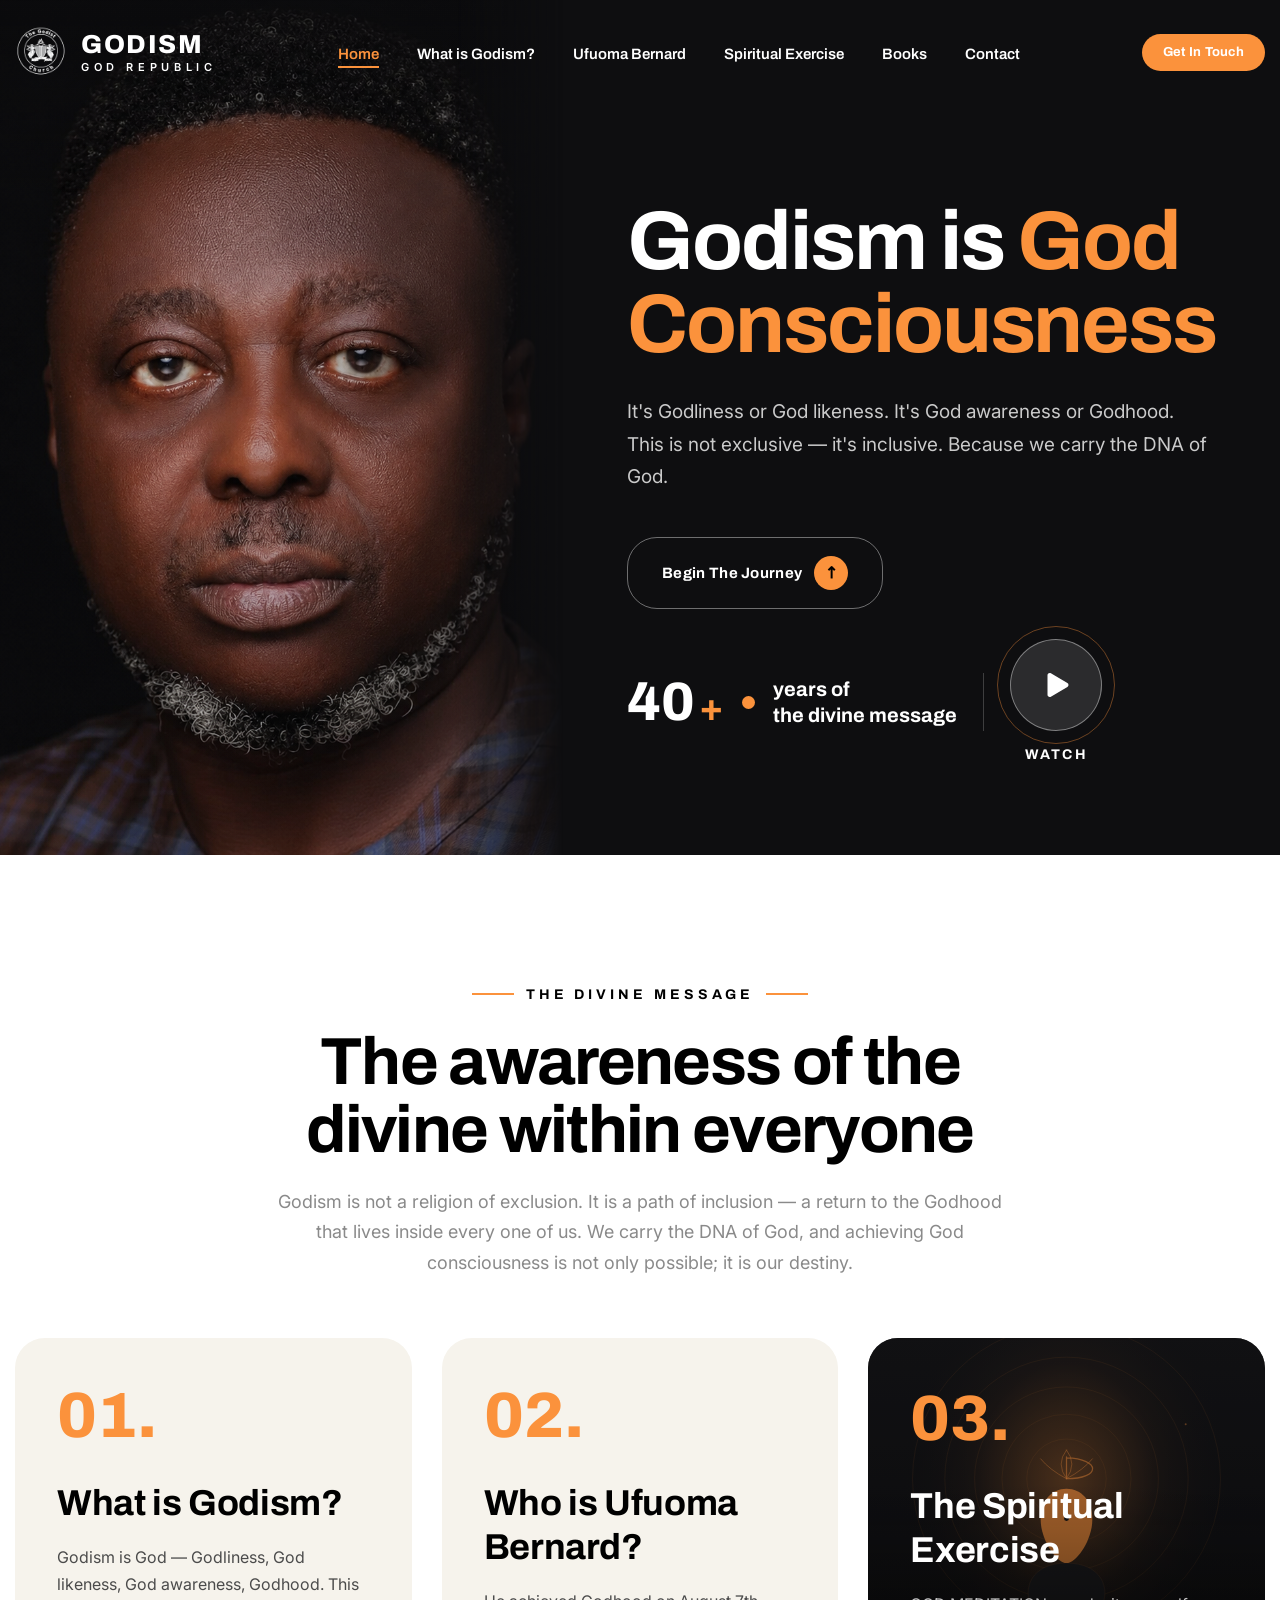
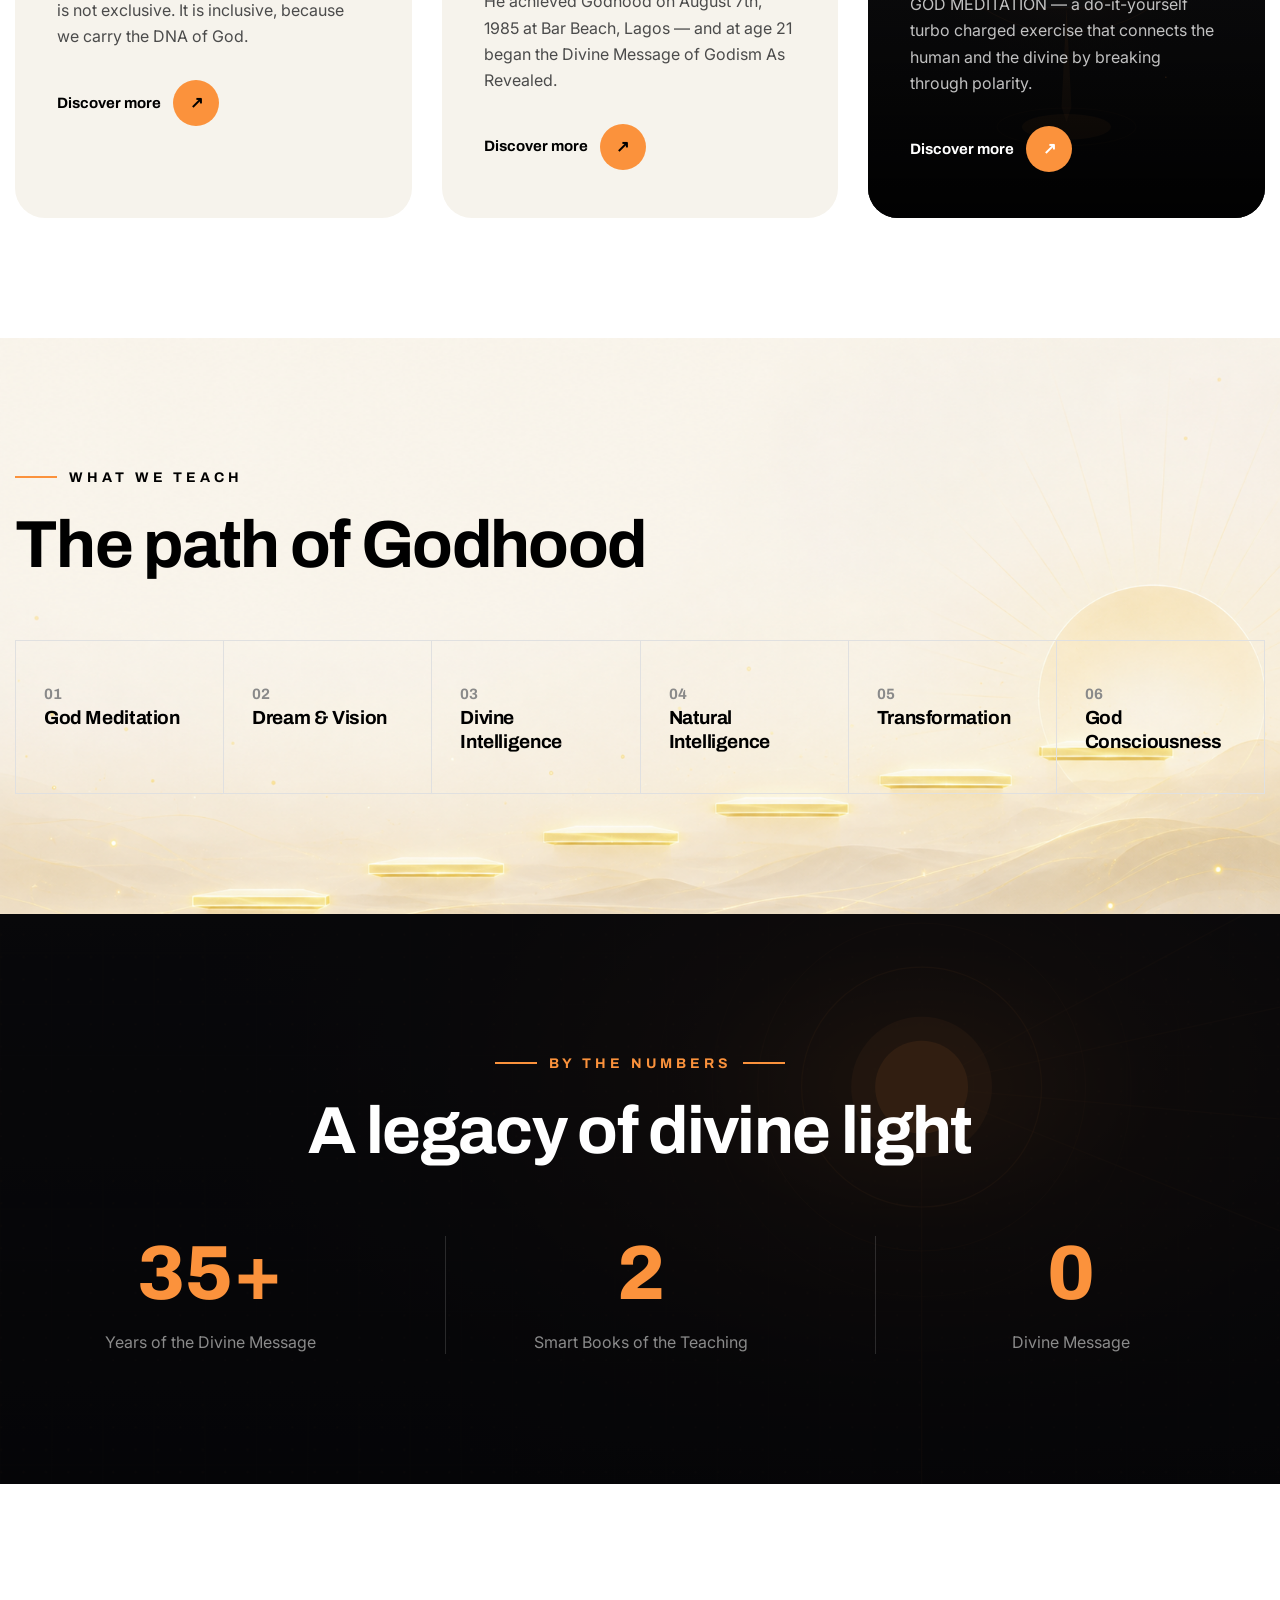
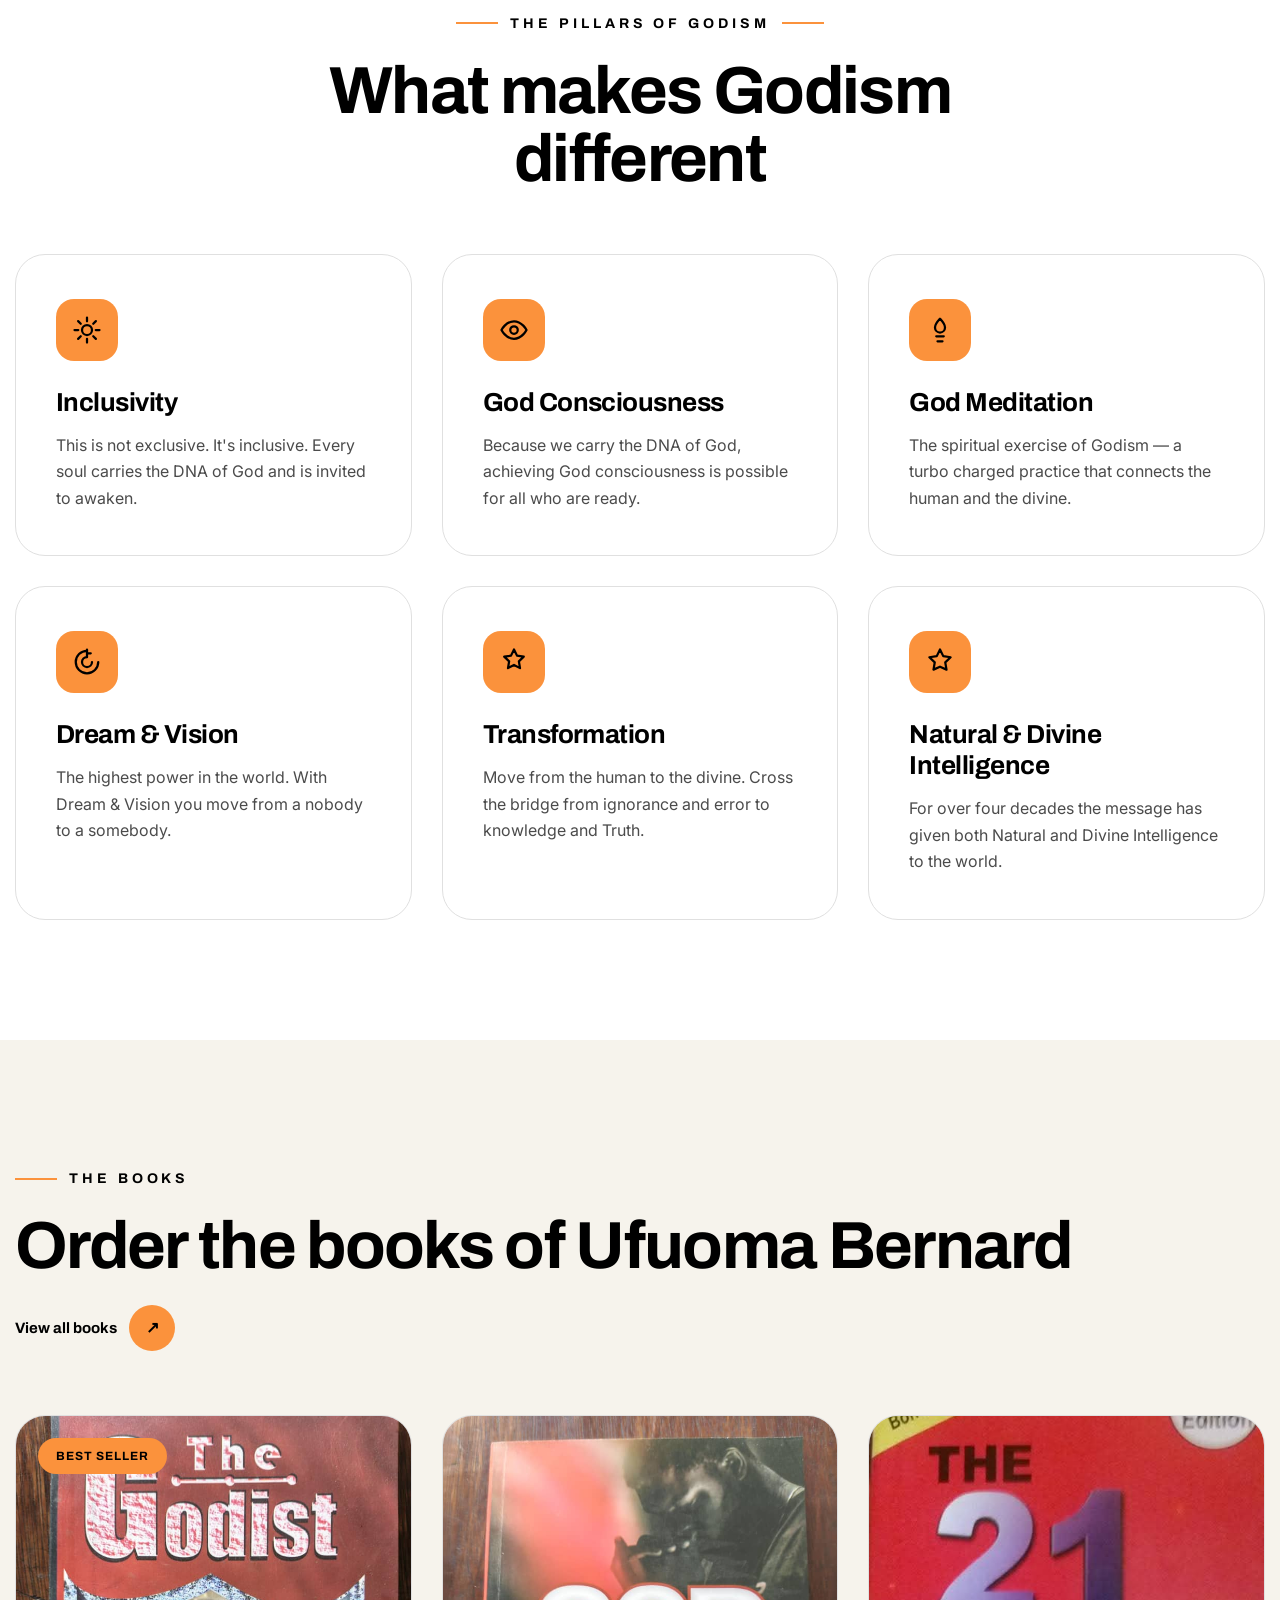
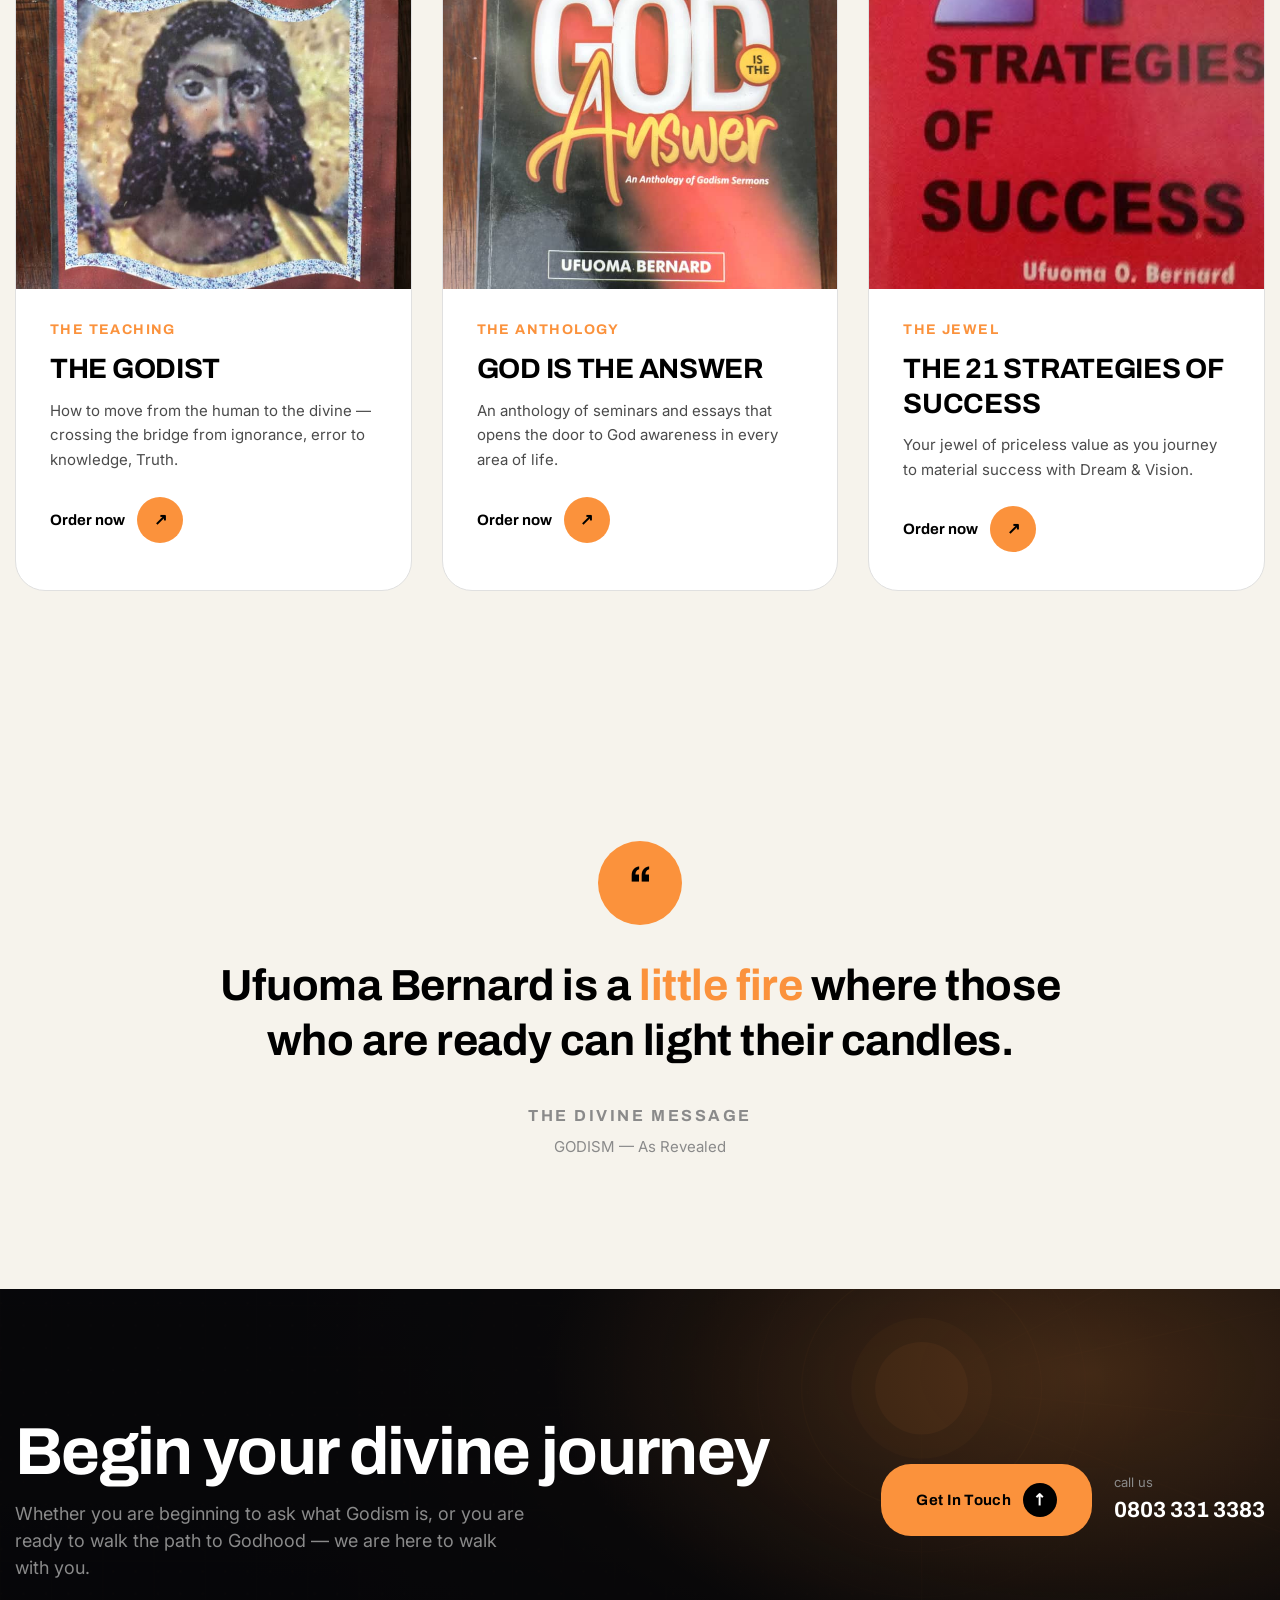
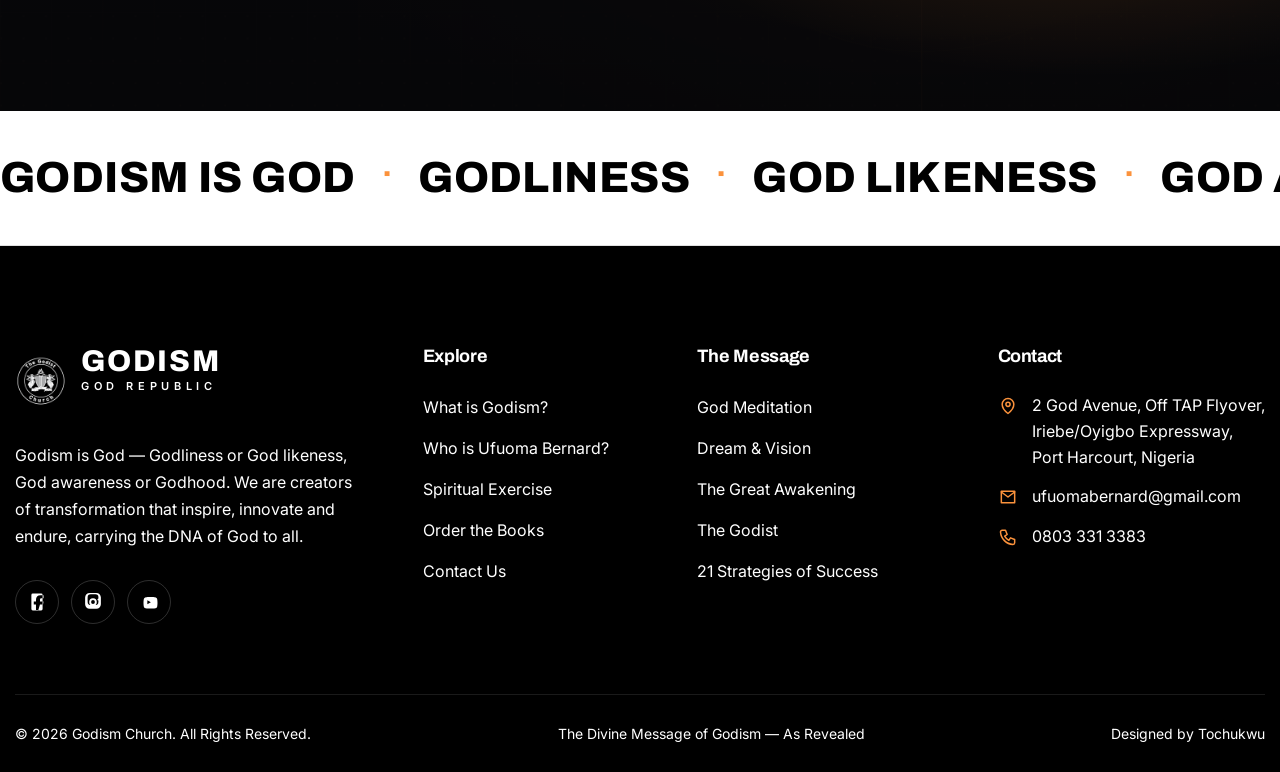
==== commit 51c4ab0b: "Add rotating hero word with static God line" ====
--- a/index.html
+++ b/index.html
@@ -126,8 +126,8 @@
       <div class="hero-content">
         <div class="hero-content-inner">
           <div class="reveal is-visible">
-            <h1 class="hero-title">Godism is <em>God Consciousness.</em></h1>
-            <p class="hero-text">It's Godliness or God likeness. It's God awareness or Godhood. This is not exclusive — it's inclusive. Because we carry the DNA of God, achieving God consciousness is possible.</p>
+            <h1 class="hero-title">Godism is <em>God</em><br><em class="rotating-word">Consciousness</em></h1>
+            <p class="hero-text">It's Godliness or God likeness. It's God awareness or Godhood. This is not exclusive — it's inclusive. Because we carry the DNA of God.</p>
             <a class="btn btn--outline" href="spiritual-exercise.html">
               <span>begin the journey</span>
               <span class="btn-icon"><i class="icon-arrow">&#8599;</i></span>
--- a/assets/css/style.css
+++ b/assets/css/style.css
@@ -600,6 +600,11 @@
   color: var(--primary);
 }
 
+.rotating-word {
+  display: inline-block;
+  transition: opacity 0.3s ease;
+}
+
 .hero-text {
   font-size: 19px;
   line-height: 1.7;
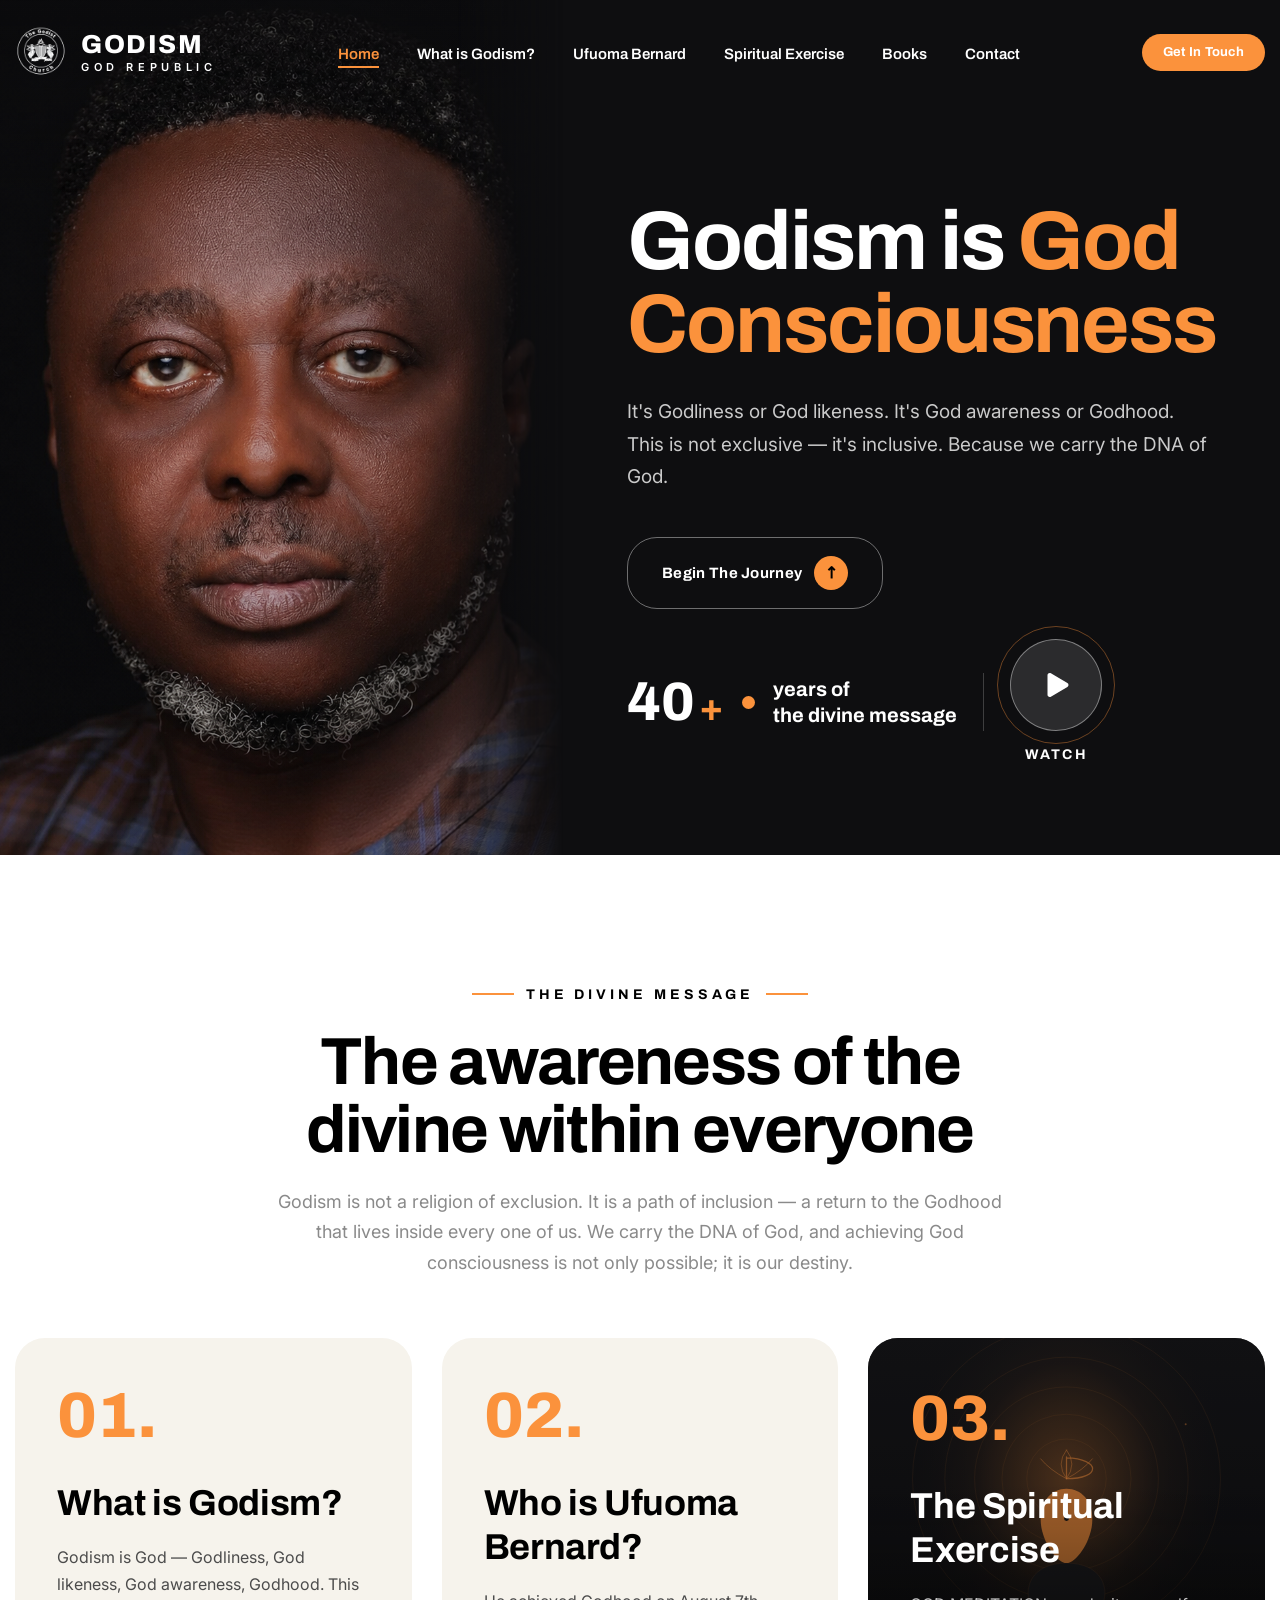
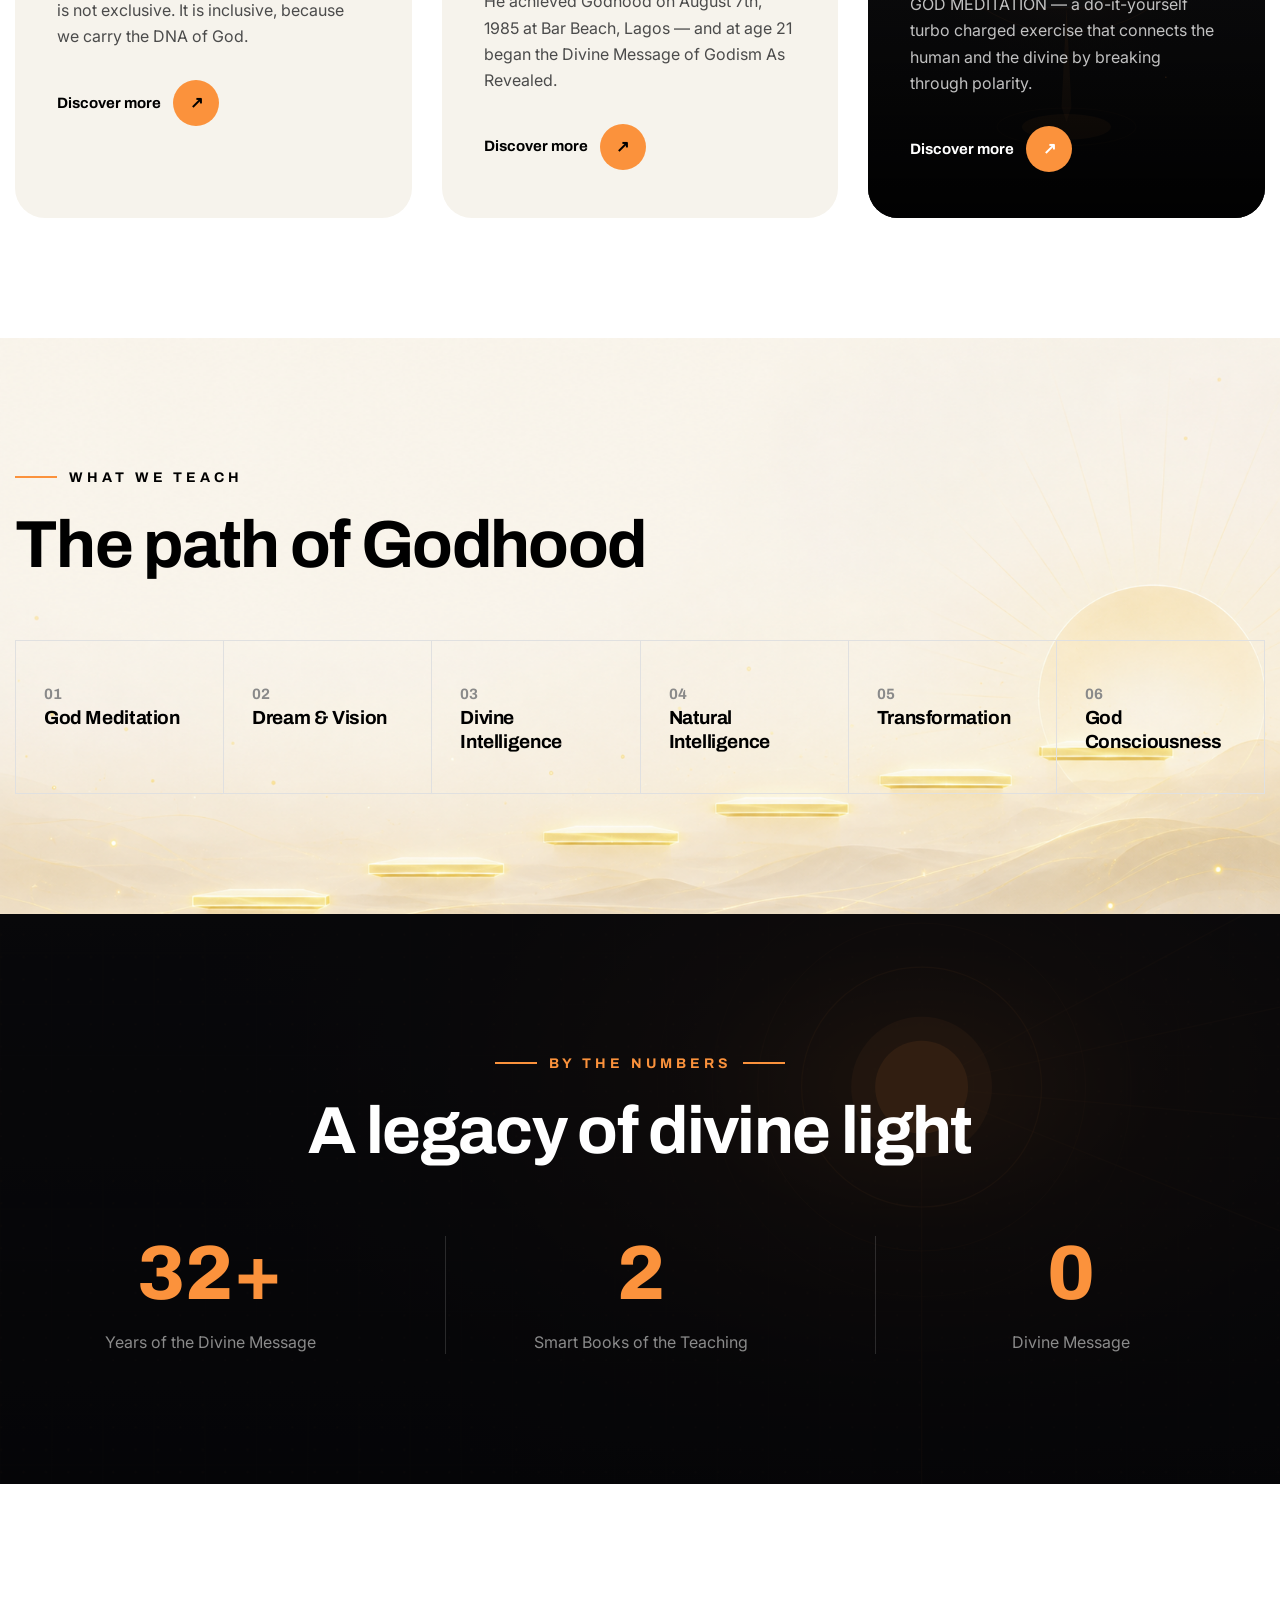
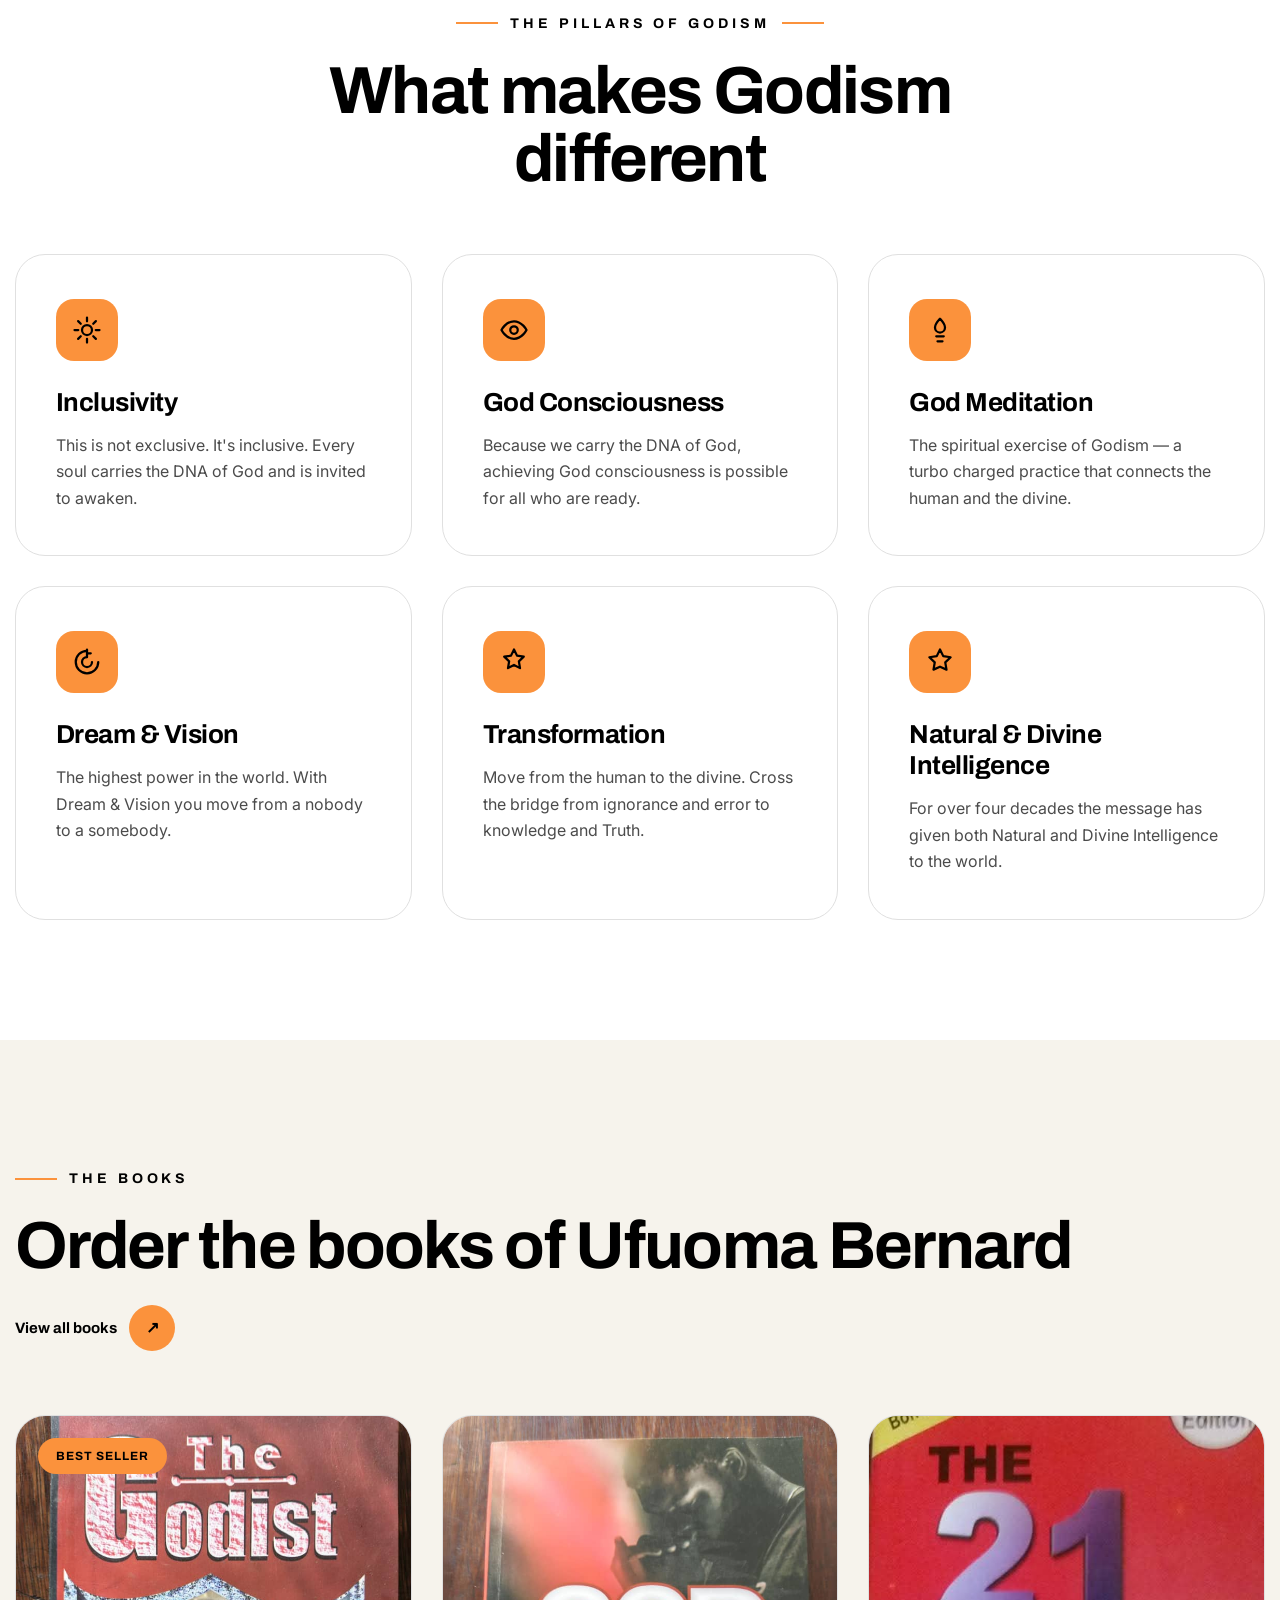
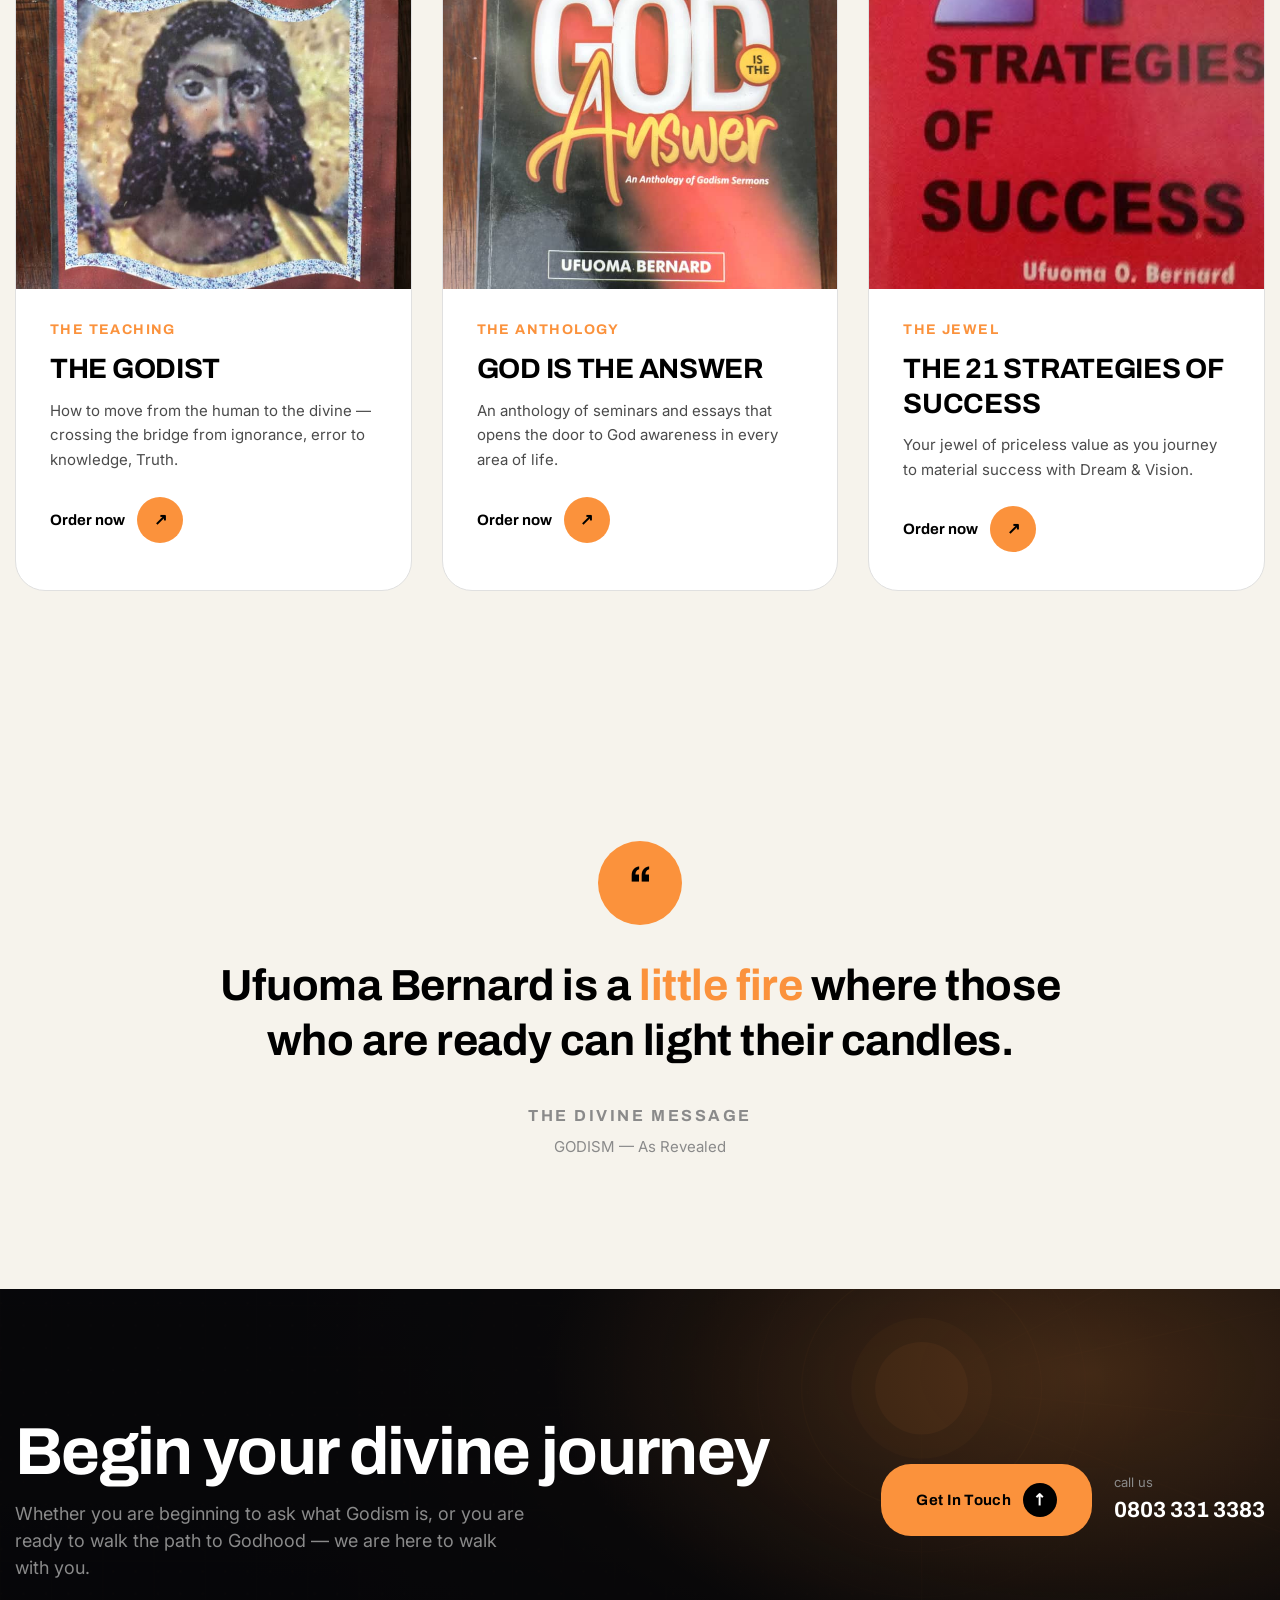
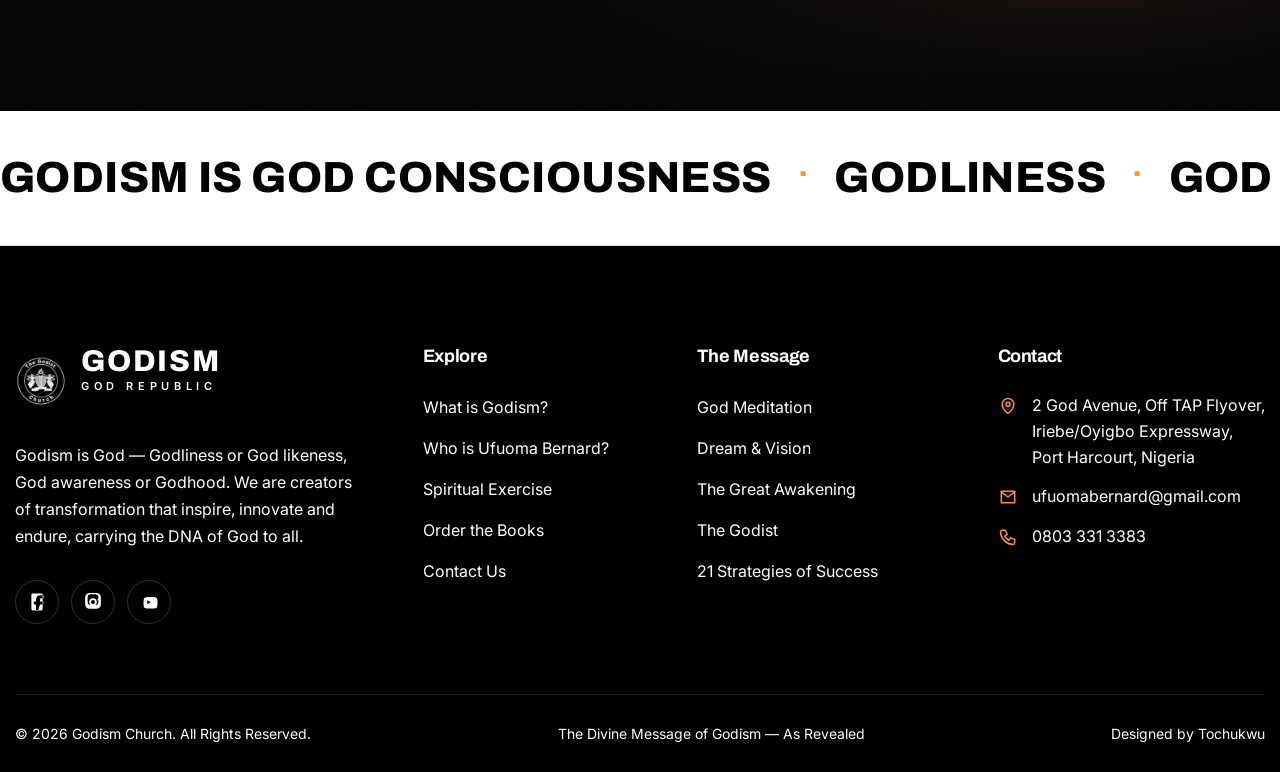
==== commit 6251549a: "Update marquee wording and page hero imagery" ====
--- a/index.html
+++ b/index.html
@@ -384,8 +384,8 @@
   <!-- ======= Marquee ======= -->
   <div class="marquee" aria-hidden="true">
     <div class="marquee-track">
-      <span class="marquee-item">Godism is God<span class="dot">&#183;</span>Godliness<span class="dot">&#183;</span>God likeness<span class="dot">&#183;</span>God awareness<span class="dot">&#183;</span>Godhood<span class="dot">&#183;</span>Inclusive<span class="dot">&#183;</span></span>
-      <span class="marquee-item">Godism is God<span class="dot">&#183;</span>Godliness<span class="dot">&#183;</span>God likeness<span class="dot">&#183;</span>God awareness<span class="dot">&#183;</span>Godhood<span class="dot">&#183;</span>Inclusive<span class="dot">&#183;</span></span>
+      <span class="marquee-item">Godism is God Consciousness<span class="dot">&#183;</span>Godliness<span class="dot">&#183;</span>God likeness<span class="dot">&#183;</span>God awareness<span class="dot">&#183;</span>Godhood<span class="dot">&#183;</span>God Inclusive<span class="dot">&#183;</span></span>
+      <span class="marquee-item">Godism is God Consciousness<span class="dot">&#183;</span>Godliness<span class="dot">&#183;</span>God likeness<span class="dot">&#183;</span>God awareness<span class="dot">&#183;</span>Godhood<span class="dot">&#183;</span>God Inclusive<span class="dot">&#183;</span></span>
     </div>
   </div>
 
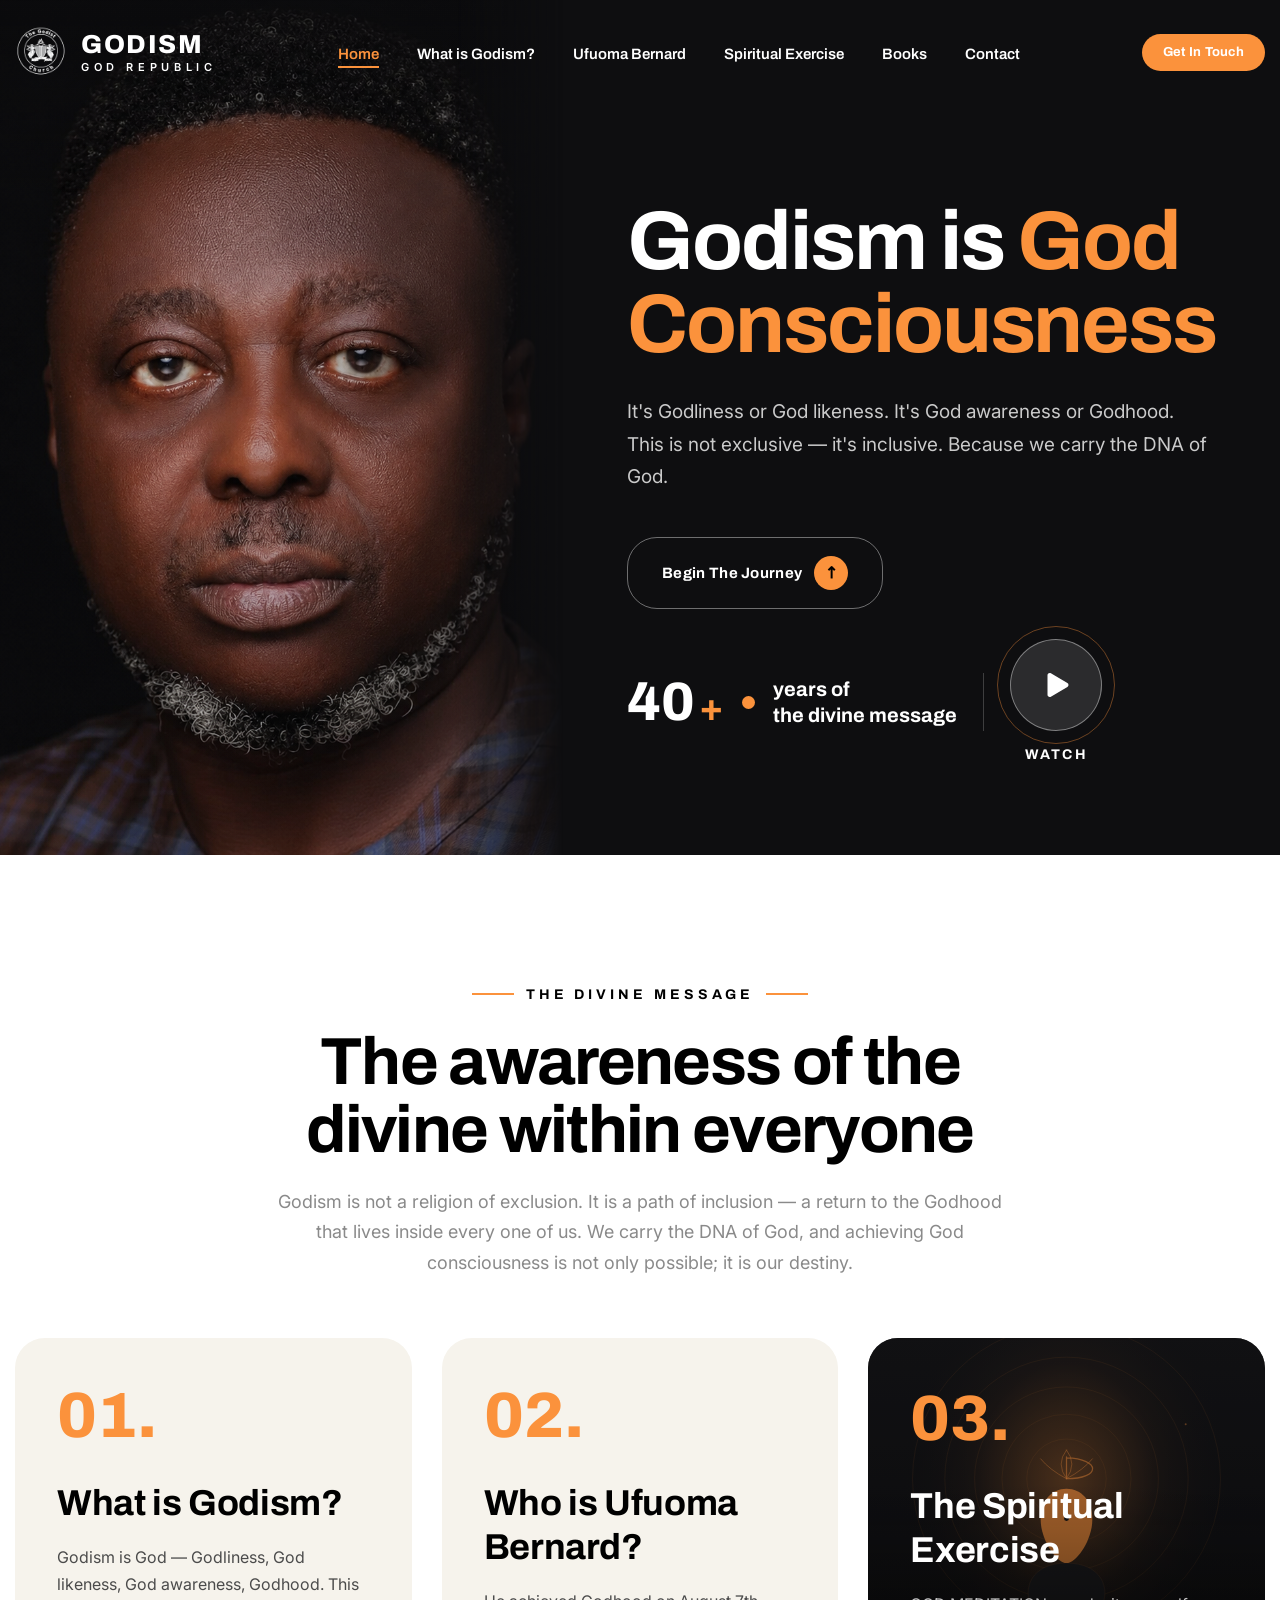
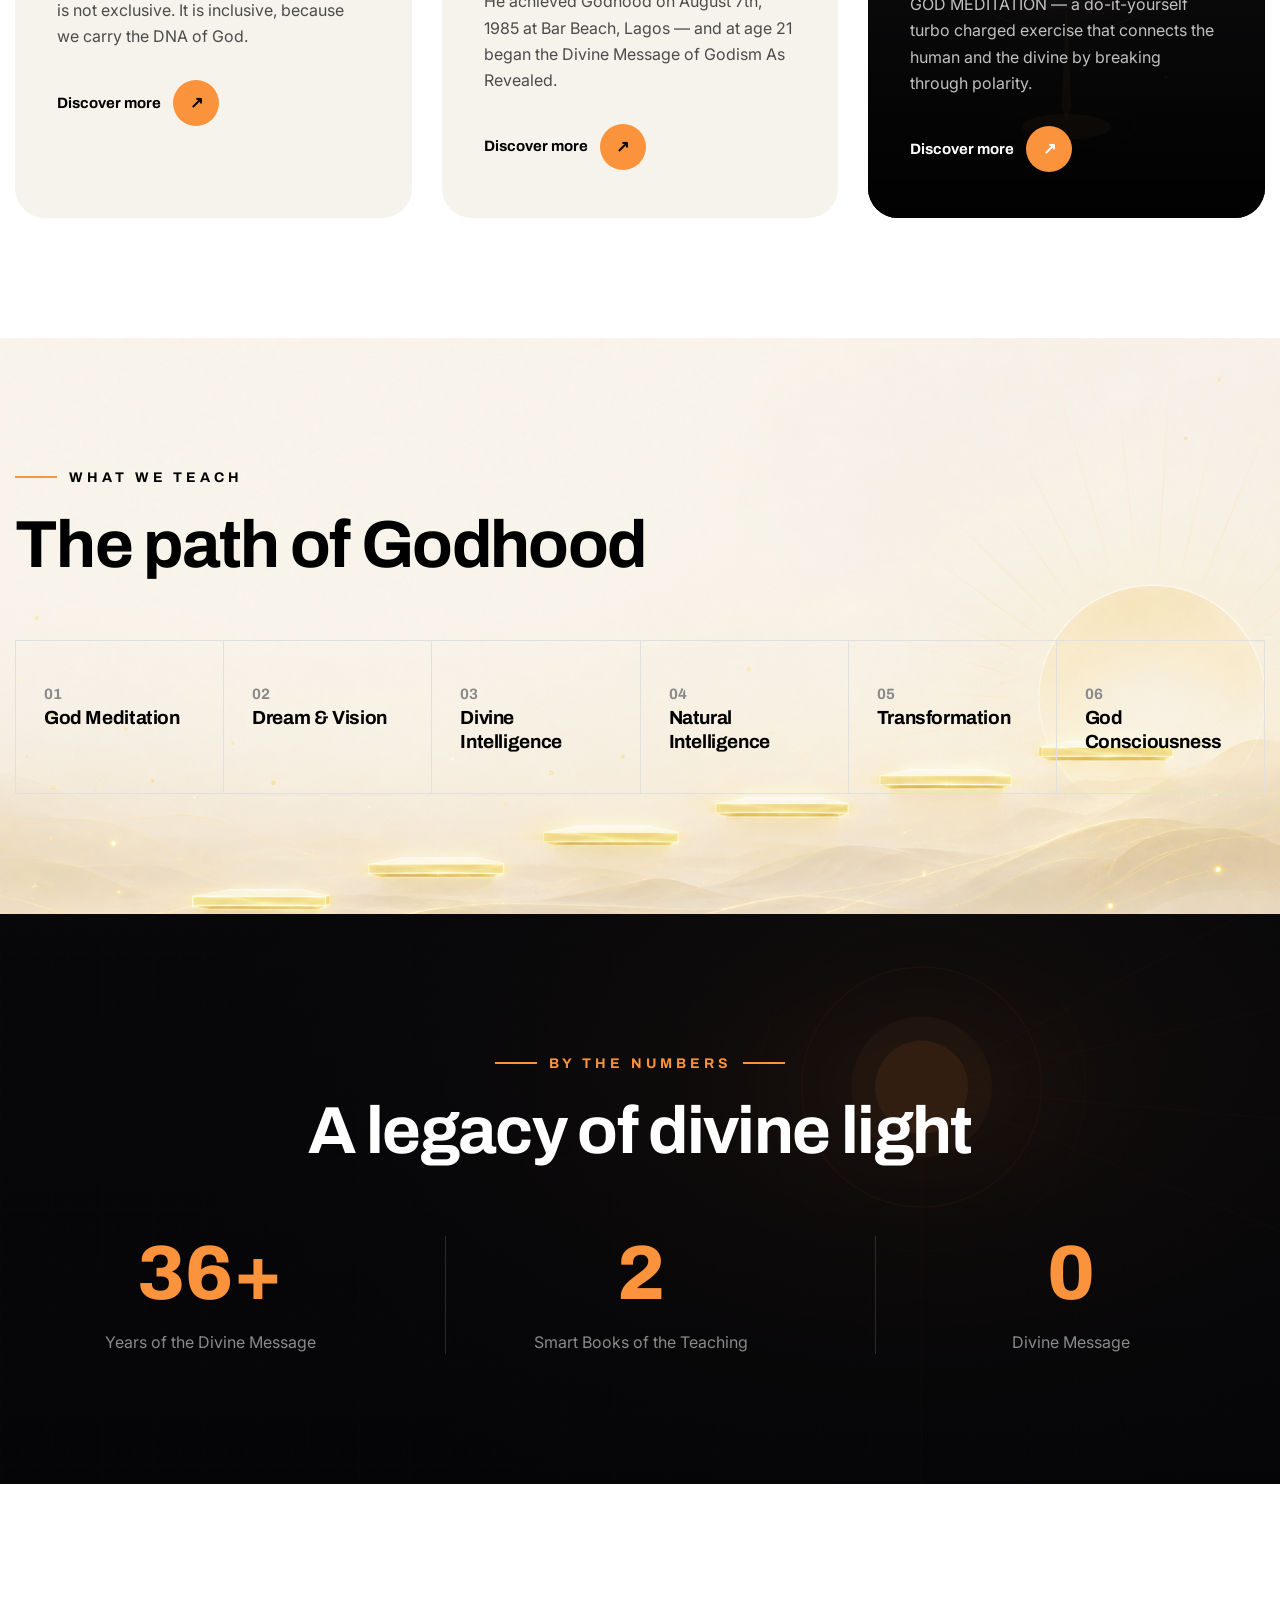
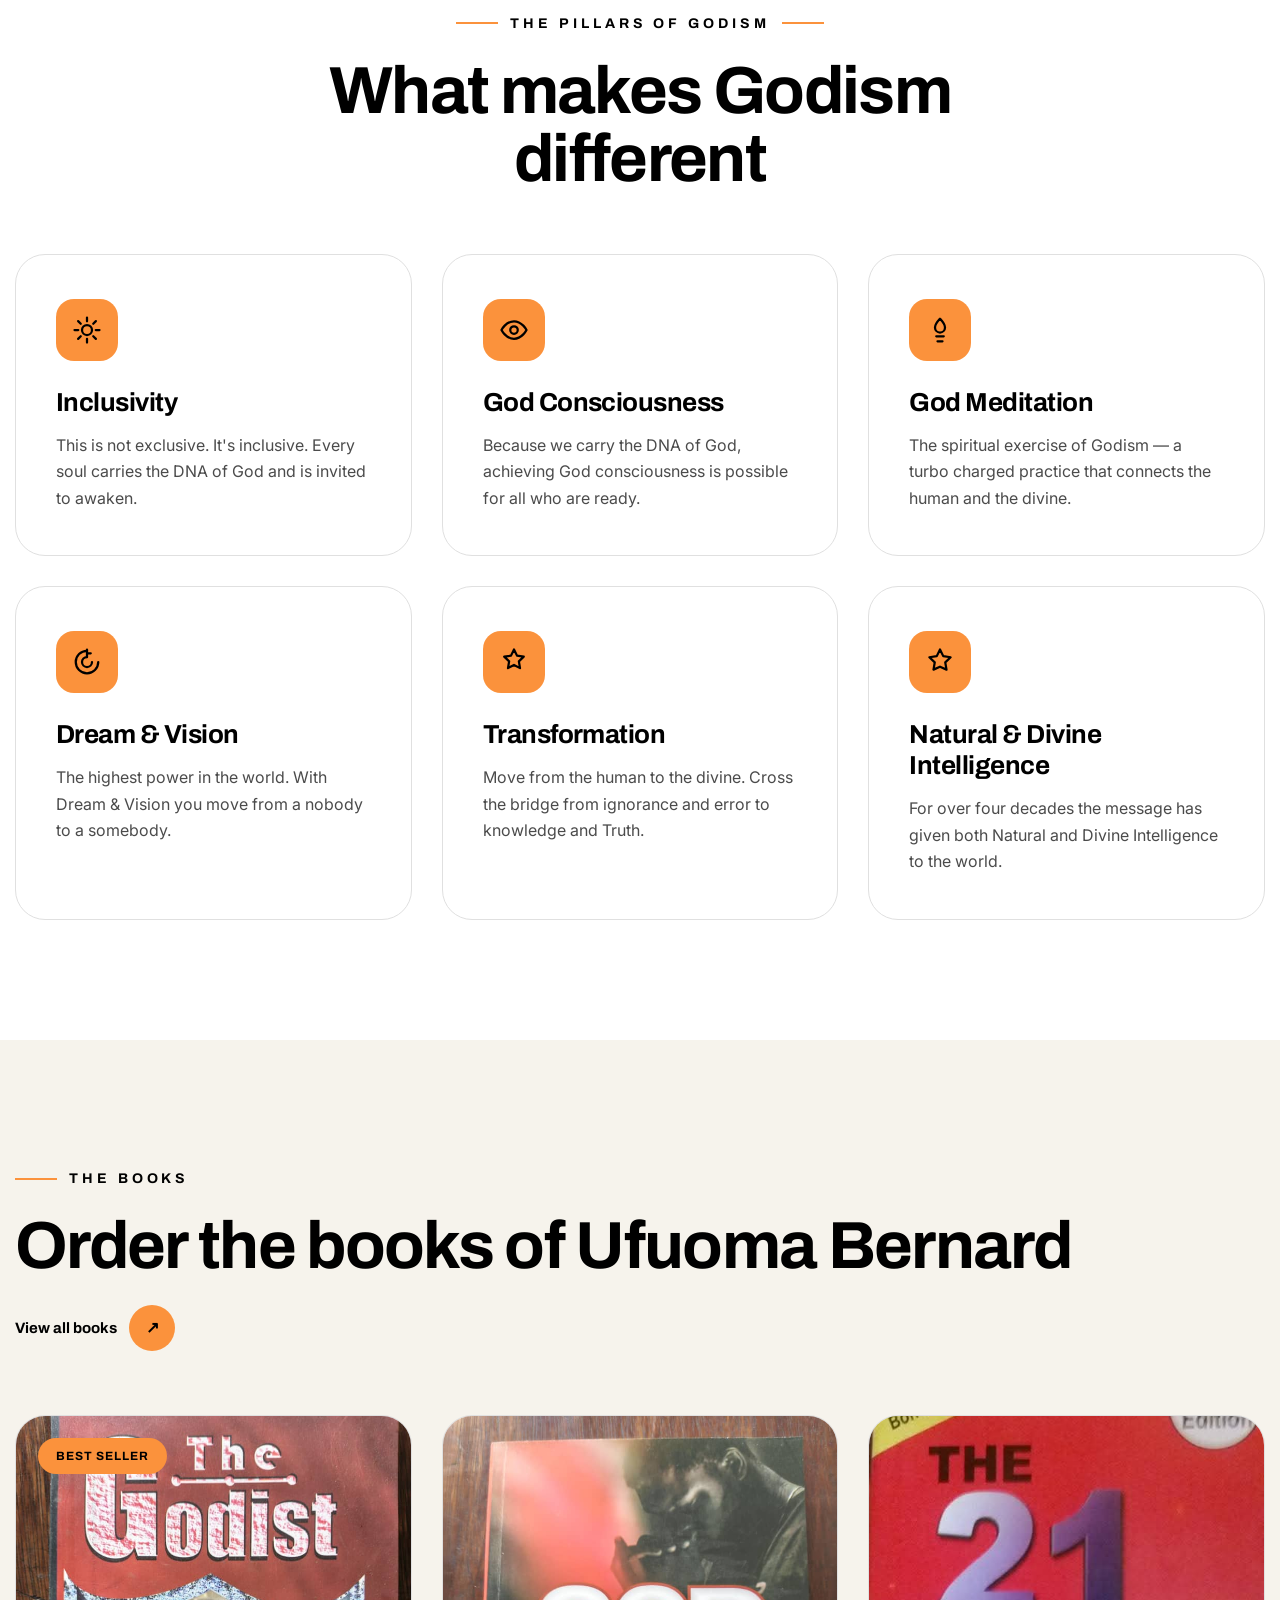
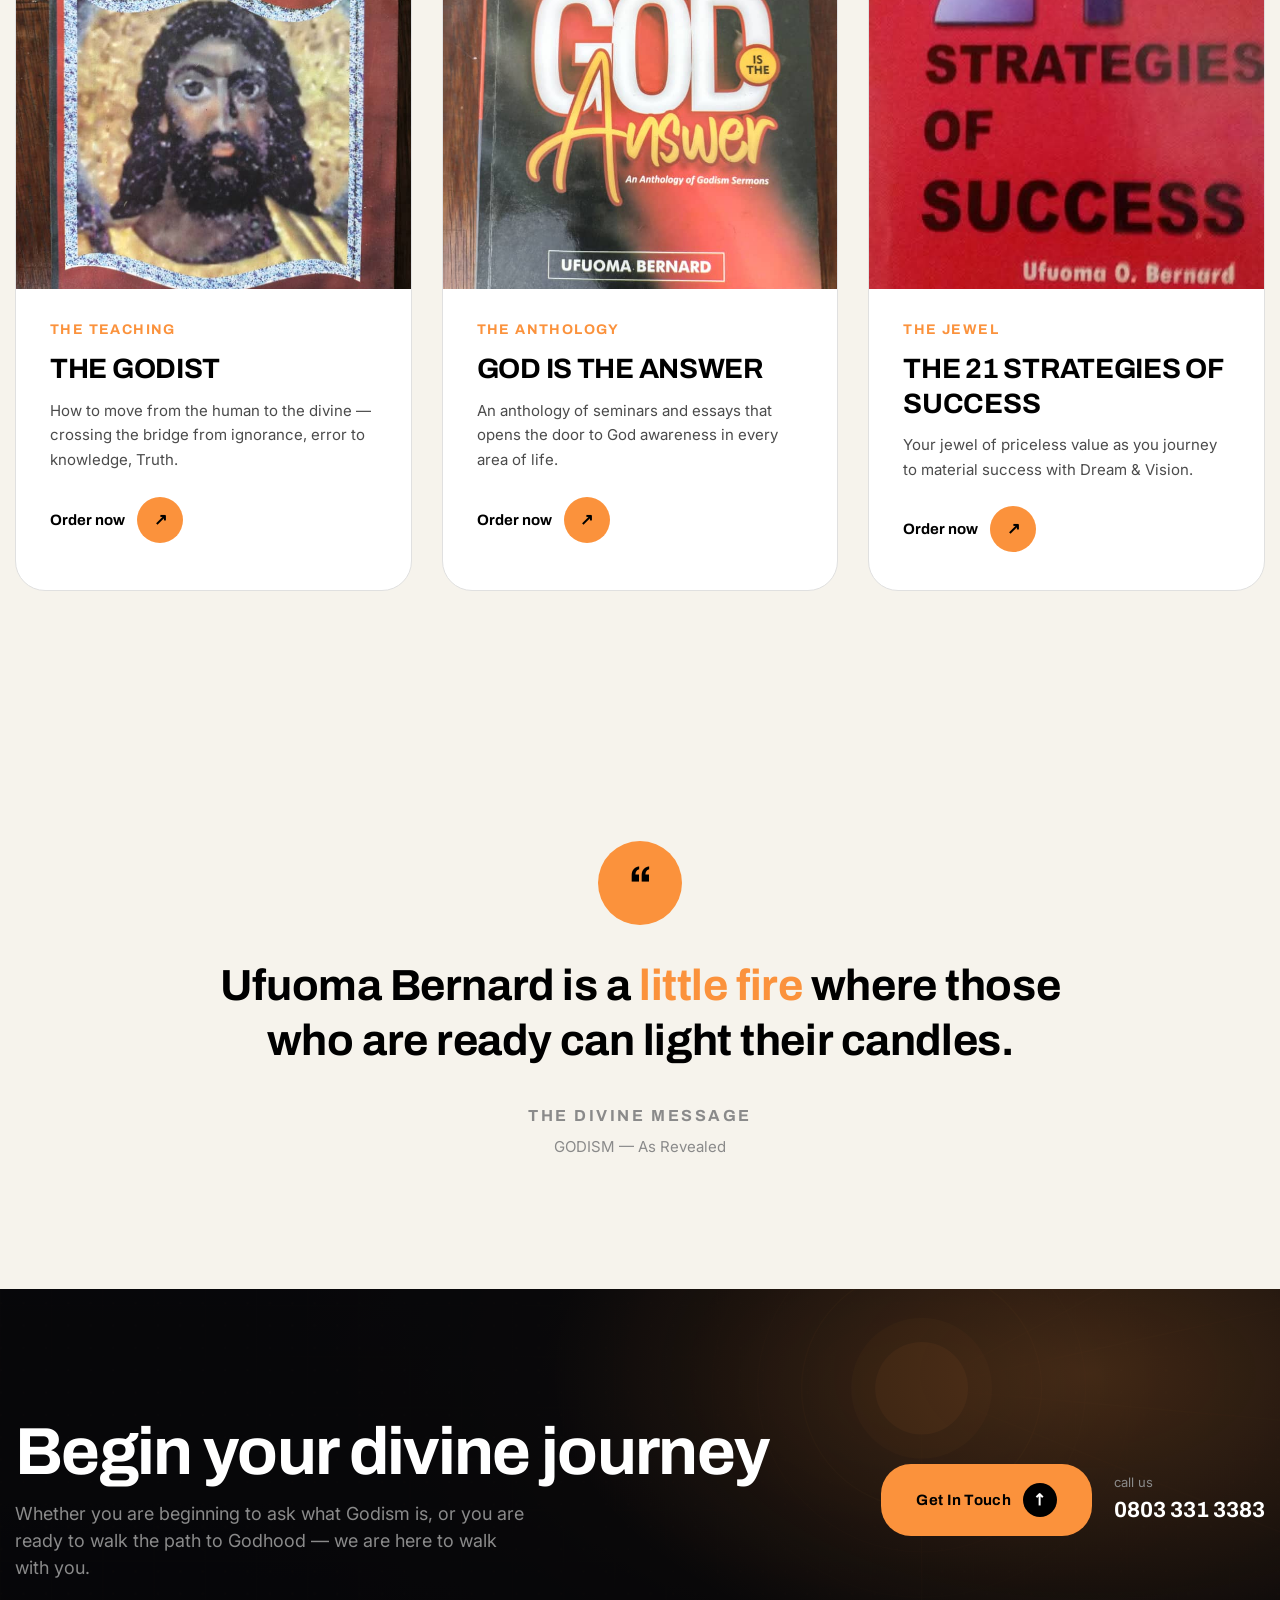
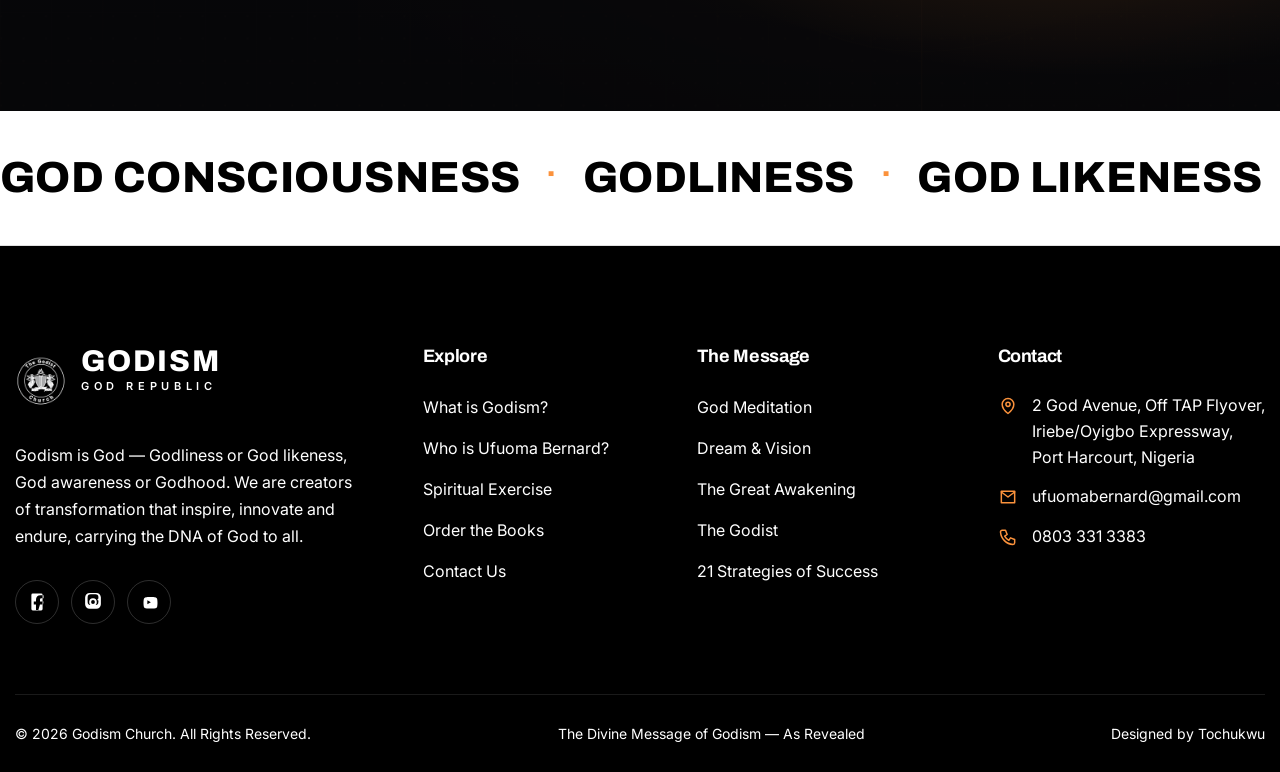
==== commit 7524c077: "Change marquee wording to God Consciousness" ====
--- a/index.html
+++ b/index.html
@@ -384,8 +384,8 @@
   <!-- ======= Marquee ======= -->
   <div class="marquee" aria-hidden="true">
     <div class="marquee-track">
-      <span class="marquee-item">Godism is God Consciousness<span class="dot">&#183;</span>Godliness<span class="dot">&#183;</span>God likeness<span class="dot">&#183;</span>God awareness<span class="dot">&#183;</span>Godhood<span class="dot">&#183;</span>God Inclusive<span class="dot">&#183;</span></span>
-      <span class="marquee-item">Godism is God Consciousness<span class="dot">&#183;</span>Godliness<span class="dot">&#183;</span>God likeness<span class="dot">&#183;</span>God awareness<span class="dot">&#183;</span>Godhood<span class="dot">&#183;</span>God Inclusive<span class="dot">&#183;</span></span>
+      <span class="marquee-item">God Consciousness<span class="dot">&#183;</span>Godliness<span class="dot">&#183;</span>God likeness<span class="dot">&#183;</span>God awareness<span class="dot">&#183;</span>Godhood<span class="dot">&#183;</span>God Inclusive<span class="dot">&#183;</span></span>
+      <span class="marquee-item">God Consciousness<span class="dot">&#183;</span>Godliness<span class="dot">&#183;</span>God likeness<span class="dot">&#183;</span>God awareness<span class="dot">&#183;</span>Godhood<span class="dot">&#183;</span>God Inclusive<span class="dot">&#183;</span></span>
     </div>
   </div>
 
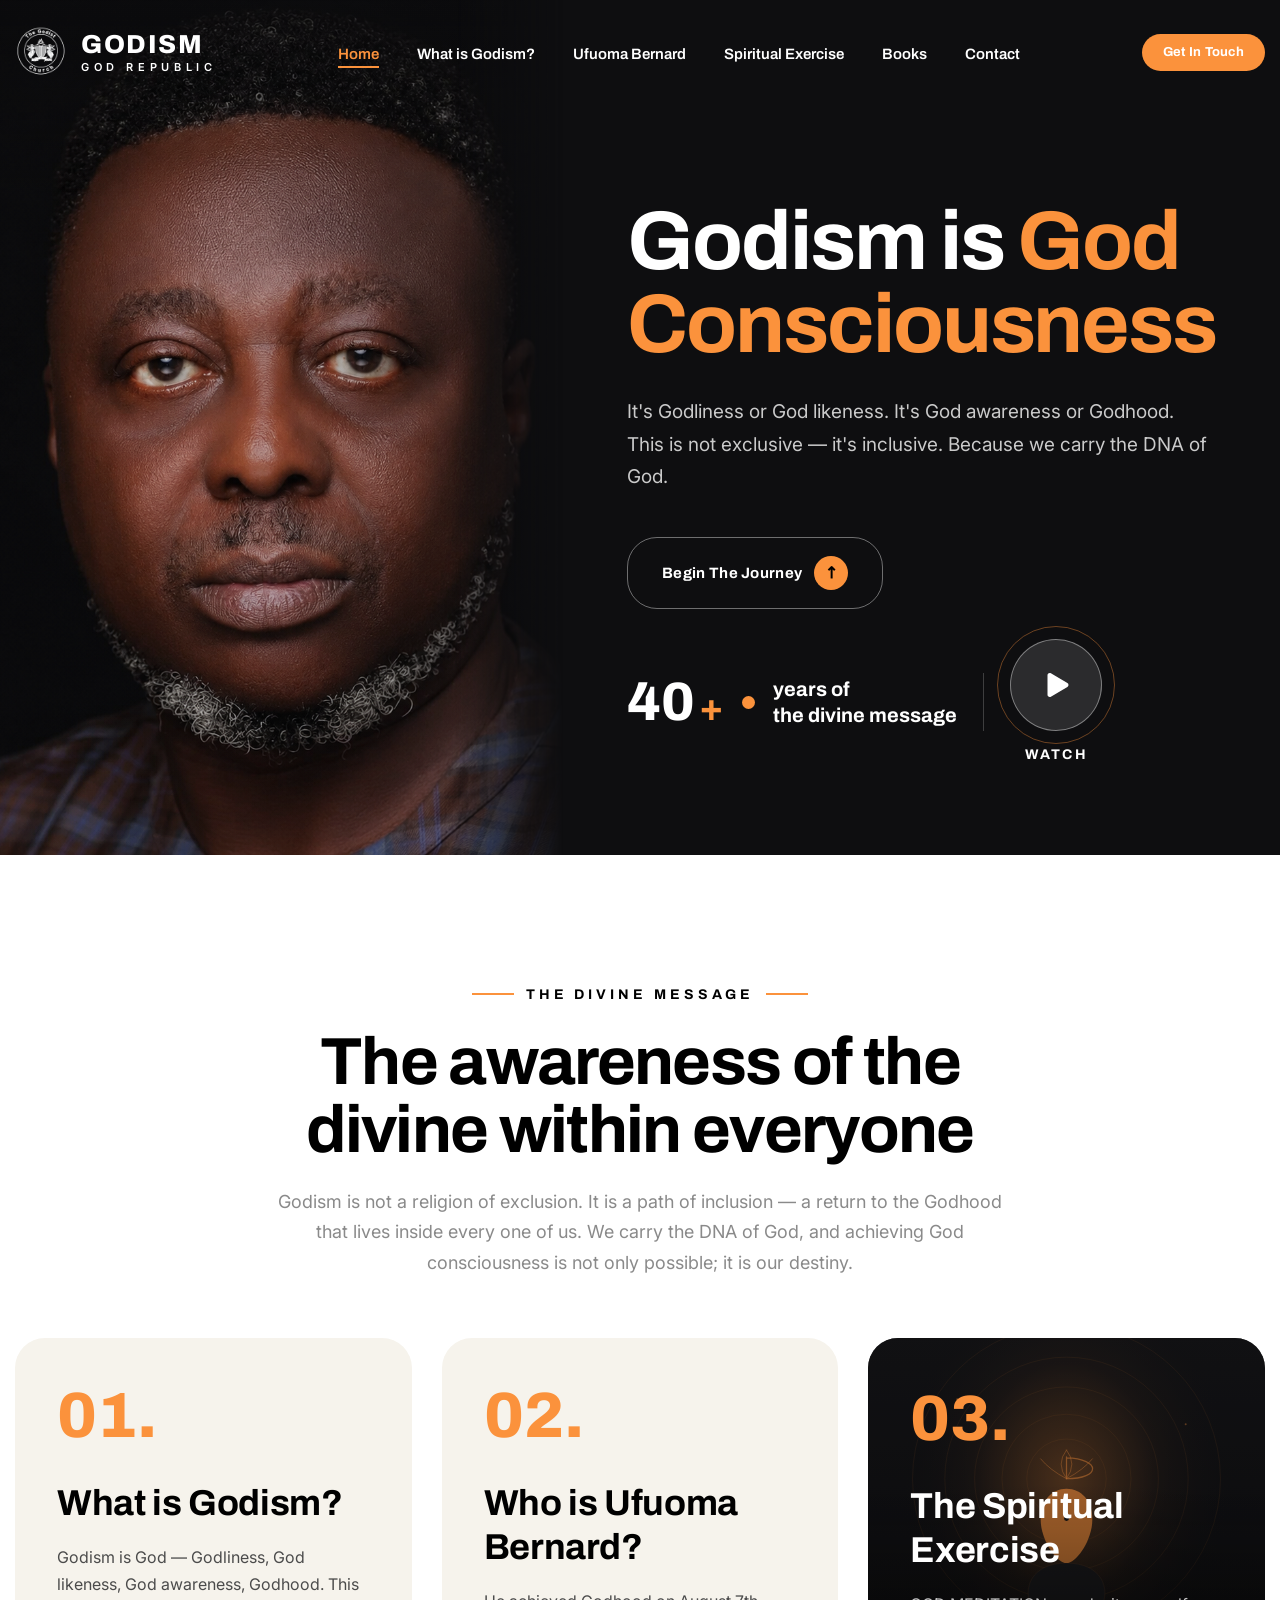
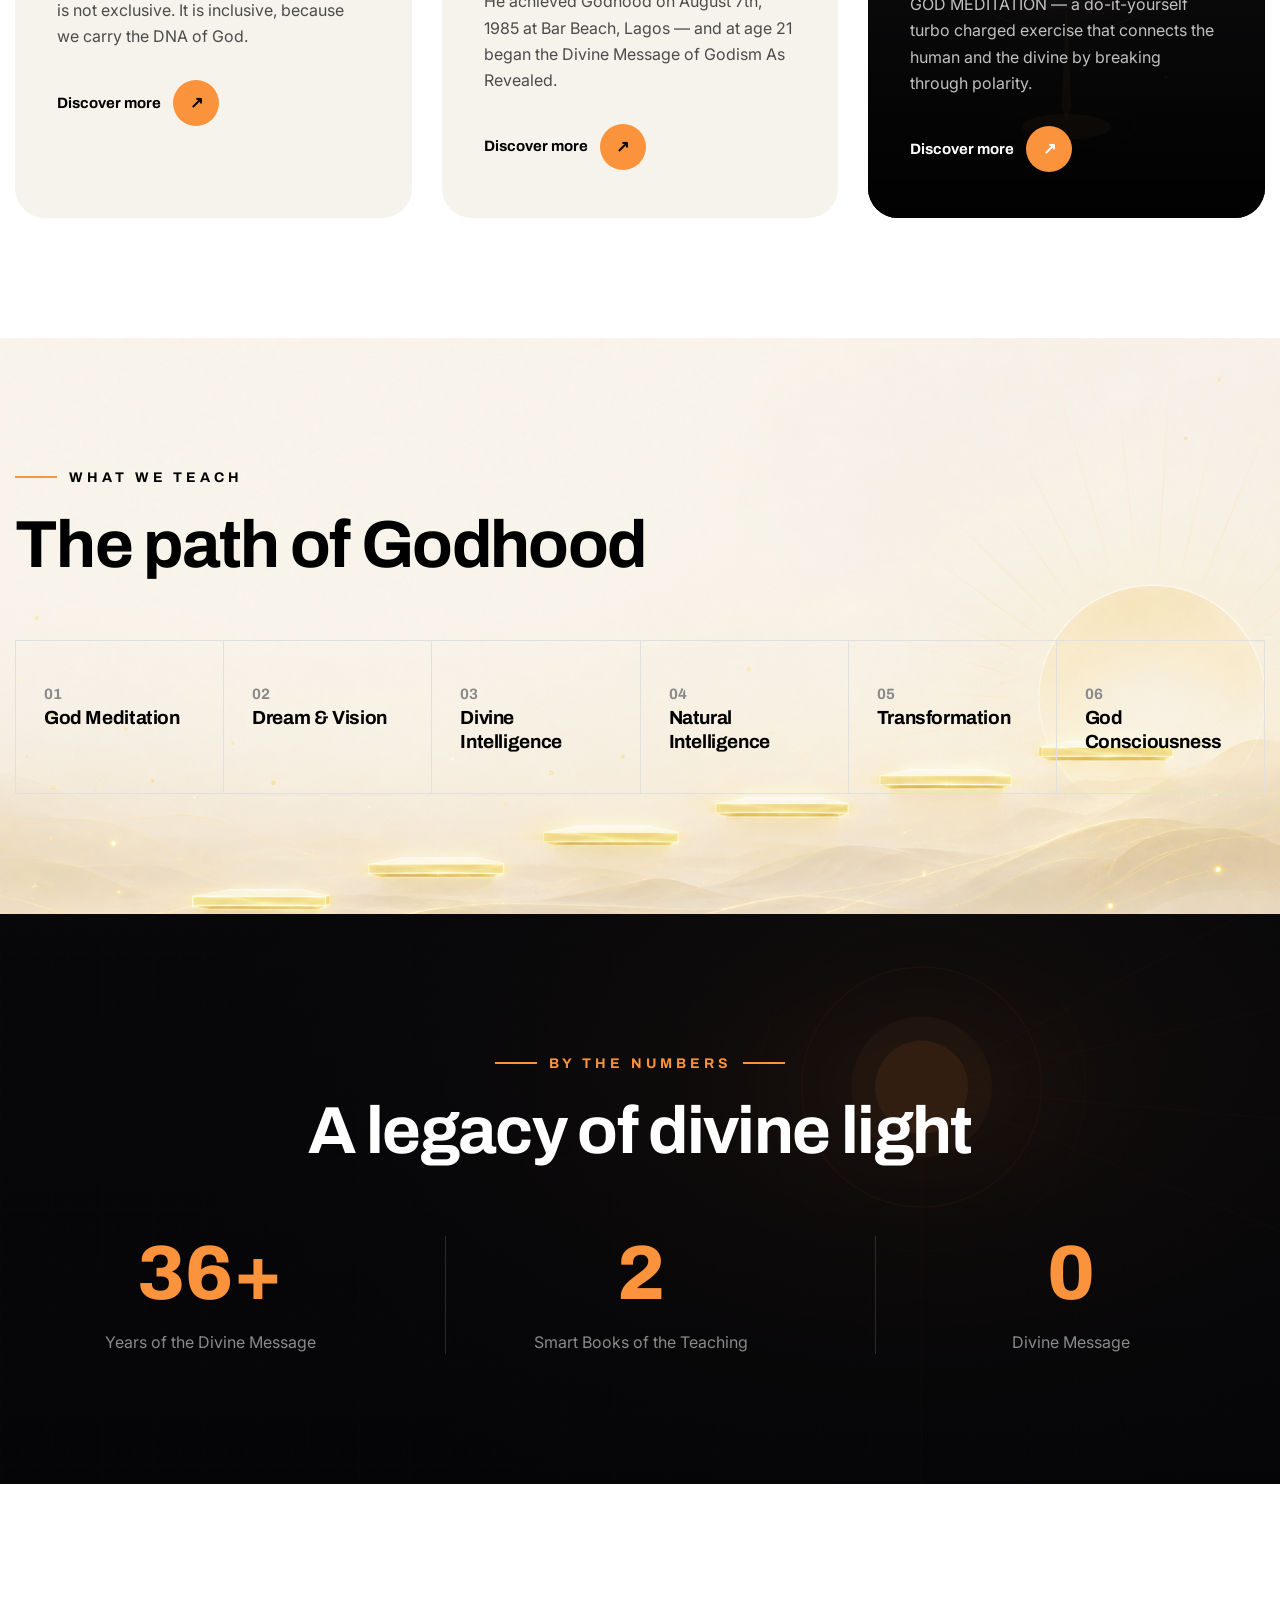
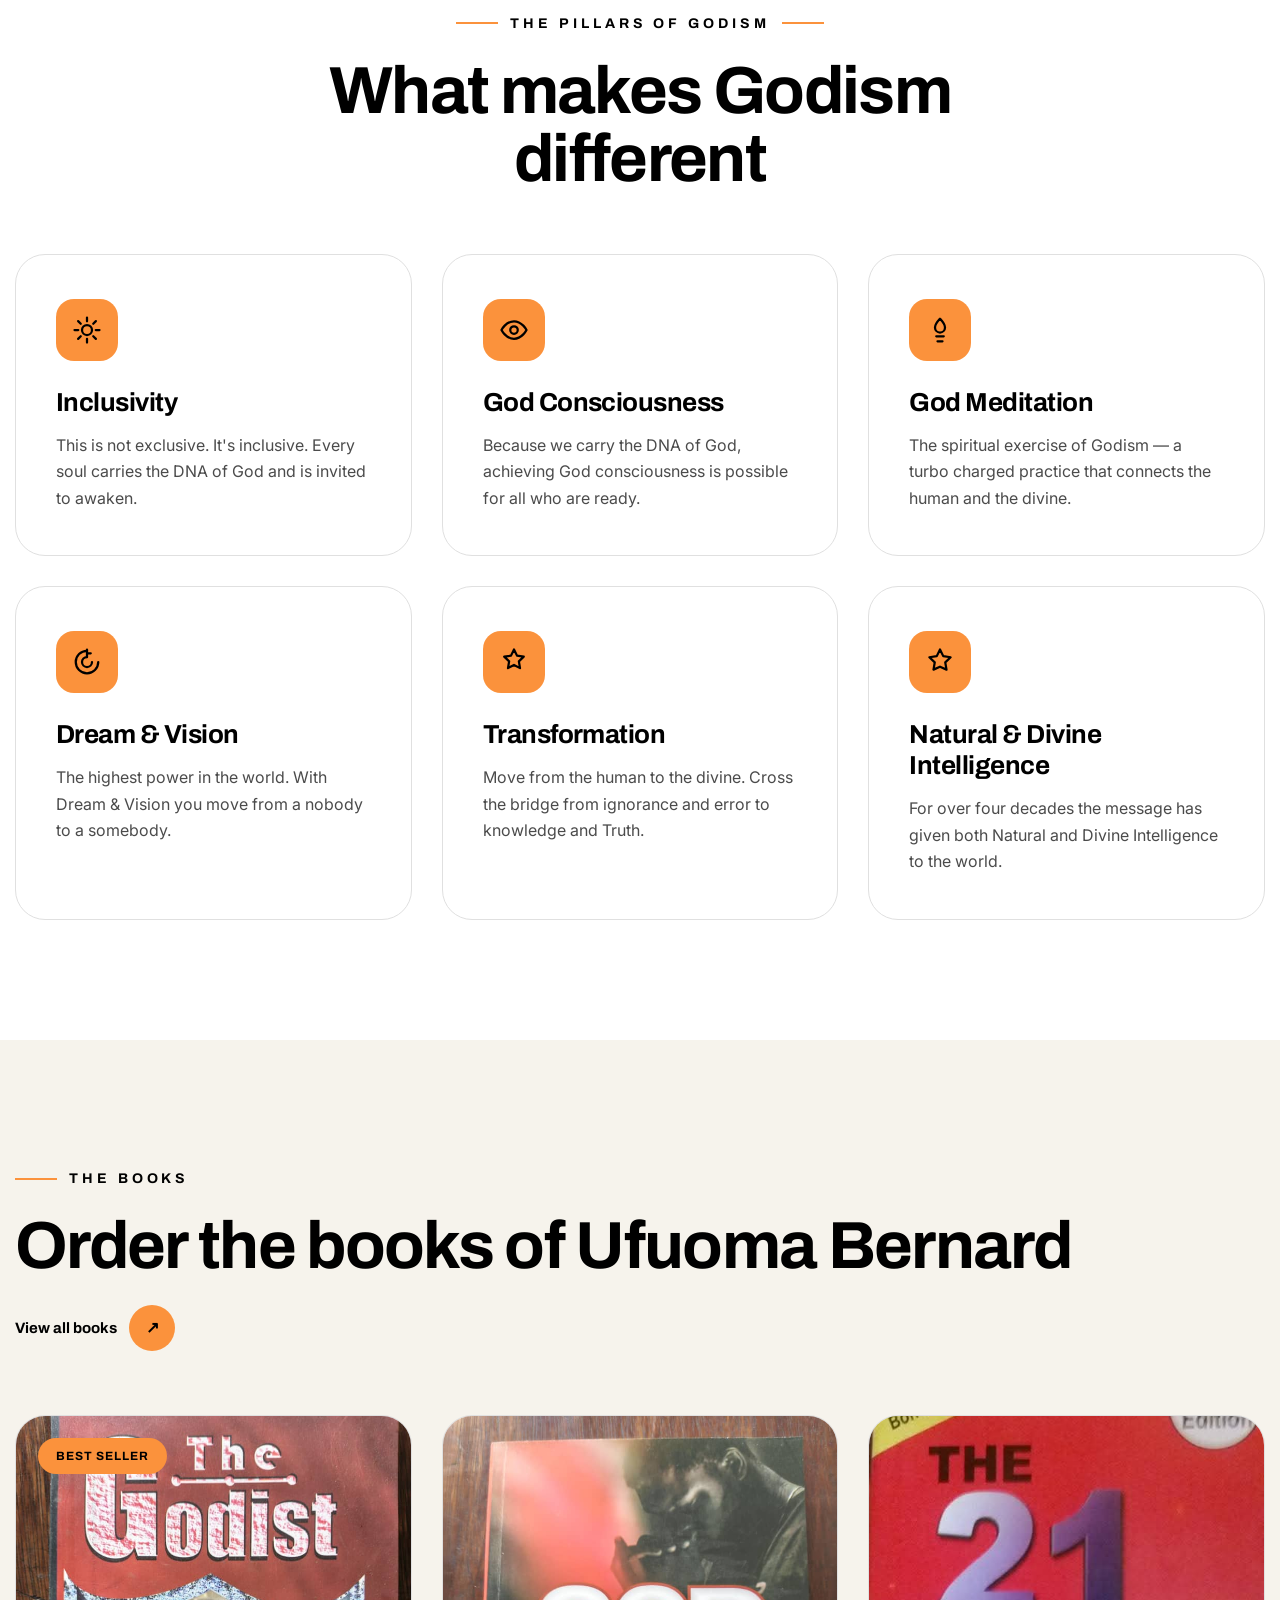
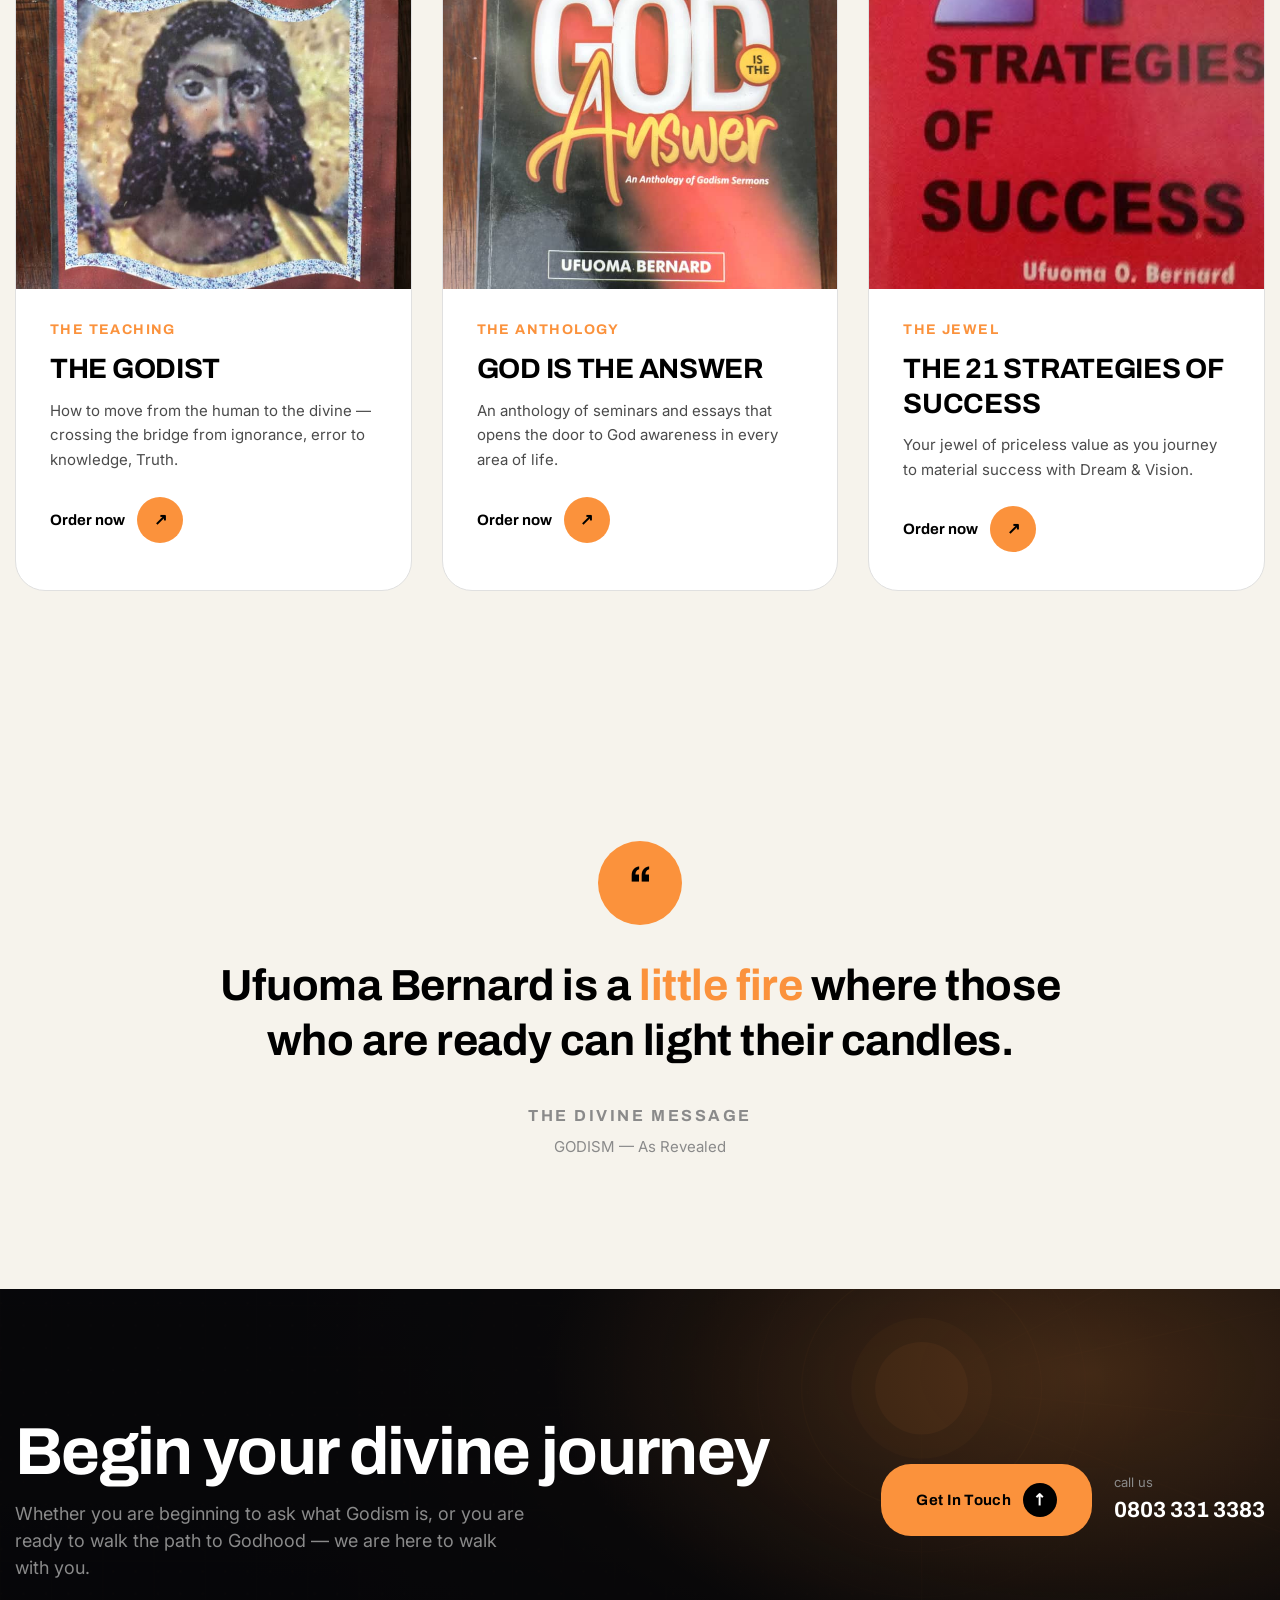
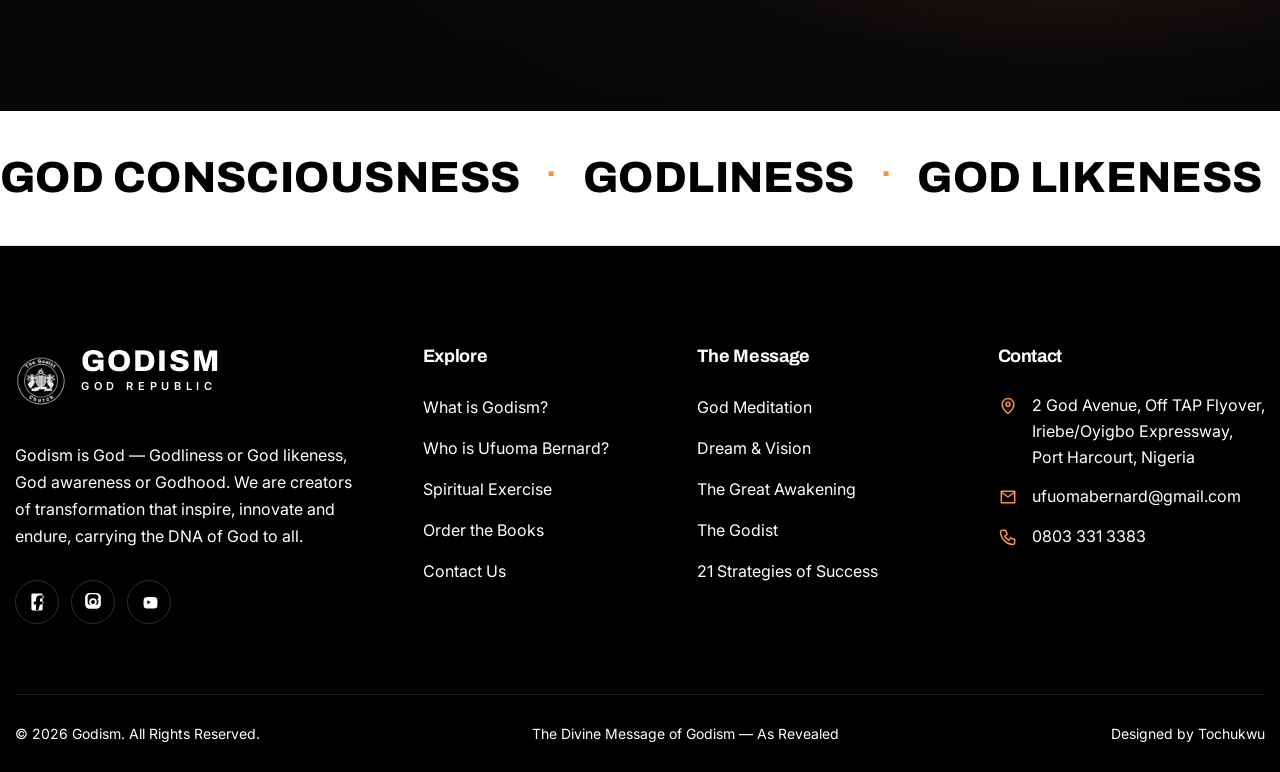
==== commit e18d1d59: "Rename site branding from Godism Church to Godism" ====
--- a/index.html
+++ b/index.html
@@ -3,15 +3,15 @@
 <head>
   <meta charset="UTF-8">
   <meta name="viewport" content="width=device-width, initial-scale=1.0">
-  <title>Godism Church | The Divine Message of Godism</title>
+  <title>Godism | The Divine Message of Godism</title>
   <meta name="description" content="Godism is God — Godliness or God likeness, God awareness or Godhood. Discover the Divine Message of Godism, the spiritual exercise of God Meditation, and the books of Ufuoma Bernard.">
   <meta name="robots" content="index, follow">
   <link rel="canonical" href="https://godism.website/">
 
   <!-- Open Graph -->
   <meta property="og:type" content="website">
-  <meta property="og:site_name" content="Godism Church">
-  <meta property="og:title" content="Godism Church | The Divine Message of Godism">
+  <meta property="og:site_name" content="Godism">
+  <meta property="og:title" content="Godism | The Divine Message of Godism">
   <meta property="og:description" content="Godism is God — Godliness or God likeness, God awareness or Godhood. Discover the Divine Message of Godism, the spiritual exercise, and the books of Ufuoma Bernard.">
   <meta property="og:url" content="https://godism.website/">
   <meta property="og:image" content="https://godism.website/hero.png">
@@ -19,7 +19,7 @@
 
   <!-- Twitter Card -->
   <meta name="twitter:card" content="summary_large_image">
-  <meta name="twitter:title" content="Godism Church | The Divine Message of Godism">
+  <meta name="twitter:title" content="Godism | The Divine Message of Godism">
   <meta name="twitter:description" content="Godism is God — Godliness or God likeness, God awareness or Godhood. Discover the Divine Message of Godism.">
   <meta name="twitter:image" content="https://godism.website/hero.png">
 
@@ -33,7 +33,7 @@
       {
         "@type": "Church",
         "@id": "https://godism.website/#church",
-        "name": "Godism Church",
+        "name": "Godism",
         "alternateName": "The Godist Church",
         "description": "The Divine Message of GODISM As Revealed. Godism is God — Godliness or God likeness, God awareness or Godhood.",
         "url": "https://godism.website/",
@@ -59,7 +59,7 @@
       {
         "@type": "WebSite",
         "@id": "https://godism.website/#website",
-        "name": "Godism Church",
+        "name": "Godism",
         "url": "https://godism.website/",
         "publisher": { "@id": "https://godism.website/#church" }
       }
@@ -78,7 +78,7 @@
   <header class="site-header">
     <div class="container header-inner">
       <a href="index.html" class="brand">
-        <img class="brand-img" src="assets/img/logo.png" alt="Godism Church emblem">
+        <img class="brand-img" src="assets/img/logo.png" alt="Godism emblem">
         <span class="brand-text">
           <span class="brand-name">GOD<span>ISM</span></span>
           <span class="brand-tagline">God Republic</span>
@@ -395,7 +395,7 @@
       <div class="footer-grid">
         <div class="footer-brand">
           <a href="index.html" class="brand">
-            <img class="brand-img" src="assets/img/logo.png" alt="Godism Church emblem">
+            <img class="brand-img" src="assets/img/logo.png" alt="Godism emblem">
             <span class="brand-text">
               <span class="brand-name">GOD<span>ISM</span></span>
               <span class="brand-tagline">God Republic</span>
@@ -451,7 +451,7 @@
       </div>
 
       <div class="footer-bottom">
-        <span>&copy; <span class="js-year"></span> <a href="index.html">Godism Church</a>. All Rights Reserved.</span>
+        <span>&copy; <span class="js-year"></span> <a href="index.html">Godism</a>. All Rights Reserved.</span>
         <span>The Divine Message of Godism — As Revealed</span>
         <span>Designed by <a href="https://mesigo.site" target="_blank" rel="noopener">Tochukwu</a></span>
       </div>
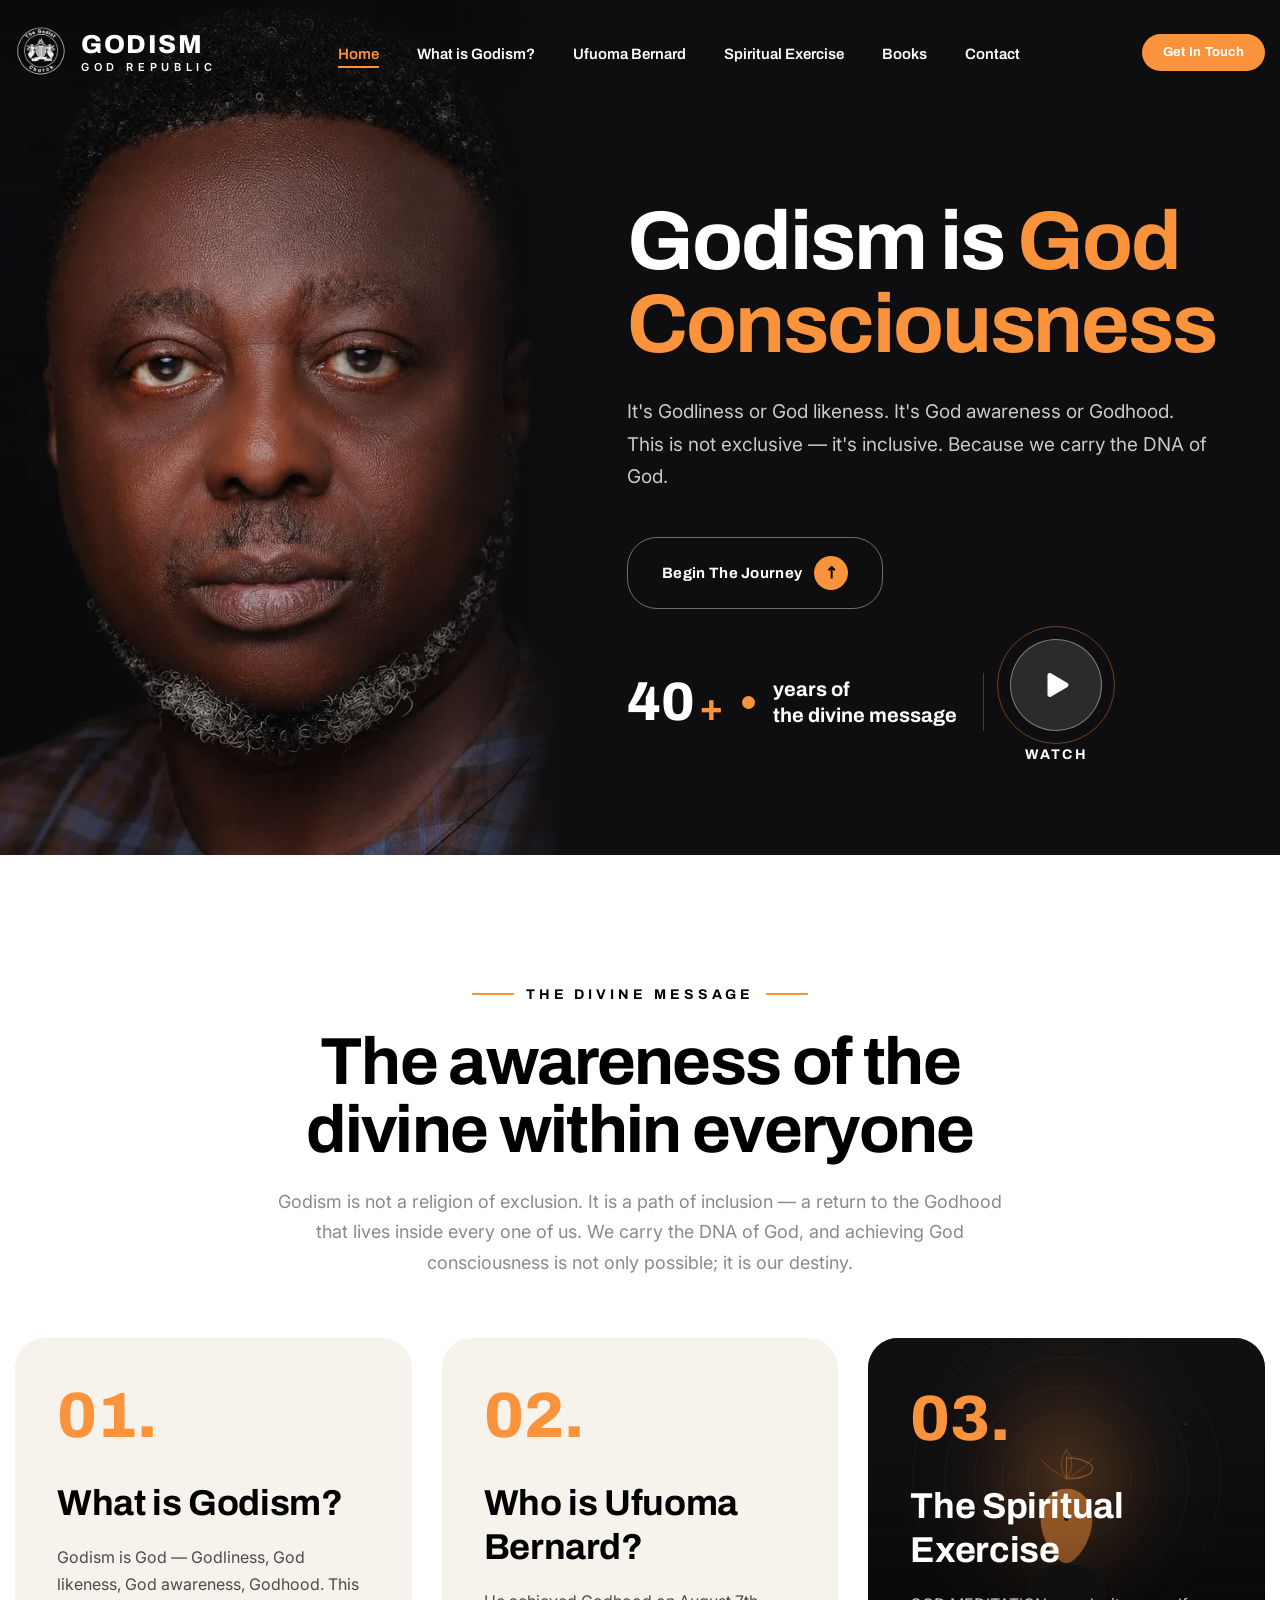
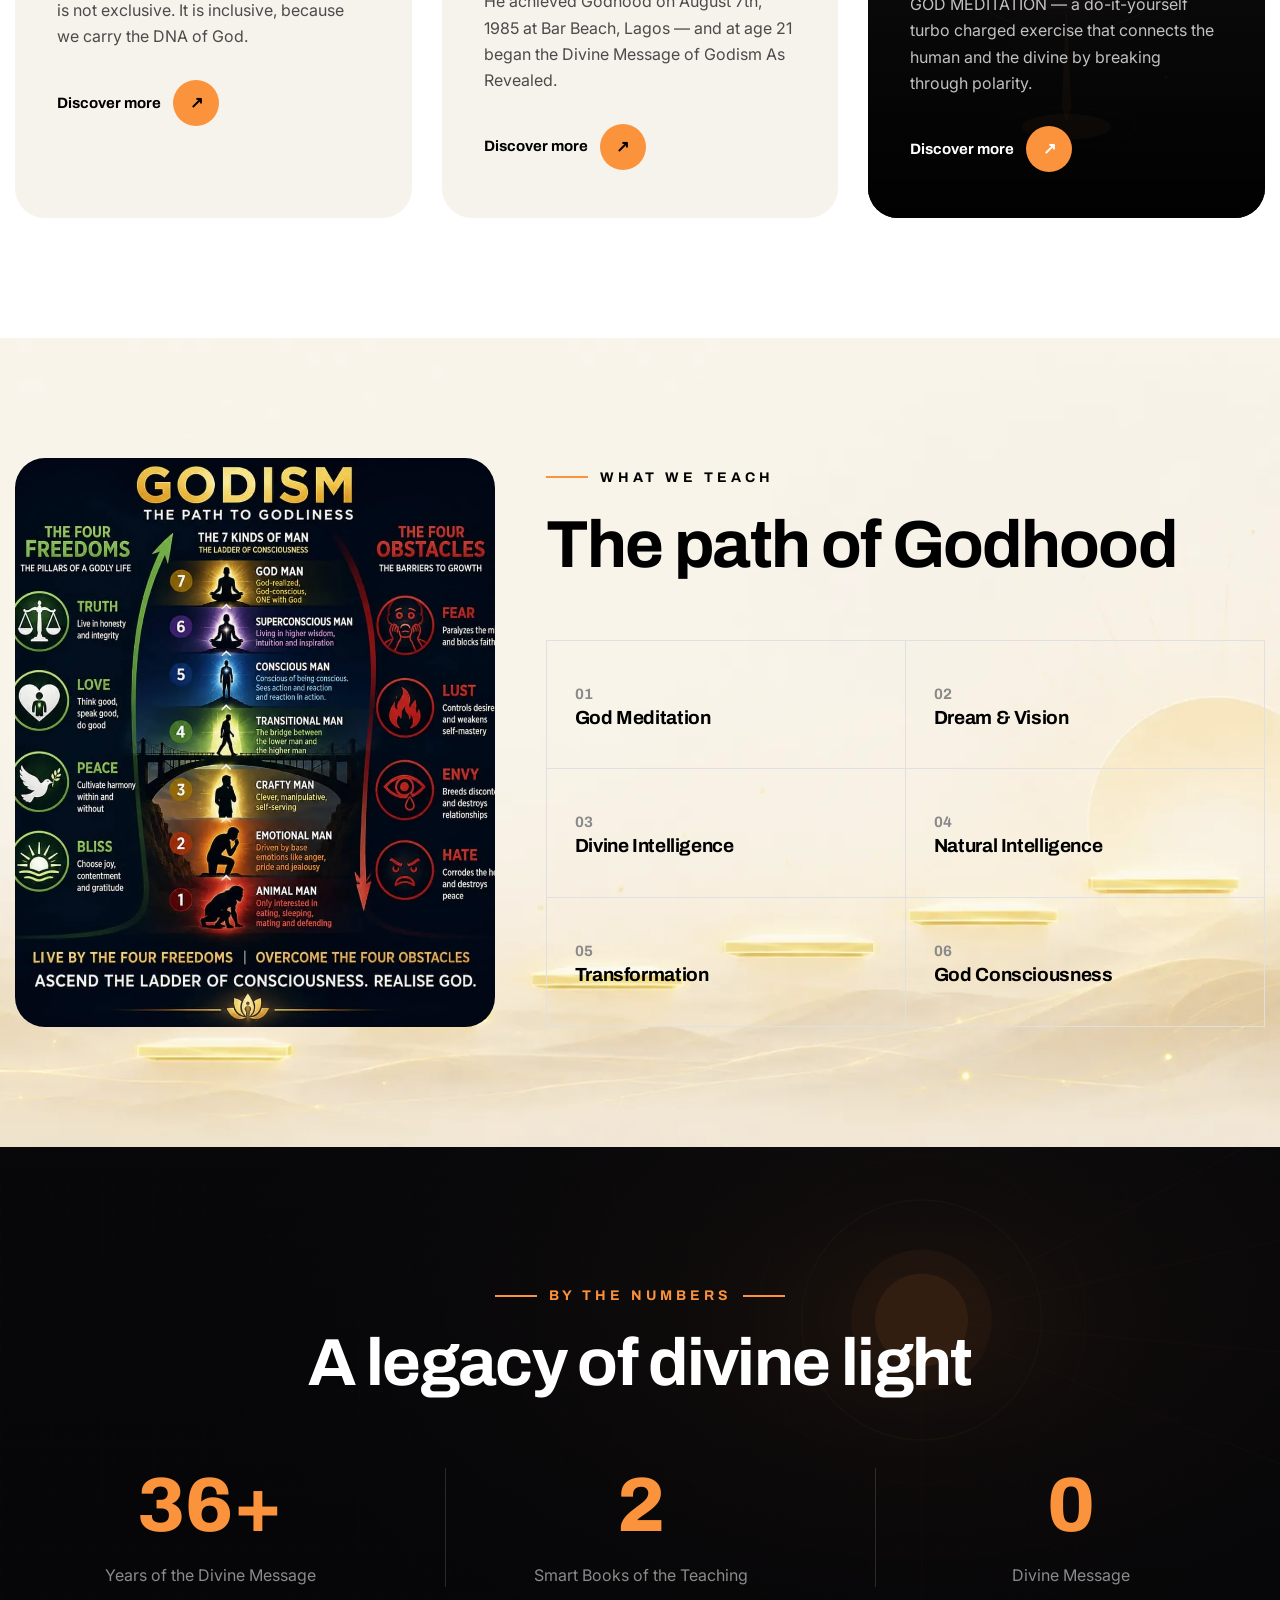
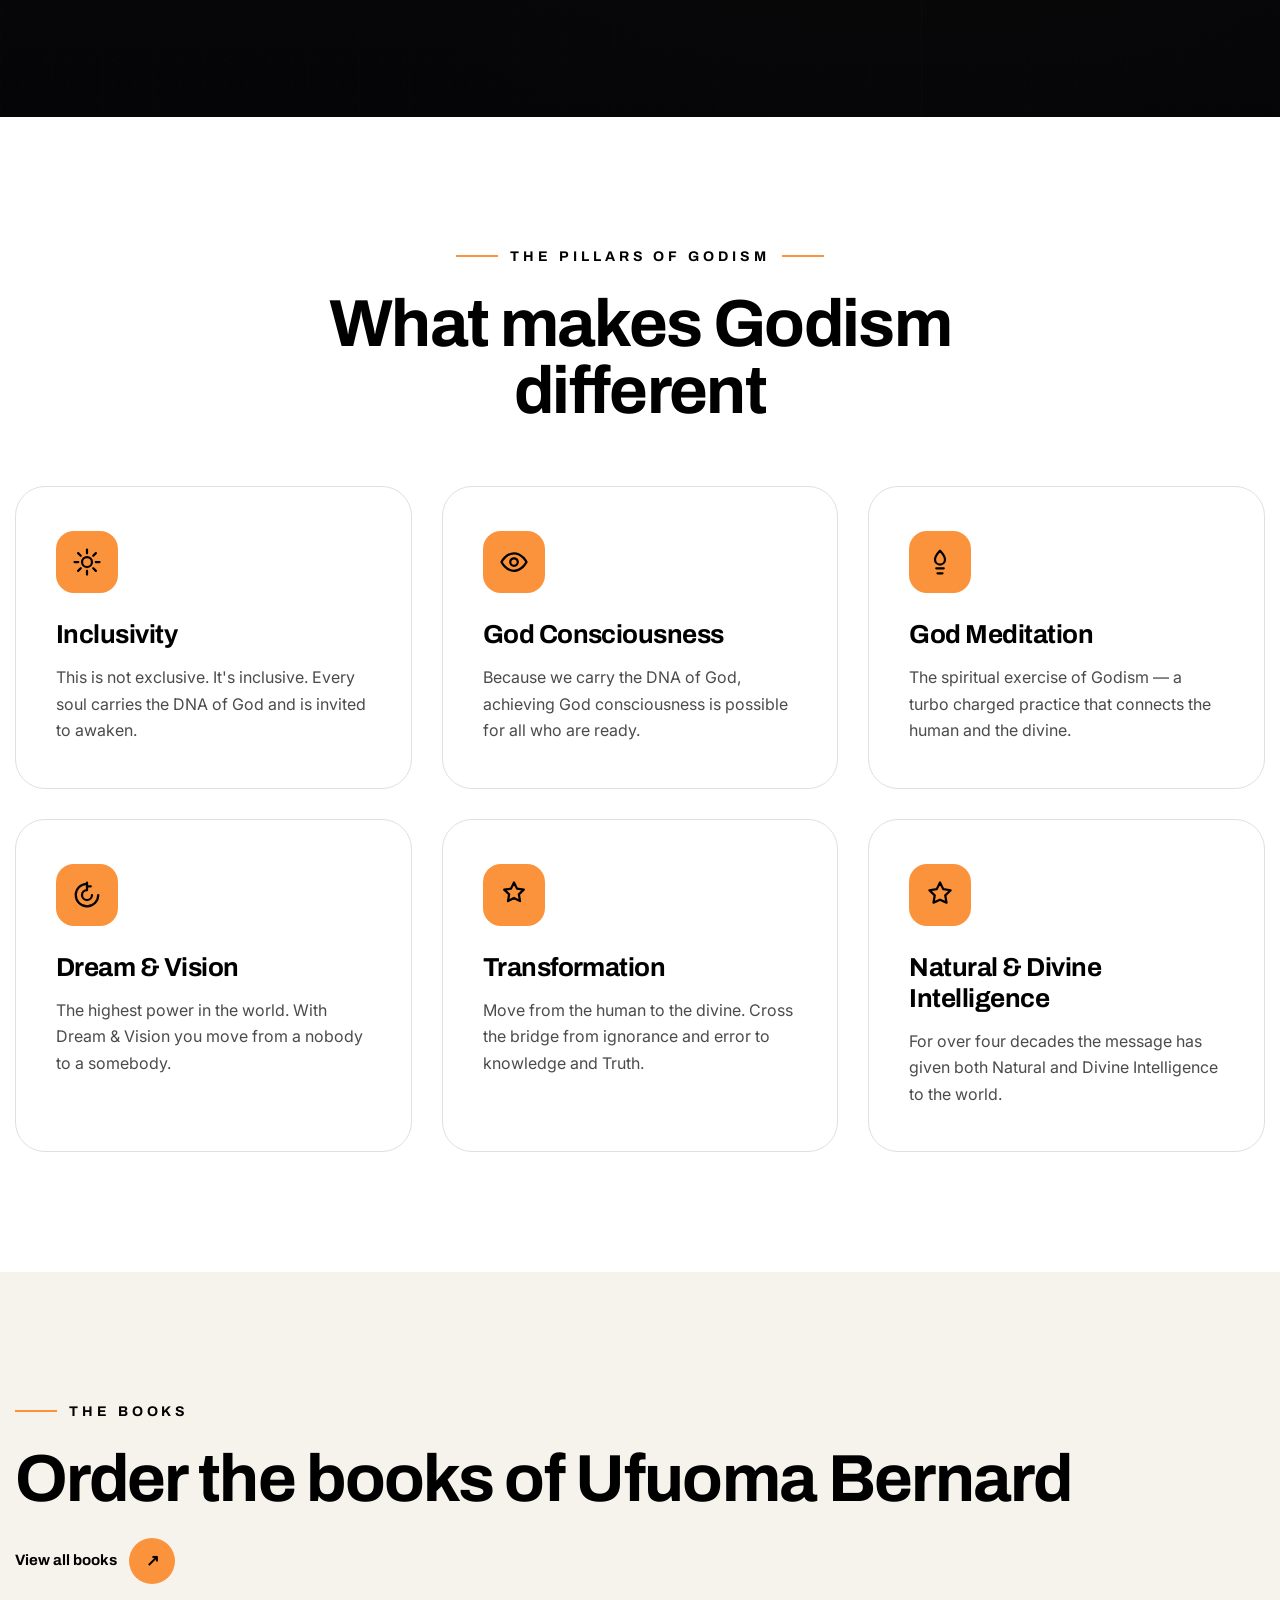
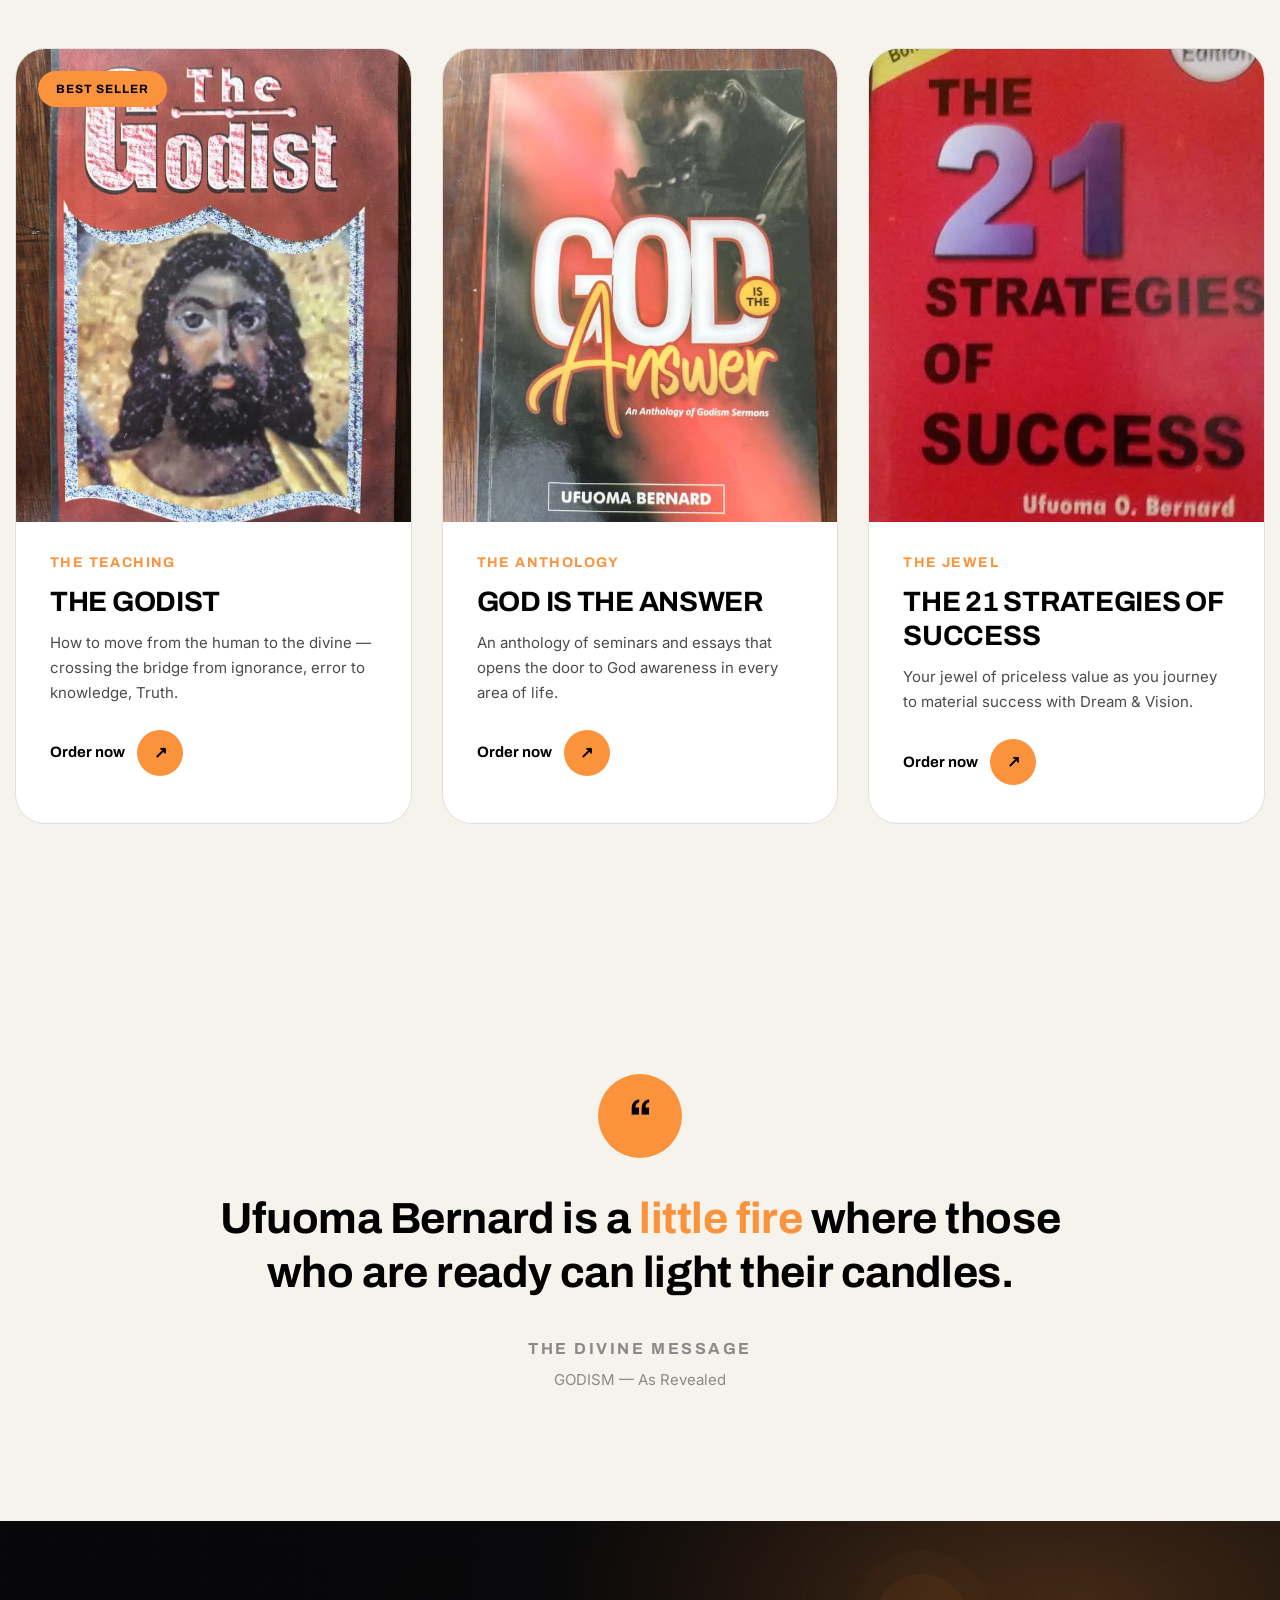
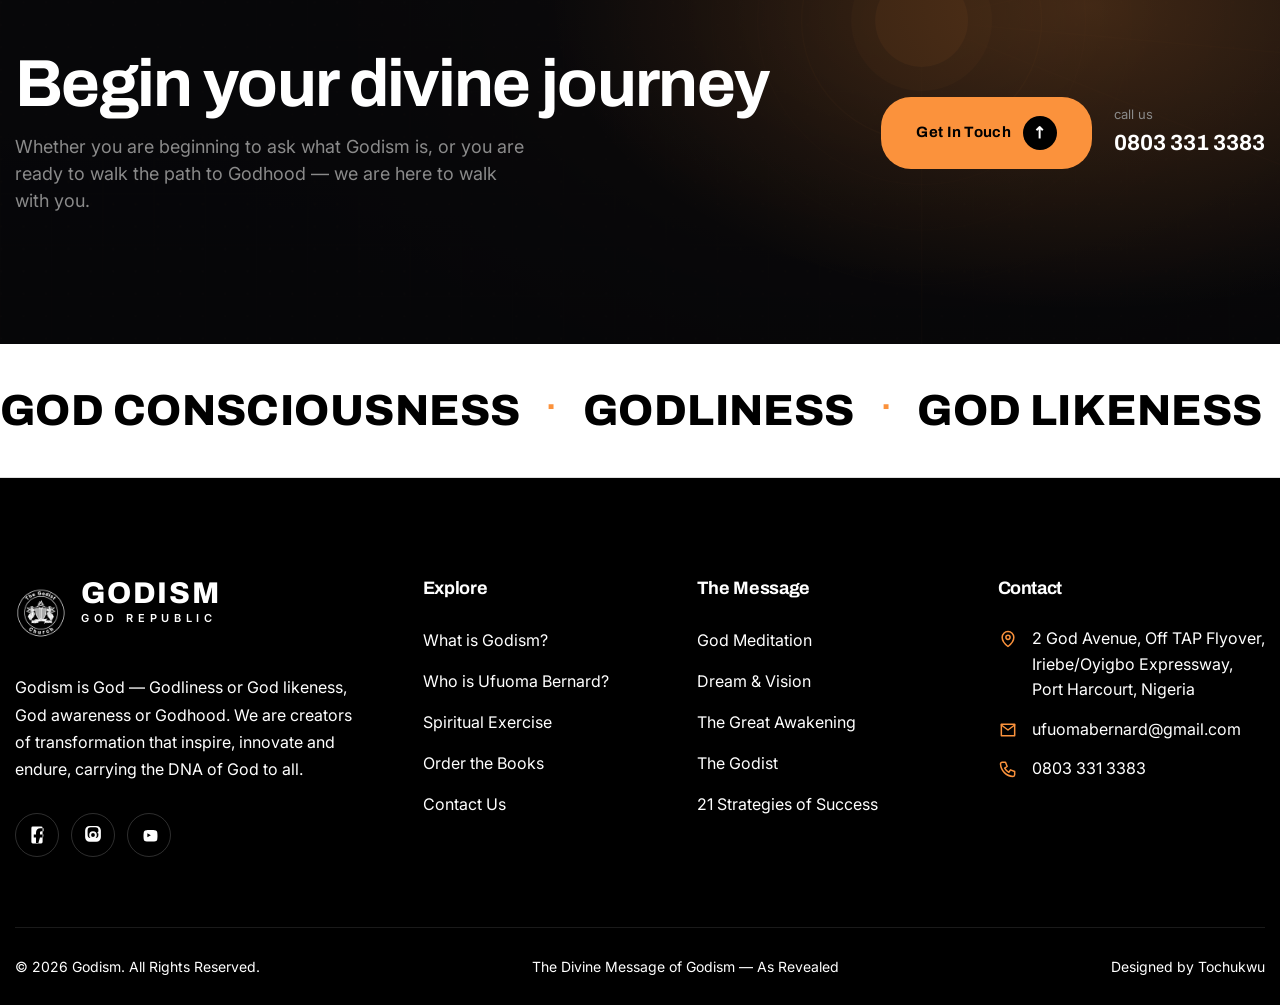
==== commit b68bffd5: "Add SEO improvements, WebP images, and two-column path section" ====
--- a/index.html
+++ b/index.html
@@ -14,17 +14,19 @@
   <meta property="og:title" content="Godism | The Divine Message of Godism">
   <meta property="og:description" content="Godism is God — Godliness or God likeness, God awareness or Godhood. Discover the Divine Message of Godism, the spiritual exercise, and the books of Ufuoma Bernard.">
   <meta property="og:url" content="https://godism.website/">
-  <meta property="og:image" content="https://godism.website/hero.png">
+  <meta property="og:image" content="https://godism.website/hero.webp">
   <meta property="og:locale" content="en_US">
 
   <!-- Twitter Card -->
   <meta name="twitter:card" content="summary_large_image">
-  <meta name="twitter:title" content="Godism | The Divine Message of Godism">
+  <meta name="twitter:title" content="Godism Church | The Divine Message of Godism">
   <meta name="twitter:description" content="Godism is God — Godliness or God likeness, God awareness or Godhood. Discover the Divine Message of Godism.">
-  <meta name="twitter:image" content="https://godism.website/hero.png">
+  <meta name="twitter:image" content="https://godism.website/hero.webp">
 
   <meta name="theme-color" content="#0e0e10">
-  <link rel="icon" type="image/png" href="assets/img/logo.png">
+  <link rel="icon" type="image/png" href="assets/img/favicon.png">
+  <link rel="apple-touch-icon" href="assets/img/logo.webp">
+  <link rel="preload" as="image" href="hero.webp">
 
   <script type="application/ld+json">
   {
@@ -38,7 +40,7 @@
         "description": "The Divine Message of GODISM As Revealed. Godism is God — Godliness or God likeness, God awareness or Godhood.",
         "url": "https://godism.website/",
         "logo": "https://godism.website/assets/img/logo.png",
-        "image": "https://godism.website/hero.png",
+        "image": "https://godism.website/hero.webp",
         "founder": {
           "@type": "Person",
           "name": "Ufuoma Bernard"
@@ -78,7 +80,7 @@
   <header class="site-header">
     <div class="container header-inner">
       <a href="index.html" class="brand">
-        <img class="brand-img" src="assets/img/logo.png" alt="Godism emblem">
+        <img class="brand-img" src="assets/img/logo.webp" width="128" height="128" alt="Godism emblem">
         <span class="brand-text">
           <span class="brand-name">GOD<span>ISM</span></span>
           <span class="brand-tagline">God Republic</span>
@@ -121,7 +123,7 @@
   <main>
     <!-- ======= Hero ======= -->
     <section class="hero">
-      <div class="hero-media" style="background-image:url('hero.png')"></div>
+      <div class="hero-media" style="background-image:url('hero.webp')"></div>
 
       <div class="hero-content">
         <div class="hero-content-inner">
@@ -190,38 +192,43 @@
     </section>
 
     <!-- ======= Pillars strip ======= -->
-    <section class="section section--light path-section" style="background-image:url('path.png')">
-      <div class="container">
-        <div class="section-head reveal">
-          <span class="section-eyebrow">What we teach</span>
-          <h2 class="section-title">The path of Godhood</h2>
-        </div>
-      </div>
-      <div class="container">
-        <div class="pillars reveal">
-          <div class="pillar">
-            <span class="pillar-num">01</span>
-            <h5>God Meditation</h5>
-          </div>
-          <div class="pillar">
-            <span class="pillar-num">02</span>
-            <h5>Dream &amp; Vision</h5>
-          </div>
-          <div class="pillar">
-            <span class="pillar-num">03</span>
-            <h5>Divine Intelligence</h5>
-          </div>
-          <div class="pillar">
-            <span class="pillar-num">04</span>
-            <h5>Natural Intelligence</h5>
-          </div>
-          <div class="pillar">
-            <span class="pillar-num">05</span>
-            <h5>Transformation</h5>
-          </div>
-          <div class="pillar">
-            <span class="pillar-num">06</span>
-            <h5>God Consciousness</h5>
+    <section class="section section--light path-section" style="background-image:url('path.webp')">
+      <div class="container">
+        <div class="path-grid">
+          <div class="path-media reveal">
+            <img src="ga.webp" width="985" height="1080" loading="lazy" alt="The path of Godhood — the pillars of the Divine Message">
+          </div>
+          <div class="path-content reveal reveal-delay-1">
+            <div class="section-head">
+              <span class="section-eyebrow">What we teach</span>
+              <h2 class="section-title">The path of Godhood</h2>
+            </div>
+            <div class="pillars reveal">
+              <div class="pillar">
+                <span class="pillar-num">01</span>
+                <h5>God Meditation</h5>
+              </div>
+              <div class="pillar">
+                <span class="pillar-num">02</span>
+                <h5>Dream &amp; Vision</h5>
+              </div>
+              <div class="pillar">
+                <span class="pillar-num">03</span>
+                <h5>Divine Intelligence</h5>
+              </div>
+              <div class="pillar">
+                <span class="pillar-num">04</span>
+                <h5>Natural Intelligence</h5>
+              </div>
+              <div class="pillar">
+                <span class="pillar-num">05</span>
+                <h5>Transformation</h5>
+              </div>
+              <div class="pillar">
+                <span class="pillar-num">06</span>
+                <h5>God Consciousness</h5>
+              </div>
+            </div>
           </div>
         </div>
       </div>
@@ -318,7 +325,7 @@
           <article class="book-card reveal">
             <div class="book-cover">
               <span class="book-status">Best Seller</span>
-              <img src="assets/img/books/the-godist.jpg" alt="THE GODIST by Ufuoma Bernard">
+              <img src="assets/img/books/the-godist.webp" width="300" height="450" loading="lazy" alt="THE GODIST by Ufuoma Bernard">
             </div>
             <div class="book-body">
               <span class="book-price">The Teaching</span>
@@ -330,7 +337,7 @@
 
           <article class="book-card reveal reveal-delay-1">
             <div class="book-cover">
-              <img src="assets/img/books/god-is-the-answer.jpg" alt="GOD IS THE ANSWER by Ufuoma Bernard">
+              <img src="assets/img/books/god-is-the-answer.webp" width="300" height="450" loading="lazy" alt="GOD IS THE ANSWER by Ufuoma Bernard">
             </div>
             <div class="book-body">
               <span class="book-price">The Anthology</span>
@@ -342,7 +349,7 @@
 
           <article class="book-card reveal reveal-delay-2">
             <div class="book-cover">
-              <img src="assets/img/books/21-strategies.jpg" alt="THE 21 STRATEGIES OF SUCCESS by Ufuoma Bernard">
+              <img src="assets/img/books/21-strategies.webp" width="300" height="450" loading="lazy" alt="THE 21 STRATEGIES OF SUCCESS by Ufuoma Bernard">
             </div>
             <div class="book-body">
               <span class="book-price">The Jewel</span>
@@ -395,7 +402,7 @@
       <div class="footer-grid">
         <div class="footer-brand">
           <a href="index.html" class="brand">
-            <img class="brand-img" src="assets/img/logo.png" alt="Godism emblem">
+            <img class="brand-img" src="assets/img/logo.webp" width="128" height="128" alt="Godism emblem">
             <span class="brand-text">
               <span class="brand-name">GOD<span>ISM</span></span>
               <span class="brand-tagline">God Republic</span>
--- a/assets/css/style.css
+++ b/assets/css/style.css
@@ -899,6 +899,35 @@
   background-repeat: no-repeat;
 }
 
+.path-grid {
+  display: grid;
+  grid-template-columns: 1fr 1.5fr;
+  gap: clamp(30px, 4vw, 60px);
+  align-items: stretch;
+}
+
+.path-media {
+  border-radius: var(--radius);
+  overflow: hidden;
+}
+
+.path-media img {
+  width: 100%;
+  height: 100%;
+  min-height: 540px;
+  object-fit: cover;
+}
+
+.path-content {
+  display: flex;
+  flex-direction: column;
+  justify-content: center;
+}
+
+.path-content .pillars {
+  grid-template-columns: repeat(2, 1fr);
+}
+
 .pillar:hover {
   background-color: var(--primary);
   animation: none;
@@ -2117,6 +2146,14 @@
     order: 0;
   }
 
+  .path-grid {
+    grid-template-columns: 1fr;
+  }
+
+  .path-media img {
+    min-height: clamp(360px, 60vh, 520px);
+  }
+
   .contact-grid {
     grid-template-columns: 1fr;
   }
@@ -2468,6 +2505,14 @@
     grid-template-columns: 1fr;
   }
 
+  .path-content .pillars {
+    grid-template-columns: 1fr;
+  }
+
+  .path-media img {
+    min-height: 320px;
+  }
+
   .stats-grid {
     grid-template-columns: 1fr 1fr;
   }
